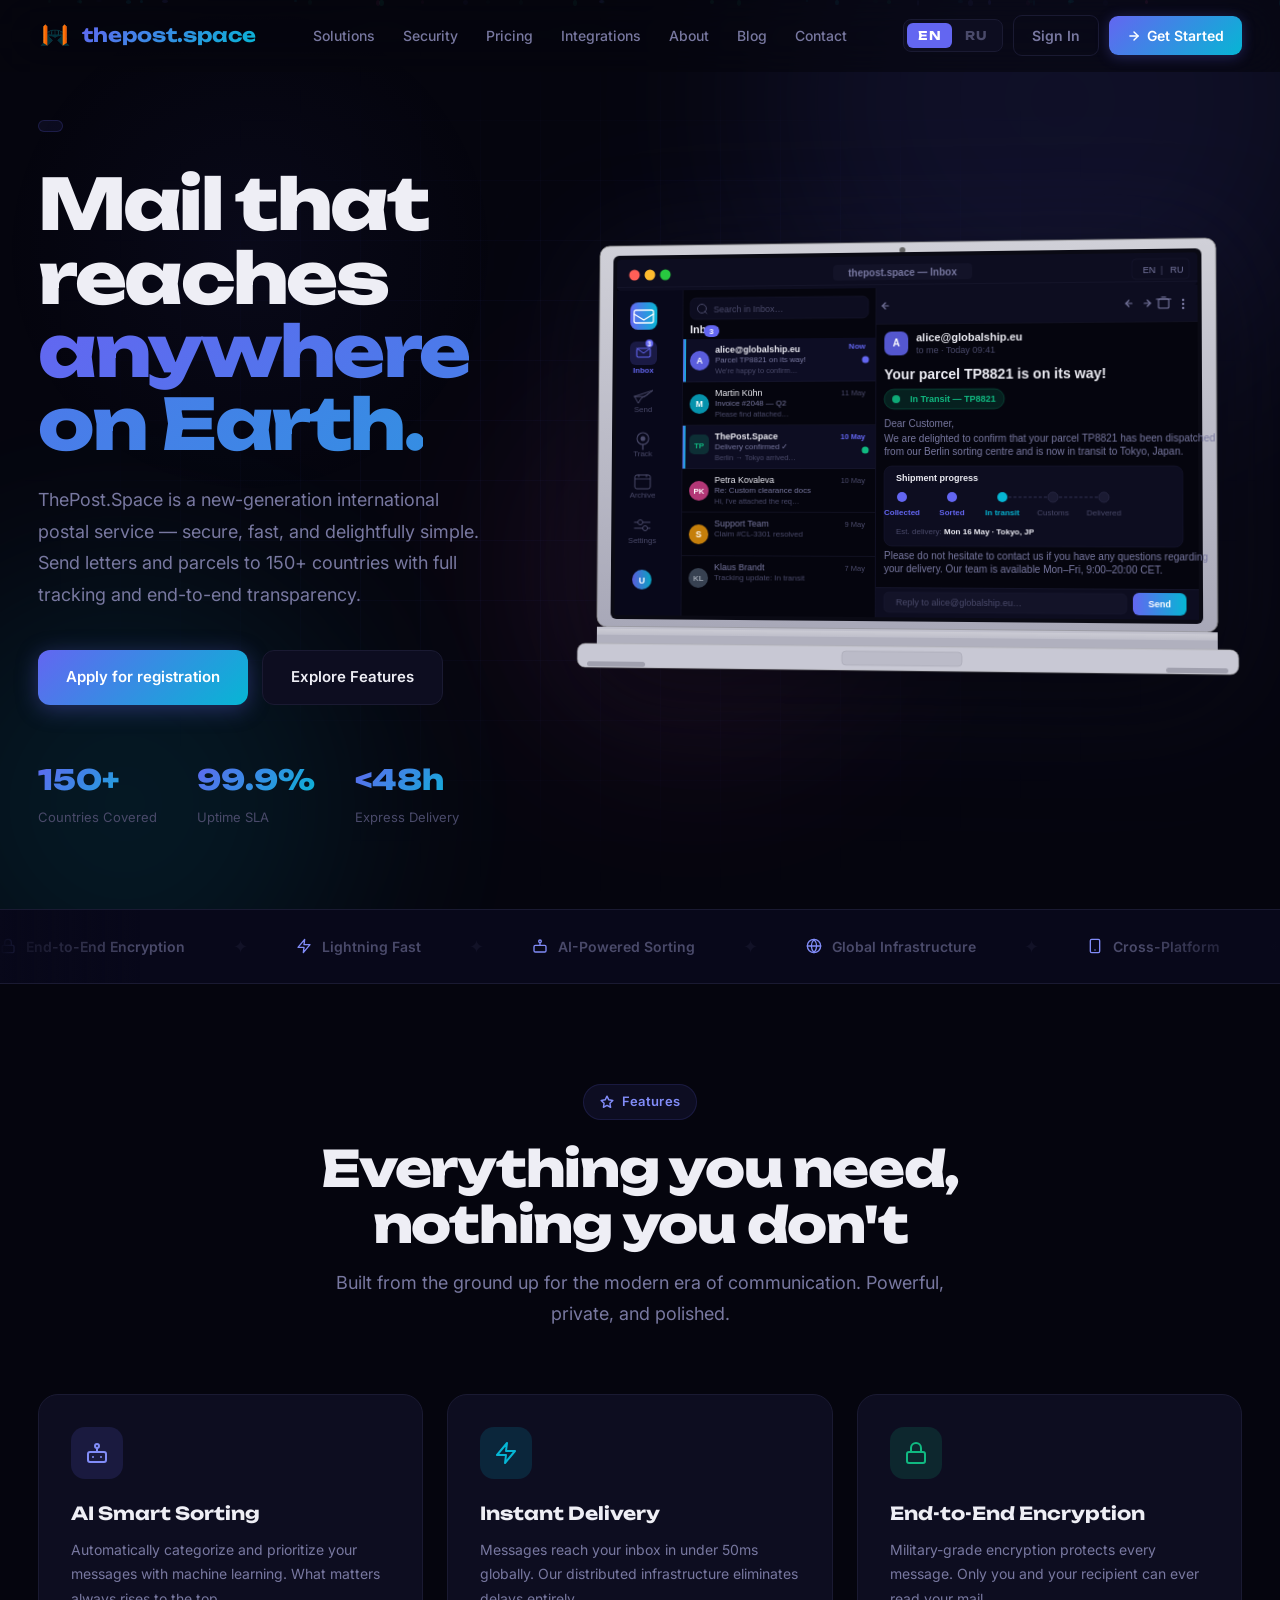
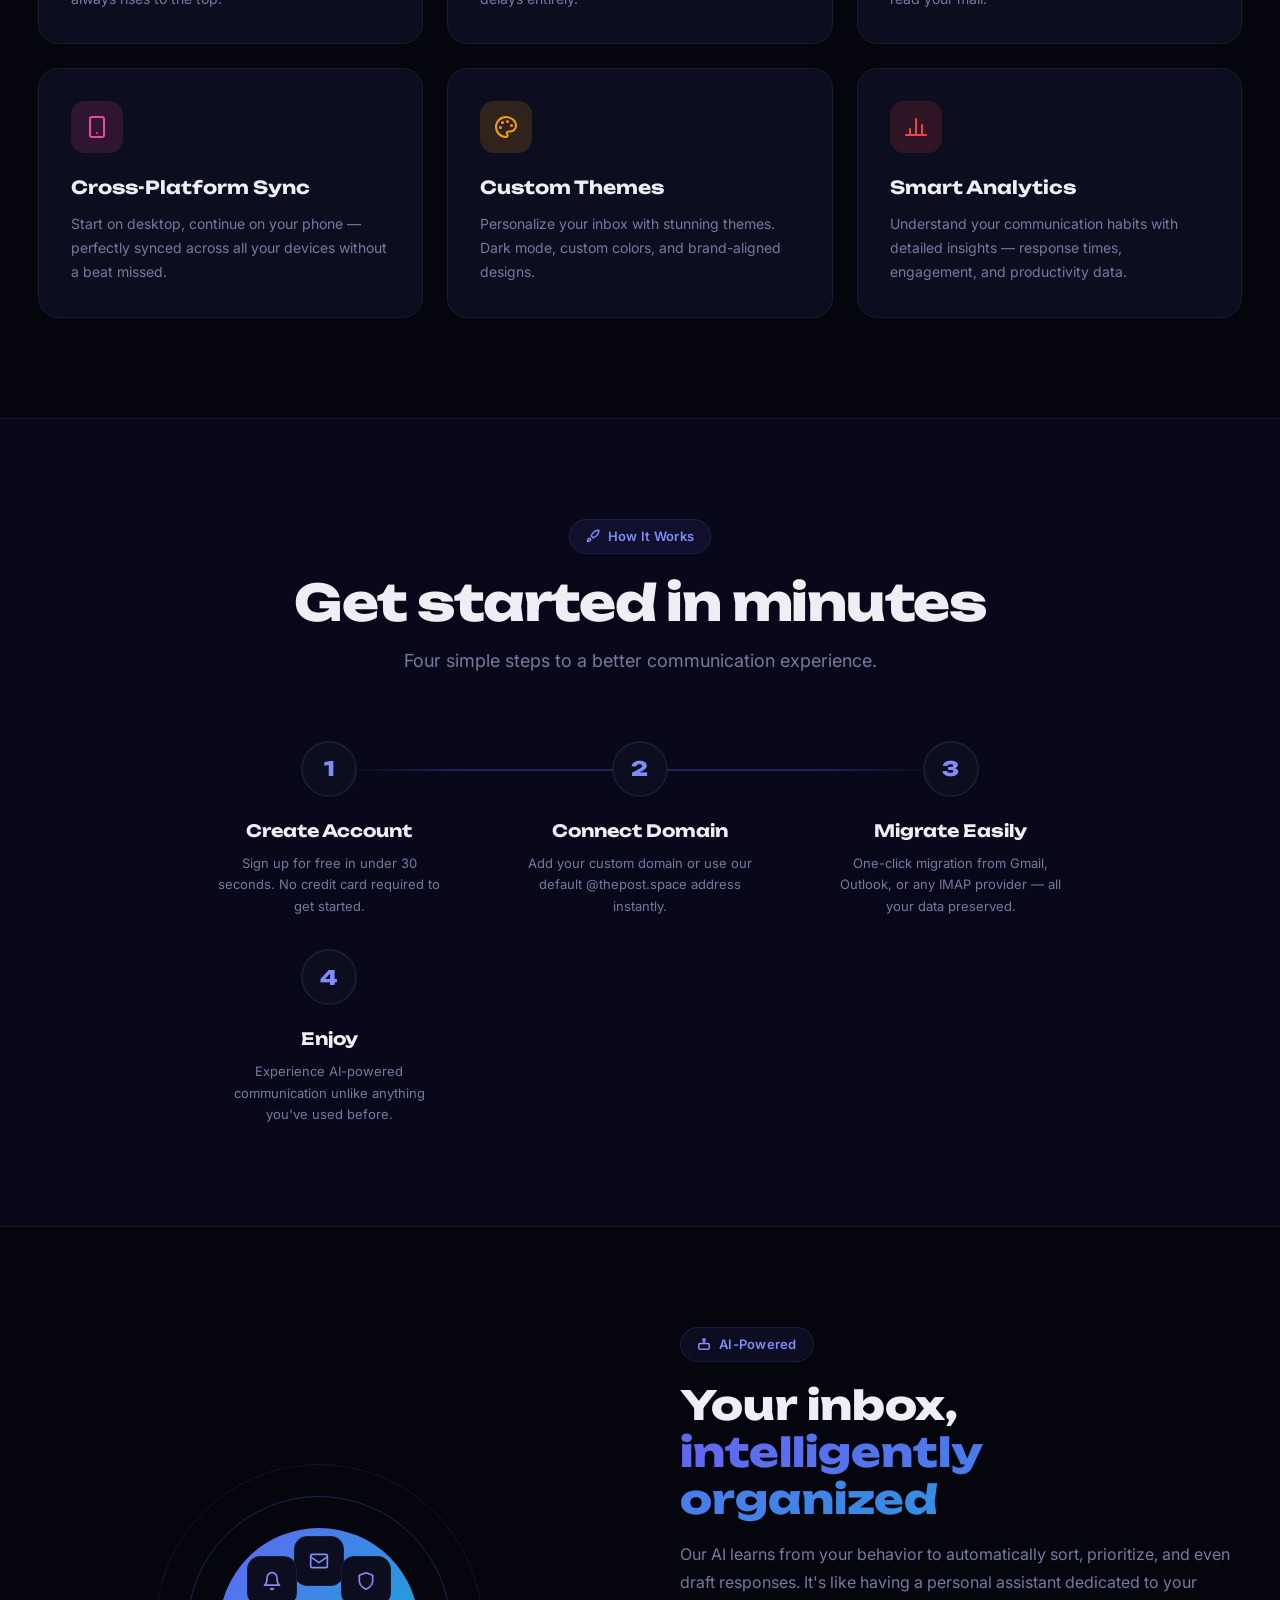
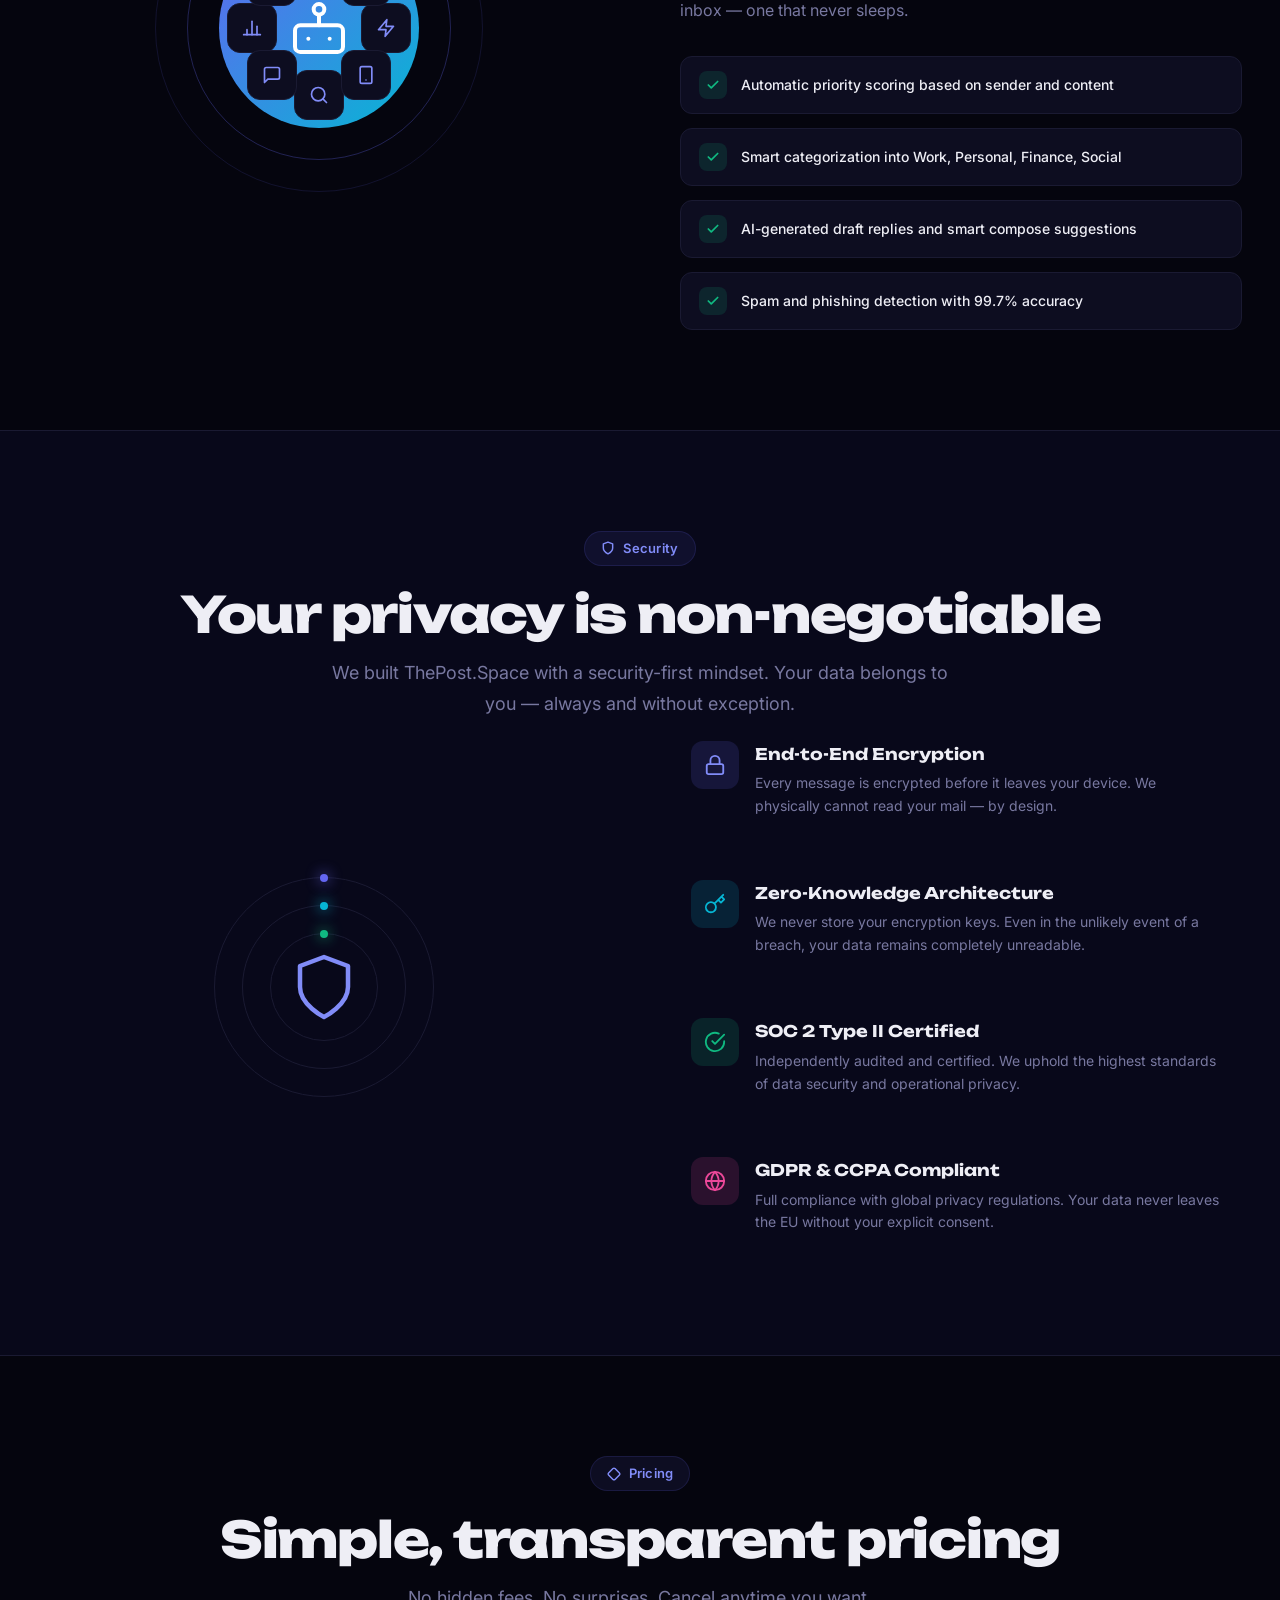
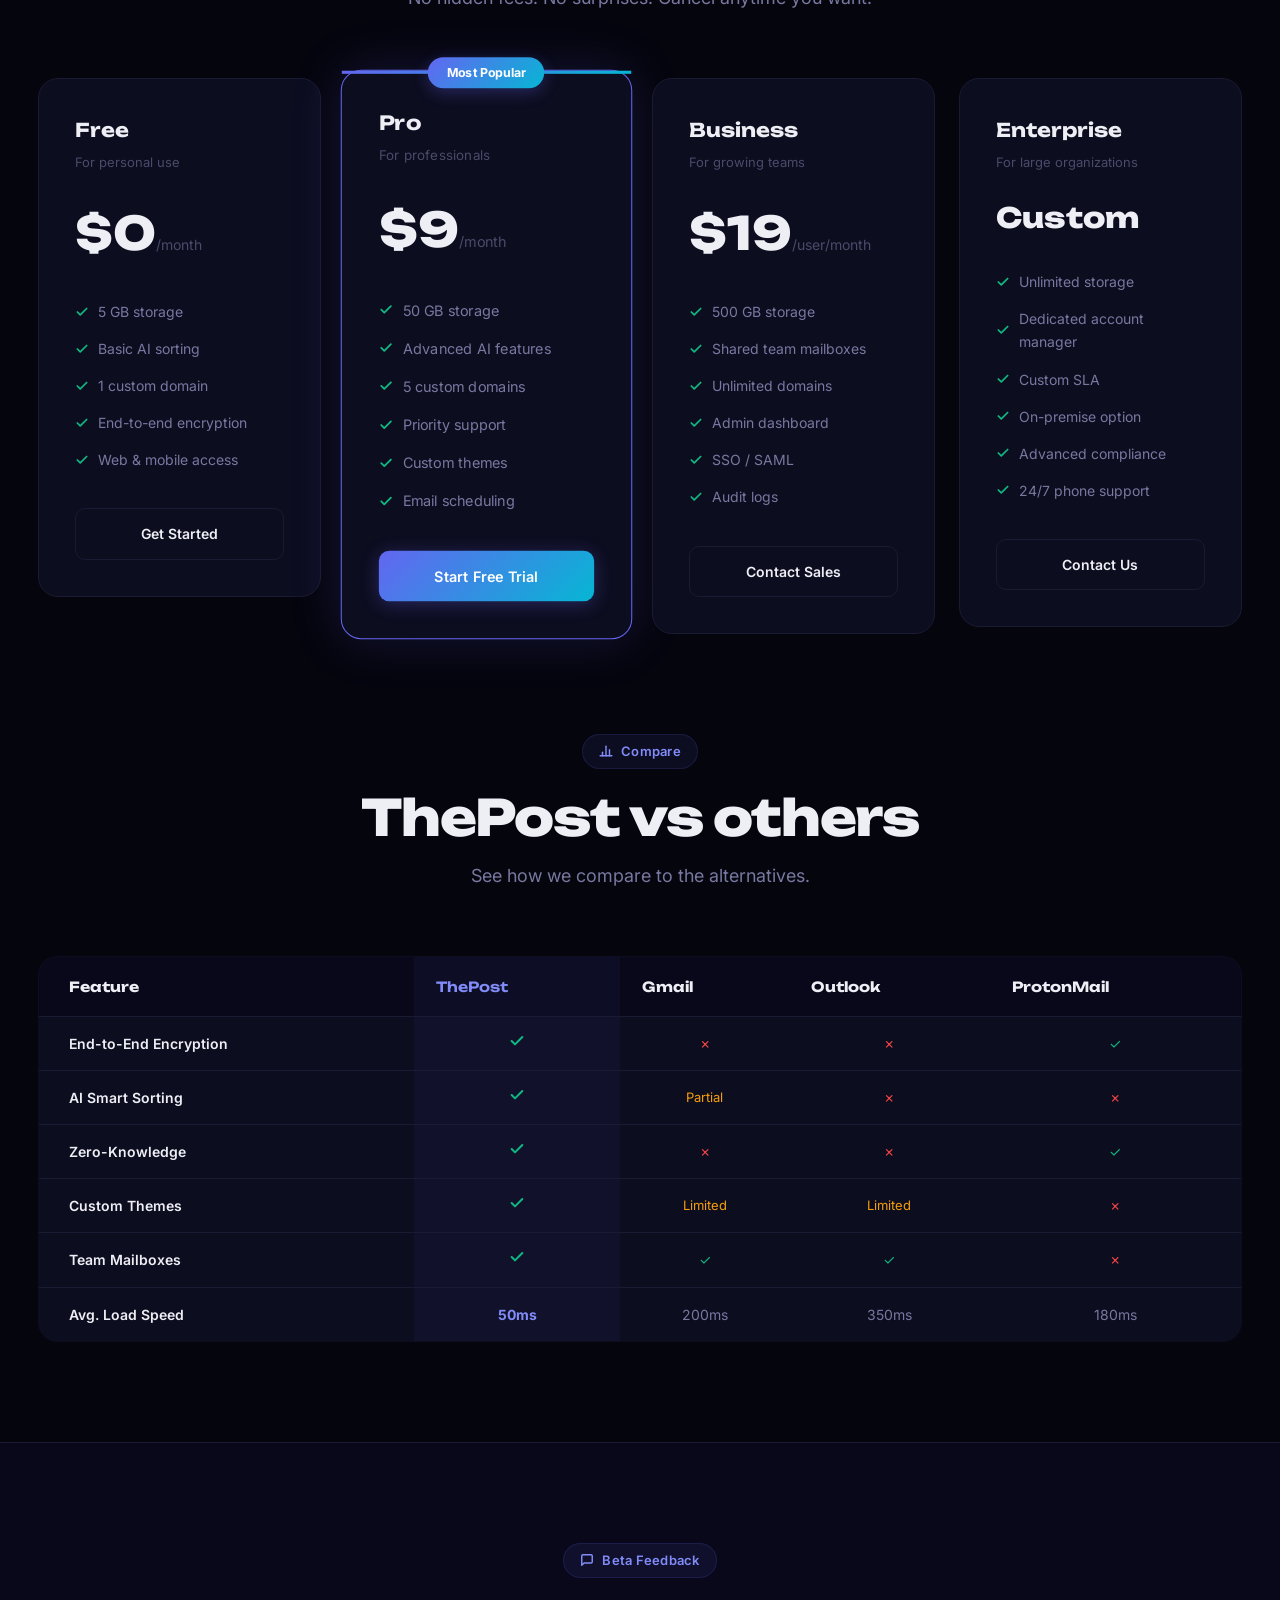
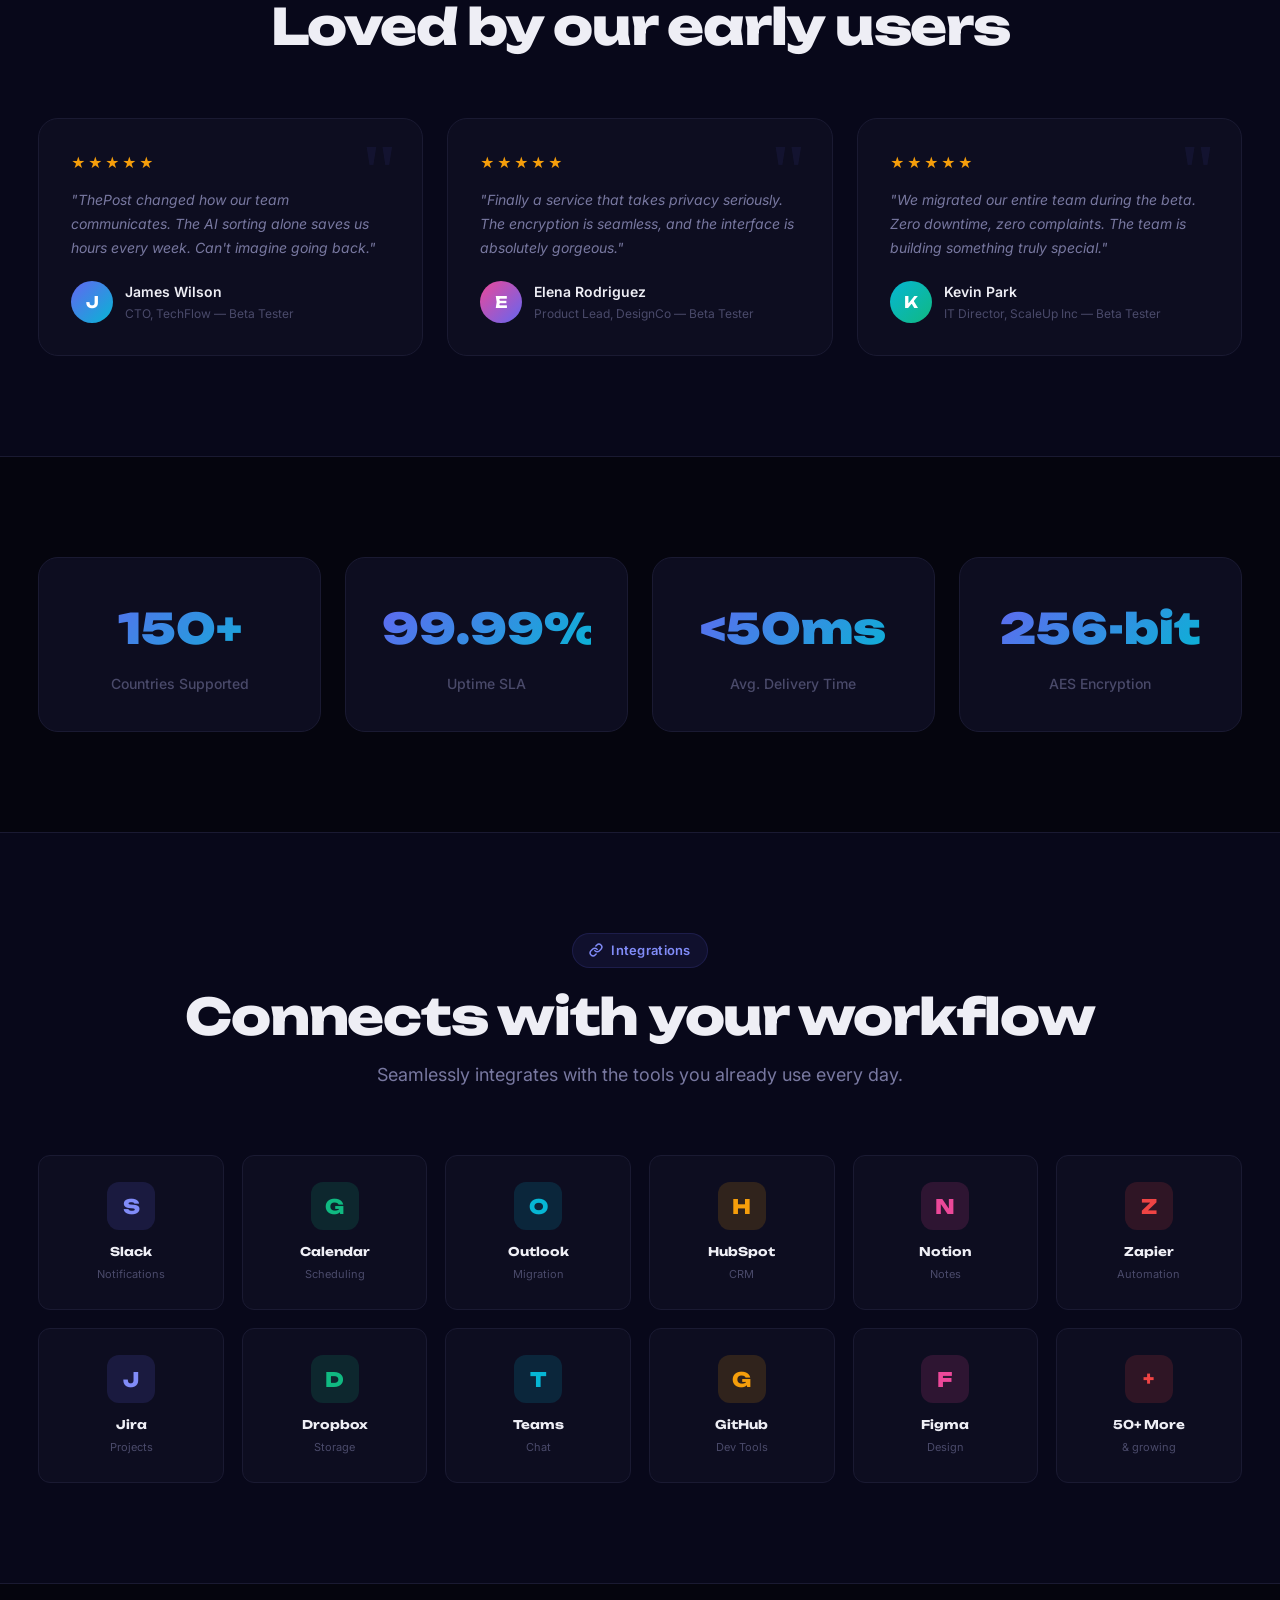
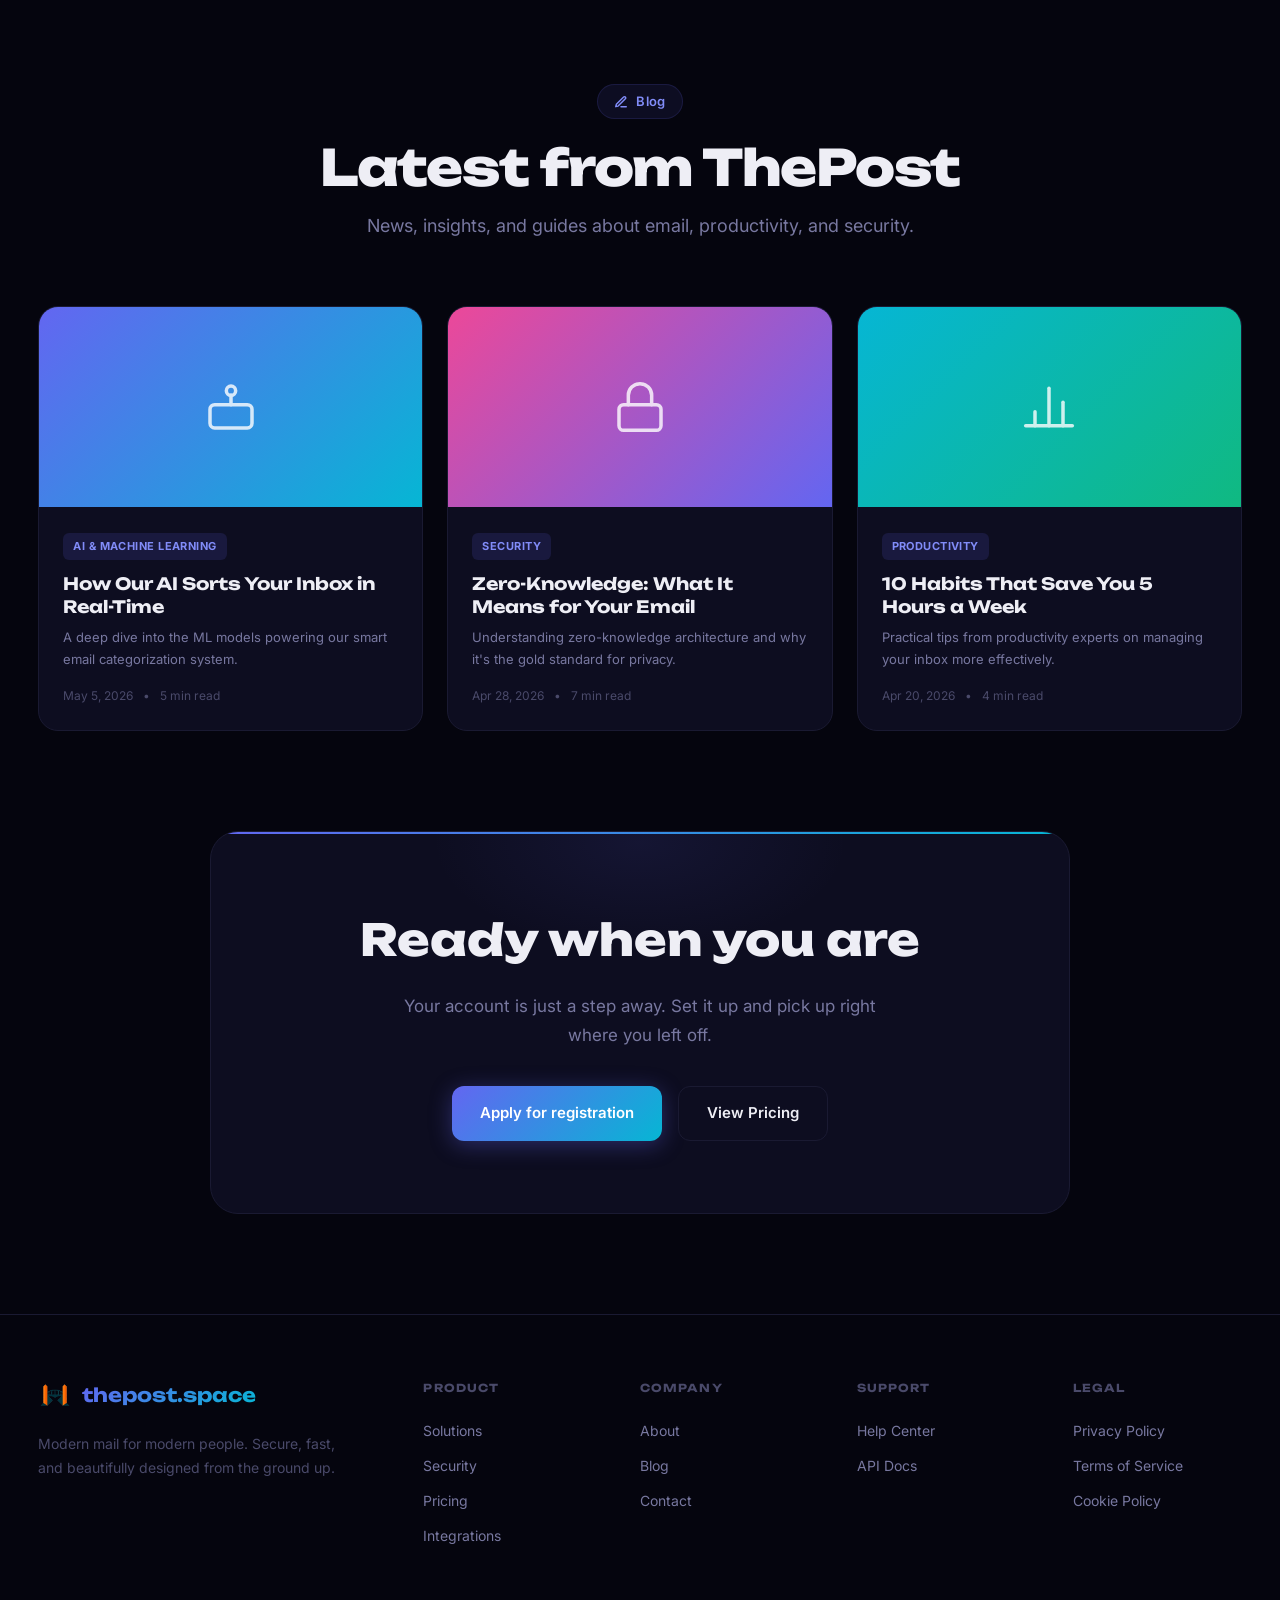
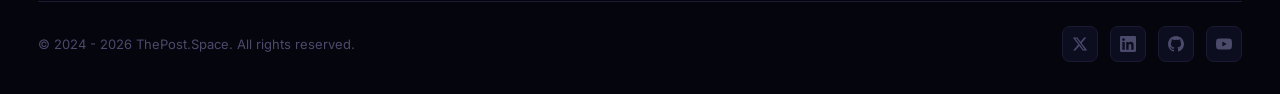
==== index.html @ 71585c9f "Add files via upload" ====
<!DOCTYPE html>
<html lang="en">
<head>
<meta charset="UTF-8">
<meta name="viewport" content="width=device-width, initial-scale=1.0">
<title>ThePost.Space — Modern International Mail Service</title>
<meta name="description" content="ThePost.Space — a new-generation international postal service. Fast, secure, and beautifully simple delivery to 150+ countries worldwide.">
<meta property="og:title" content="ThePost.Space — Modern International Mail Service">
<meta property="og:description" content="Fast, secure, and beautifully simple delivery worldwide.">
<meta property="og:type" content="website">
<meta property="og:url" content="https://thepost.space">
<link rel="icon" href="assets/logo.png" type="image/png">
<link rel="preconnect" href="https://fonts.googleapis.com">
<link rel="preconnect" href="https://fonts.gstatic.com" crossorigin>
<link href="https://fonts.googleapis.com/css2?family=Unbounded:wght@400;500;600;700;800&family=Inter:wght@300;400;500;600;700;800&display=swap" rel="stylesheet">
<link rel="stylesheet" href="assets/styles.css">
</head>
<body>

<!-- LOADING SCREEN -->
<div class="loading-screen" id="loadingScreen" role="status" aria-label="Loading">
  <div class="loader">
    <div class="loader-icon" aria-hidden="true">
      <svg width="38" height="38" viewBox="0 0 24 24" fill="none" stroke="currentColor" stroke-width="2" stroke-linecap="round" stroke-linejoin="round"><rect x="2" y="4" width="20" height="16" rx="2"/><path d="m22 7-10 7L2 7"/></svg>
    </div>
    <div class="loader-text">Loading ThePost</div>
    <div class="loader-bar"><div class="loader-bar-fill"></div></div>
    <div class="mobile-lang-switch" style="display:flex;justify-content:center;gap:8px;padding-top:4px;">
      <button class="lang-btn" data-lang="en" style="padding:8px 20px;border:1px solid var(--border);border-radius:8px;background:transparent;color:var(--text-muted);font-size:13px;font-weight:700;cursor:pointer;font-family:var(--font-display);">EN</button>
      <button class="lang-btn" data-lang="ru" style="padding:8px 20px;border:1px solid var(--border);border-radius:8px;background:transparent;color:var(--text-muted);font-size:13px;font-weight:700;cursor:pointer;font-family:var(--font-display);">RU</button>
    </div>
  </div>
</div>

<!-- CURSOR GLOW (desktop only) -->
<div class="cursor-glow" id="cursorGlow" aria-hidden="true"></div>

<!-- ==================== NAVBAR ==================== -->
<nav class="navbar" id="navbar" role="navigation" aria-label="Main navigation">
  <a class="navbar-logo" href="index.html" aria-label="ThePost.Space homepage">
    <div class="navbar-logo-icon" aria-hidden="true"><img src="assets/logo.png" alt="Logo" style="width:100%;height:100%;object-fit:contain;"></div>
    <span>thepost.space</span>
  </a>
  <div class="navbar-links">
    <a href="solutions.html" data-i18n="nav_solutions">Solutions</a>
    <a href="security.html" data-i18n="nav_security">Security</a>
    <a href="pricing.html" data-i18n="nav_pricing">Pricing</a>
    <a href="integrations.html" data-i18n="nav_integrations">Integrations</a>
    <a href="about.html" data-i18n="nav_about">About</a>
    <a href="blog.html" data-i18n="nav_blog">Blog</a>
    <a href="contact.html" data-i18n="nav_contact">Contact</a>
  </div>
  <div class="navbar-actions">
    <div class="lang-switch" role="group" aria-label="Language selector">
      <button class="lang-btn active" id="langEn" data-lang="en" aria-pressed="true">EN</button>
      <button class="lang-btn" id="langRu" data-lang="ru" aria-pressed="false">RU</button>
    </div>
    <a href="sign_in.html" class="nav-btn nav-btn-ghost" data-i18n="nav_signin">Sign In</a>
    <a href="contact.html" class="nav-btn nav-btn-primary">
      <svg width="14" height="14" viewBox="0 0 24 24" fill="none" stroke="currentColor" stroke-width="2.5" stroke-linecap="round" stroke-linejoin="round" aria-hidden="true"><path d="M5 12h14"/><path d="m12 5 7 7-7 7"/></svg>
      <span data-i18n="nav_getstarted">Get Started</span>
    </a>
  </div>
  <button class="mobile-menu-btn" id="mobileMenuBtn" aria-expanded="false" aria-controls="mobileMenu" aria-label="Toggle navigation menu">
    <span></span><span></span><span></span>
  </button>
</nav>

<!-- MOBILE MENU -->
<div class="mobile-menu" id="mobileMenu" role="dialog" aria-label="Mobile navigation" aria-hidden="true">
  <a href="solutions.html">Solutions</a>
  <a href="security.html">Security</a>
  <a href="pricing.html">Pricing</a>
  <a href="integrations.html">Integrations</a>
  <a href="about.html">About</a>
  <a href="blog.html">Blog</a>
  <a href="contact.html">Contact</a>
  <a href="help.html">Help Center</a>
  <div class="mobile-menu-actions">
    <a class="btn" href="sign_in.html" style="justify-content:center;border:1px solid var(--border);color:var(--text-primary);background:transparent;" data-i18n="nav_signin">Sign In</a>
    <a class="btn btn-primary" href="contact.html" style="justify-content:center;" data-i18n="nav_cta">Request Early Access</a>
  </div>
</div>

<!-- ==================== HERO ==================== -->
<section class="hero" aria-labelledby="heroTitle">
  <div class="hero-bg" aria-hidden="true">
    <div class="blob blob-1"></div>
    <div class="blob blob-2"></div>
    <div class="blob blob-3"></div>
    <div class="hero-grid"></div>
    <div class="hero-particles" id="heroParticles"></div>
  </div>

  <div class="hero-content">
    <div class="hero-text">
      <div class="hero-badge" aria-label="Status">
      </div>
      <h1 id="heroTitle">
        <span class="line" data-i18n="hero_h1_1">Mail that reaches</span>
        <span class="line"><span class="gradient-text" data-i18n="hero_h1_2">anywhere on Earth.</span></span>
      </h1>
      <p class="hero-desc" data-i18n="hero_desc">
        ThePost.Space is a new-generation international postal service — secure, fast, and delightfully simple. Send letters and parcels to 150+ countries with full tracking and end-to-end transparency.
      </p>
      <div class="hero-actions">
        <a class="btn btn-primary" href="contact.html" data-i18n="hero_cta_primary">
          Apply for registration
        </a>
        <a class="btn btn-secondary" href="solutions.html" data-i18n="hero_cta_secondary">Explore Features</a>
      </div>
      <div class="hero-stats" role="list">
        <div class="hero-stat" role="listitem">
          <div class="hero-stat-value">150+</div>
          <div class="hero-stat-label" data-i18n="stat_countries">Countries Covered</div>
        </div>
        <div class="hero-stat" role="listitem">
          <div class="hero-stat-value">99.9%</div>
          <div class="hero-stat-label" data-i18n="stat_uptime">Uptime SLA</div>
        </div>
        <div class="hero-stat" role="listitem">
          <div class="hero-stat-value">&lt;48h</div>
          <div class="hero-stat-label" data-i18n="stat_speed">Express Delivery</div>
        </div>
      </div>
    </div>

    <div class="hero-preview" aria-hidden="true">
      <!-- Desktop mockup (shown on screens ≥ 768px) -->
      <div class="mockup-desktop"><img src="assets/mockup-desktop.svg" alt="ThePost.Space desktop app" width="680" height="480" loading="lazy"></div>

      <!-- Mobile mockup (shown on screens < 768px) -->
      <div class="mockup-mobile"><img src="assets/mockup-mobile.svg" alt="ThePost.Space mobile app" width="460" height="680" loading="lazy"></div>
    </div>
  </div>
</section>

<!-- ==================== MARQUEE ==================== -->
<div class="marquee-wrapper" aria-hidden="true">
  <div class="marquee-track">
    <div class="mq-item"><svg width="16" height="16" viewBox="0 0 24 24" fill="none" stroke="currentColor" stroke-width="2" stroke-linecap="round" stroke-linejoin="round"><rect x="3" y="11" width="18" height="11" rx="2" ry="2"/><path d="M7 11V7a5 5 0 0110 0v4"/></svg> End-to-End Encryption</div>
    <div class="mq-div">✦</div>
    <div class="mq-item"><svg width="16" height="16" viewBox="0 0 24 24" fill="none" stroke="currentColor" stroke-width="2" stroke-linecap="round" stroke-linejoin="round"><polygon points="13,2 3,14 12,14 11,22 21,10 12,10"/></svg> Lightning Fast</div>
    <div class="mq-div">✦</div>
    <div class="mq-item"><svg width="16" height="16" viewBox="0 0 24 24" fill="none" stroke="currentColor" stroke-width="2" stroke-linecap="round" stroke-linejoin="round"><rect x="3" y="11" width="18" height="10" rx="2"/><circle cx="12" cy="5" r="2"/><path d="M12 7v4"/></svg> AI-Powered Sorting</div>
    <div class="mq-div">✦</div>
    <div class="mq-item"><svg width="16" height="16" viewBox="0 0 24 24" fill="none" stroke="currentColor" stroke-width="2" stroke-linecap="round" stroke-linejoin="round"><circle cx="12" cy="12" r="10"/><line x1="2" y1="12" x2="22" y2="12"/><path d="M12 2a15.3 15.3 0 014 10 15.3 15.3 0 01-4 10 15.3 15.3 0 01-4-10 15.3 15.3 0 014-10z"/></svg> Global Infrastructure</div>
    <div class="mq-div">✦</div>
    <div class="mq-item"><svg width="16" height="16" viewBox="0 0 24 24" fill="none" stroke="currentColor" stroke-width="2" stroke-linecap="round" stroke-linejoin="round"><rect x="5" y="2" width="14" height="20" rx="2" ry="2"/><line x1="12" y1="18" x2="12.01" y2="18"/></svg> Cross-Platform</div>
    <div class="mq-div">✦</div>
    <div class="mq-item"><svg width="16" height="16" viewBox="0 0 24 24" fill="none" stroke="currentColor" stroke-width="2" stroke-linecap="round" stroke-linejoin="round"><path d="M18 8A6 6 0 006 8c0 7-3 9-3 9h18s-3-2-3-9"/><path d="M13.73 21a2 2 0 01-3.46 0"/></svg> Smart Notifications</div>
    <div class="mq-div">✦</div>
    <div class="mq-item"><svg width="16" height="16" viewBox="0 0 24 24" fill="none" stroke="currentColor" stroke-width="2" stroke-linecap="round" stroke-linejoin="round"><line x1="18" y1="20" x2="18" y2="10"/><line x1="12" y1="20" x2="12" y2="4"/><line x1="6" y1="20" x2="6" y2="14"/><line x1="2" y1="20" x2="22" y2="20"/></svg> Advanced Analytics</div>
    <div class="mq-div">✦</div>
    <div class="mq-item"><svg width="16" height="16" viewBox="0 0 24 24" fill="none" stroke="currentColor" stroke-width="2" stroke-linecap="round" stroke-linejoin="round"><path d="M12 22s8-4 8-10V5l-8-3-8 3v7c0 6 8 10 8 10z"/></svg> Zero-Trust Security</div>
    <div class="mq-div">✦</div>
    <!-- duplicate for infinite loop -->
    <div class="mq-item"><svg width="16" height="16" viewBox="0 0 24 24" fill="none" stroke="currentColor" stroke-width="2" stroke-linecap="round" stroke-linejoin="round"><rect x="3" y="11" width="18" height="11" rx="2" ry="2"/><path d="M7 11V7a5 5 0 0110 0v4"/></svg> End-to-End Encryption</div>
    <div class="mq-div">✦</div>
    <div class="mq-item"><svg width="16" height="16" viewBox="0 0 24 24" fill="none" stroke="currentColor" stroke-width="2" stroke-linecap="round" stroke-linejoin="round"><polygon points="13,2 3,14 12,14 11,22 21,10 12,10"/></svg> Lightning Fast</div>
    <div class="mq-div">✦</div>
    <div class="mq-item"><svg width="16" height="16" viewBox="0 0 24 24" fill="none" stroke="currentColor" stroke-width="2" stroke-linecap="round" stroke-linejoin="round"><rect x="3" y="11" width="18" height="10" rx="2"/><circle cx="12" cy="5" r="2"/><path d="M12 7v4"/></svg> AI-Powered Sorting</div>
    <div class="mq-div">✦</div>
    <div class="mq-item"><svg width="16" height="16" viewBox="0 0 24 24" fill="none" stroke="currentColor" stroke-width="2" stroke-linecap="round" stroke-linejoin="round"><circle cx="12" cy="12" r="10"/><line x1="2" y1="12" x2="22" y2="12"/><path d="M12 2a15.3 15.3 0 014 10 15.3 15.3 0 01-4 10 15.3 15.3 0 01-4-10 15.3 15.3 0 014-10z"/></svg> Global Infrastructure</div>
    <div class="mq-div">✦</div>
    <div class="mq-item"><svg width="16" height="16" viewBox="0 0 24 24" fill="none" stroke="currentColor" stroke-width="2" stroke-linecap="round" stroke-linejoin="round"><rect x="5" y="2" width="14" height="20" rx="2" ry="2"/><line x1="12" y1="18" x2="12.01" y2="18"/></svg> Cross-Platform</div>
    <div class="mq-div">✦</div>
    <div class="mq-item"><svg width="16" height="16" viewBox="0 0 24 24" fill="none" stroke="currentColor" stroke-width="2" stroke-linecap="round" stroke-linejoin="round"><path d="M18 8A6 6 0 006 8c0 7-3 9-3 9h18s-3-2-3-9"/><path d="M13.73 21a2 2 0 01-3.46 0"/></svg> Smart Notifications</div>
    <div class="mq-div">✦</div>
    <div class="mq-item"><svg width="16" height="16" viewBox="0 0 24 24" fill="none" stroke="currentColor" stroke-width="2" stroke-linecap="round" stroke-linejoin="round"><line x1="18" y1="20" x2="18" y2="10"/><line x1="12" y1="20" x2="12" y2="4"/><line x1="6" y1="20" x2="6" y2="14"/><line x1="2" y1="20" x2="22" y2="20"/></svg> Advanced Analytics</div>
    <div class="mq-div">✦</div>
    <div class="mq-item"><svg width="16" height="16" viewBox="0 0 24 24" fill="none" stroke="currentColor" stroke-width="2" stroke-linecap="round" stroke-linejoin="round"><path d="M12 22s8-4 8-10V5l-8-3-8 3v7c0 6 8 10 8 10z"/></svg> Zero-Trust Security</div>
    <div class="mq-div">✦</div>
  </div>
</div>

<!-- ==================== FEATURES ==================== -->
<section class="section" aria-labelledby="featuresTitle">
  <div class="section-header">
    <div class="section-label aos">
      <svg width="14" height="14" viewBox="0 0 24 24" fill="none" stroke="currentColor" stroke-width="2.5" stroke-linecap="round" stroke-linejoin="round" aria-hidden="true"><polygon points="12,2 15.09,8.26 22,9.27 17,14.14 18.18,21.02 12,17.77 5.82,21.02 7,14.14 2,9.27 8.91,8.26"/></svg>
      <span data-i18n="feat_label">Features</span>
    </div>
    <h2 id="featuresTitle" class="section-title aos d1" data-i18n="feat_title">Everything you need,<br>nothing you don't</h2>
    <p class="section-subtitle aos d2" data-i18n="feat_sub">Built from the ground up for the modern era of communication. Powerful, private, and polished.</p>
  </div>
  <div class="features-grid">
    <div class="feature-card aos d1">
      <div class="feature-icon fi-purple" aria-hidden="true"><svg width="24" height="24" viewBox="0 0 24 24" fill="none" stroke="currentColor" stroke-width="2" stroke-linecap="round" stroke-linejoin="round"><rect x="3" y="11" width="18" height="10" rx="2"/><circle cx="12" cy="5" r="2"/><path d="M12 7v4"/><line x1="8" y1="16" x2="8" y2="16"/><line x1="16" y1="16" x2="16" y2="16"/></svg></div>
      <h3 data-i18n="f1_t">AI Smart Sorting</h3>
      <p data-i18n="f1_d">Automatically categorize and prioritize your messages with machine learning. What matters always rises to the top.</p>
    </div>
    <div class="feature-card aos d2">
      <div class="feature-icon fi-cyan" aria-hidden="true"><svg width="24" height="24" viewBox="0 0 24 24" fill="none" stroke="currentColor" stroke-width="2" stroke-linecap="round" stroke-linejoin="round"><polygon points="13,2 3,14 12,14 11,22 21,10 12,10"/></svg></div>
      <h3 data-i18n="f2_t">Instant Delivery</h3>
      <p data-i18n="f2_d">Messages reach your inbox in under 50ms globally. Our distributed infrastructure eliminates delays entirely.</p>
    </div>
    <div class="feature-card aos d3">
      <div class="feature-icon fi-green" aria-hidden="true"><svg width="24" height="24" viewBox="0 0 24 24" fill="none" stroke="currentColor" stroke-width="2" stroke-linecap="round" stroke-linejoin="round"><rect x="3" y="11" width="18" height="11" rx="2" ry="2"/><path d="M7 11V7a5 5 0 0110 0v4"/></svg></div>
      <h3 data-i18n="f3_t">End-to-End Encryption</h3>
      <p data-i18n="f3_d">Military-grade encryption protects every message. Only you and your recipient can ever read your mail.</p>
    </div>
    <div class="feature-card aos d1">
      <div class="feature-icon fi-pink" aria-hidden="true"><svg width="24" height="24" viewBox="0 0 24 24" fill="none" stroke="currentColor" stroke-width="2" stroke-linecap="round" stroke-linejoin="round"><rect x="5" y="2" width="14" height="20" rx="2" ry="2"/><line x1="12" y1="18" x2="12.01" y2="18"/></svg></div>
      <h3 data-i18n="f4_t">Cross-Platform Sync</h3>
      <p data-i18n="f4_d">Start on desktop, continue on your phone — perfectly synced across all your devices without a beat missed.</p>
    </div>
    <div class="feature-card aos d2">
      <div class="feature-icon fi-orange" aria-hidden="true"><svg width="24" height="24" viewBox="0 0 24 24" fill="none" stroke="currentColor" stroke-width="2" stroke-linecap="round" stroke-linejoin="round"><circle cx="13.5" cy="6.5" r=".5" fill="currentColor"/><circle cx="17.5" cy="10.5" r=".5" fill="currentColor"/><circle cx="8.5" cy="7.5" r=".5" fill="currentColor"/><circle cx="6.5" cy="12.5" r=".5" fill="currentColor"/><path d="M12 2C6.5 2 2 6.5 2 12s4.5 10 10 10c.926 0 1.648-.746 1.648-1.688 0-.437-.18-.835-.437-1.125-.29-.289-.438-.652-.438-1.125a1.64 1.64 0 011.668-1.668h1.996c3.051 0 5.555-2.503 5.555-5.554C21.965 6.012 17.461 2 12 2z"/></svg></div>
      <h3 data-i18n="f5_t">Custom Themes</h3>
      <p data-i18n="f5_d">Personalize your inbox with stunning themes. Dark mode, custom colors, and brand-aligned designs.</p>
    </div>
    <div class="feature-card aos d3">
      <div class="feature-icon fi-red" aria-hidden="true"><svg width="24" height="24" viewBox="0 0 24 24" fill="none" stroke="currentColor" stroke-width="2" stroke-linecap="round" stroke-linejoin="round"><line x1="18" y1="20" x2="18" y2="10"/><line x1="12" y1="20" x2="12" y2="4"/><line x1="6" y1="20" x2="6" y2="14"/><line x1="2" y1="20" x2="22" y2="20"/></svg></div>
      <h3 data-i18n="f6_t">Smart Analytics</h3>
      <p data-i18n="f6_d">Understand your communication habits with detailed insights — response times, engagement, and productivity data.</p>
    </div>
  </div>
</section>

<!-- ==================== HOW IT WORKS ==================== -->
<div class="hiw-section" aria-labelledby="hiwTitle">
  <div class="section" style="padding: 0; max-width: 1380px; margin: 0 auto;">
    <div class="section-header">
      <div class="section-label aos">
        <svg width="14" height="14" viewBox="0 0 24 24" fill="none" stroke="currentColor" stroke-width="2.5" stroke-linecap="round" stroke-linejoin="round" aria-hidden="true"><path d="M4.5 16.5c-1.5 1.26-2 5-2 5s3.74-.5 5-2c.71-.84.7-2.13-.09-2.91a2.18 2.18 0 00-2.91-.09z"/><path d="M12 15l-3-3a22 22 0 012-3.95A12.88 12.88 0 0122 2c0 2.72-.78 7.5-6 11a22.35 22.35 0 01-4 2z"/></svg>
        <span data-i18n="hiw_label">How It Works</span>
      </div>
      <h2 id="hiwTitle" class="section-title aos d1" data-i18n="hiw_title">Get started in minutes</h2>
      <p class="section-subtitle aos d2" data-i18n="hiw_sub">Four simple steps to a better communication experience.</p>
    </div>
    <div class="steps-grid" role="list">
      <div class="step-card aos d1" role="listitem">
        <div class="step-num">1</div>
        <h3 data-i18n="s1_t">Create Account</h3>
        <p data-i18n="s1_d">Sign up for free in under 30 seconds. No credit card required to get started.</p>
      </div>
      <div class="step-card aos d2" role="listitem">
        <div class="step-num">2</div>
        <h3 data-i18n="s2_t">Connect Domain</h3>
        <p data-i18n="s2_d">Add your custom domain or use our default @thepost.space address instantly.</p>
      </div>
      <div class="step-card aos d3" role="listitem">
        <div class="step-num">3</div>
        <h3 data-i18n="s3_t">Migrate Easily</h3>
        <p data-i18n="s3_d">One-click migration from Gmail, Outlook, or any IMAP provider — all your data preserved.</p>
      </div>
      <div class="step-card aos d4" role="listitem">
        <div class="step-num">4</div>
        <h3 data-i18n="s4_t">Enjoy</h3>
        <p data-i18n="s4_d">Experience AI-powered communication unlike anything you've used before.</p>
      </div>
    </div>
  </div>
</div>

<!-- ==================== AI SHOWCASE ==================== -->
<section class="ai-section" aria-labelledby="aiTitle">
  <div class="ai-grid">
    <div class="ai-visual aos-left" aria-hidden="true">
      <div class="ai-orb">
        <div class="ai-orb-inner"><svg width="64" height="64" viewBox="0 0 24 24" fill="none" stroke="currentColor" stroke-width="1.5" stroke-linecap="round" stroke-linejoin="round"><rect x="3" y="11" width="18" height="10" rx="2"/><circle cx="12" cy="5" r="2"/><path d="M12 7v4"/><line x1="8" y1="16" x2="8" y2="16"/><line x1="16" y1="16" x2="16" y2="16"/></svg></div>
        <div class="orbit-item" style="top:8px;left:50%;transform:translateX(-50%);"><svg width="20" height="20" viewBox="0 0 24 24" fill="none" stroke="currentColor" stroke-width="2" stroke-linecap="round" stroke-linejoin="round"><rect x="2" y="4" width="20" height="16" rx="2"/><path d="m22 7-10 7L2 7"/></svg></div>
        <div class="orbit-item" style="top:50%;right:8px;transform:translateY(-50%);"><svg width="20" height="20" viewBox="0 0 24 24" fill="none" stroke="currentColor" stroke-width="2" stroke-linecap="round" stroke-linejoin="round"><polygon points="13,2 3,14 12,14 11,22 21,10 12,10"/></svg></div>
        <div class="orbit-item" style="bottom:8px;left:50%;transform:translateX(-50%);"><svg width="20" height="20" viewBox="0 0 24 24" fill="none" stroke="currentColor" stroke-width="2" stroke-linecap="round" stroke-linejoin="round"><circle cx="11" cy="11" r="8"/><line x1="21" y1="21" x2="16.65" y2="16.65"/></svg></div>
        <div class="orbit-item" style="top:50%;left:8px;transform:translateY(-50%);"><svg width="20" height="20" viewBox="0 0 24 24" fill="none" stroke="currentColor" stroke-width="2" stroke-linecap="round" stroke-linejoin="round"><line x1="18" y1="20" x2="18" y2="10"/><line x1="12" y1="20" x2="12" y2="4"/><line x1="6" y1="20" x2="6" y2="14"/><line x1="2" y1="20" x2="22" y2="20"/></svg></div>
        <div class="orbit-item" style="top:14%;right:14%;"><svg width="20" height="20" viewBox="0 0 24 24" fill="none" stroke="currentColor" stroke-width="2" stroke-linecap="round" stroke-linejoin="round"><path d="M12 22s8-4 8-10V5l-8-3-8 3v7c0 6 8 10 8 10z"/></svg></div>
        <div class="orbit-item" style="bottom:14%;left:14%;"><svg width="20" height="20" viewBox="0 0 24 24" fill="none" stroke="currentColor" stroke-width="2" stroke-linecap="round" stroke-linejoin="round"><path d="M21 15a2 2 0 01-2 2H7l-4 4V5a2 2 0 012-2h14a2 2 0 012 2z"/></svg></div>
        <div class="orbit-item" style="top:14%;left:14%;"><svg width="20" height="20" viewBox="0 0 24 24" fill="none" stroke="currentColor" stroke-width="2" stroke-linecap="round" stroke-linejoin="round"><path d="M18 8A6 6 0 006 8c0 7-3 9-3 9h18s-3-2-3-9"/><path d="M13.73 21a2 2 0 01-3.46 0"/></svg></div>
        <div class="orbit-item" style="bottom:14%;right:14%;"><svg width="20" height="20" viewBox="0 0 24 24" fill="none" stroke="currentColor" stroke-width="2" stroke-linecap="round" stroke-linejoin="round"><rect x="5" y="2" width="14" height="20" rx="2"/><line x1="12" y1="18" x2="12.01" y2="18"/></svg></div>
      </div>
    </div>
    <div class="ai-content">
      <div class="section-label aos-right">
        <svg width="14" height="14" viewBox="0 0 24 24" fill="none" stroke="currentColor" stroke-width="2.5" stroke-linecap="round" stroke-linejoin="round" aria-hidden="true"><rect x="3" y="11" width="18" height="10" rx="2"/><circle cx="12" cy="5" r="2"/><path d="M12 7v4"/></svg>
        <span data-i18n="ai_label">AI-Powered</span>
      </div>
      <h2 id="aiTitle" class="aos-right d1">Your inbox, <span class="gradient-text" data-i18n="ai_title_hl">intelligently organized</span></h2>
      <p class="aos-right d2" data-i18n="ai_desc">Our AI learns from your behavior to automatically sort, prioritize, and even draft responses. It's like having a personal assistant dedicated to your inbox — one that never sleeps.</p>
      <div class="ai-features">
        <div class="af-item aos-right d2">
          <div class="af-check" aria-hidden="true"><svg width="14" height="14" viewBox="0 0 24 24" fill="none" stroke="currentColor" stroke-width="3" stroke-linecap="round" stroke-linejoin="round"><polyline points="20,6 9,17 4,12"/></svg></div>
          <span data-i18n="ai_f1">Automatic priority scoring based on sender and content</span>
        </div>
        <div class="af-item aos-right d3">
          <div class="af-check" aria-hidden="true"><svg width="14" height="14" viewBox="0 0 24 24" fill="none" stroke="currentColor" stroke-width="3" stroke-linecap="round" stroke-linejoin="round"><polyline points="20,6 9,17 4,12"/></svg></div>
          <span data-i18n="ai_f2">Smart categorization into Work, Personal, Finance, Social</span>
        </div>
        <div class="af-item aos-right d4">
          <div class="af-check" aria-hidden="true"><svg width="14" height="14" viewBox="0 0 24 24" fill="none" stroke="currentColor" stroke-width="3" stroke-linecap="round" stroke-linejoin="round"><polyline points="20,6 9,17 4,12"/></svg></div>
          <span data-i18n="ai_f3">AI-generated draft replies and smart compose suggestions</span>
        </div>
        <div class="af-item aos-right d5">
          <div class="af-check" aria-hidden="true"><svg width="14" height="14" viewBox="0 0 24 24" fill="none" stroke="currentColor" stroke-width="3" stroke-linecap="round" stroke-linejoin="round"><polyline points="20,6 9,17 4,12"/></svg></div>
          <span data-i18n="ai_f4">Spam and phishing detection with 99.7% accuracy</span>
        </div>
      </div>
    </div>
  </div>
</section>

<!-- ==================== SECURITY ==================== -->
<div class="security-wrap" aria-labelledby="secTitle">
  <div class="section-header" style="padding-top:0;max-width:1380px;margin:0 auto;padding-left:clamp(16px,3vw,48px);padding-right:clamp(16px,3vw,48px);">
    <div class="section-label aos">
      <svg width="14" height="14" viewBox="0 0 24 24" fill="none" stroke="currentColor" stroke-width="2.5" stroke-linecap="round" stroke-linejoin="round" aria-hidden="true"><path d="M12 22s8-4 8-10V5l-8-3-8 3v7c0 6 8 10 8 10z"/></svg>
      <span data-i18n="sec_label">Security</span>
    </div>
    <h2 id="secTitle" class="section-title aos d1" data-i18n="sec_title">Your privacy is non-negotiable</h2>
    <p class="section-subtitle aos d2" data-i18n="sec_sub">We built ThePost.Space with a security-first mindset. Your data belongs to you — always and without exception.</p>
  </div>
  <div class="security-grid">
    <div class="shield-visual aos-left" aria-hidden="true">
      <div class="shield-container">
        <div class="shield-ring"></div>
        <div class="shield-ring shield-ring-2"></div>
        <div class="shield-ring shield-ring-3"></div>
        <div class="shield-icon">
          <svg width="72" height="72" viewBox="0 0 24 24" fill="none" stroke="currentColor" stroke-width="1.5" stroke-linecap="round" stroke-linejoin="round"><path d="M12 22s8-4 8-10V5l-8-3-8 3v7c0 6 8 10 8 10z"/></svg>
        </div>
      </div>
    </div>
    <div class="security-items">
      <div class="sec-item aos-right d1">
        <div class="sec-icon fi-purple" aria-hidden="true"><svg width="22" height="22" viewBox="0 0 24 24" fill="none" stroke="currentColor" stroke-width="2" stroke-linecap="round" stroke-linejoin="round"><rect x="3" y="11" width="18" height="11" rx="2" ry="2"/><path d="M7 11V7a5 5 0 0110 0v4"/></svg></div>
        <div>
          <h4 data-i18n="sec1_t">End-to-End Encryption</h4>
          <p data-i18n="sec1_d">Every message is encrypted before it leaves your device. We physically cannot read your mail — by design.</p>
        </div>
      </div>
      <div class="sec-item aos-right d2">
        <div class="sec-icon fi-cyan" aria-hidden="true"><svg width="22" height="22" viewBox="0 0 24 24" fill="none" stroke="currentColor" stroke-width="2" stroke-linecap="round" stroke-linejoin="round"><path d="M21 2l-2 2m-7.61 7.61a5.5 5.5 0 11-7.778 7.778 5.5 5.5 0 017.777-7.777zm0 0L15.5 7.5m0 0l3 3L22 7l-3-3m-3.5 3.5L19 4"/></svg></div>
        <div>
          <h4 data-i18n="sec2_t">Zero-Knowledge Architecture</h4>
          <p data-i18n="sec2_d">We never store your encryption keys. Even in the unlikely event of a breach, your data remains completely unreadable.</p>
        </div>
      </div>
      <div class="sec-item aos-right d3">
        <div class="sec-icon fi-green" aria-hidden="true"><svg width="22" height="22" viewBox="0 0 24 24" fill="none" stroke="currentColor" stroke-width="2" stroke-linecap="round" stroke-linejoin="round"><path d="M22 11.08V12a10 10 0 11-5.93-9.14"/><polyline points="22,4 12,14.01 9,11.01"/></svg></div>
        <div>
          <h4 data-i18n="sec3_t">SOC 2 Type II Certified</h4>
          <p data-i18n="sec3_d">Independently audited and certified. We uphold the highest standards of data security and operational privacy.</p>
        </div>
      </div>
      <div class="sec-item aos-right d4">
        <div class="sec-icon fi-pink" aria-hidden="true"><svg width="22" height="22" viewBox="0 0 24 24" fill="none" stroke="currentColor" stroke-width="2" stroke-linecap="round" stroke-linejoin="round"><circle cx="12" cy="12" r="10"/><line x1="2" y1="12" x2="22" y2="12"/><path d="M12 2a15.3 15.3 0 014 10 15.3 15.3 0 01-4 10 15.3 15.3 0 01-4-10 15.3 15.3 0 014-10z"/></svg></div>
        <div>
          <h4 data-i18n="sec4_t">GDPR &amp; CCPA Compliant</h4>
          <p data-i18n="sec4_d">Full compliance with global privacy regulations. Your data never leaves the EU without your explicit consent.</p>
        </div>
      </div>
    </div>
  </div>
</div>

<!-- ==================== PRICING PREVIEW ==================== -->
<section class="section" aria-labelledby="pricingTitle">
  <div class="section-header">
    <div class="section-label aos">
      <svg width="14" height="14" viewBox="0 0 24 24" fill="none" stroke="currentColor" stroke-width="2.5" stroke-linecap="round" stroke-linejoin="round" aria-hidden="true"><path d="M2.7 10.3a2.41 2.41 0 000 3.41l7.59 7.59a2.41 2.41 0 003.41 0l7.59-7.59a2.41 2.41 0 000-3.41l-7.59-7.59a2.41 2.41 0 00-3.41 0z"/></svg>
      <span data-i18n="price_label">Pricing</span>
    </div>
    <h2 id="pricingTitle" class="section-title aos d1" data-i18n="price_title">Simple, transparent pricing</h2>
    <p class="section-subtitle aos d2" data-i18n="price_sub">No hidden fees. No surprises. Cancel anytime you want.</p>
  </div>
  <div class="pricing-grid">
    <div class="pricing-card aos d1">
      <div class="pricing-name" data-i18n="p_free">Free</div>
      <div class="pricing-desc" data-i18n="p_free_d">For personal use</div>
      <div><span class="pricing-amount">$0</span><span class="pricing-period" data-i18n="p_mo">/month</span></div>
      <ul class="pricing-features">
        <li><span class="chk" aria-hidden="true"><svg width="14" height="14" viewBox="0 0 24 24" fill="none" stroke="currentColor" stroke-width="3" stroke-linecap="round" stroke-linejoin="round"><polyline points="20,6 9,17 4,12"/></svg></span><span data-i18n="pf1">5 GB storage</span></li>
        <li><span class="chk" aria-hidden="true"><svg width="14" height="14" viewBox="0 0 24 24" fill="none" stroke="currentColor" stroke-width="3" stroke-linecap="round" stroke-linejoin="round"><polyline points="20,6 9,17 4,12"/></svg></span><span data-i18n="pf2">Basic AI sorting</span></li>
        <li><span class="chk" aria-hidden="true"><svg width="14" height="14" viewBox="0 0 24 24" fill="none" stroke="currentColor" stroke-width="3" stroke-linecap="round" stroke-linejoin="round"><polyline points="20,6 9,17 4,12"/></svg></span><span data-i18n="pf3">1 custom domain</span></li>
        <li><span class="chk" aria-hidden="true"><svg width="14" height="14" viewBox="0 0 24 24" fill="none" stroke="currentColor" stroke-width="3" stroke-linecap="round" stroke-linejoin="round"><polyline points="20,6 9,17 4,12"/></svg></span><span data-i18n="pf4">End-to-end encryption</span></li>
        <li><span class="chk" aria-hidden="true"><svg width="14" height="14" viewBox="0 0 24 24" fill="none" stroke="currentColor" stroke-width="3" stroke-linecap="round" stroke-linejoin="round"><polyline points="20,6 9,17 4,12"/></svg></span><span data-i18n="pf5">Web &amp; mobile access</span></li>
      </ul>
      <a class="pricing-btn pb-outline" href="contact.html" data-i18n="p_btn_free">Get Started</a>
    </div>
    <div class="pricing-card popular aos d2">
      <div class="pricing-badge" data-i18n="p_popular">Most Popular</div>
      <div class="pricing-name" data-i18n="p_pro">Pro</div>
      <div class="pricing-desc" data-i18n="p_pro_d">For professionals</div>
      <div><span class="pricing-amount">$9</span><span class="pricing-period" data-i18n="p_mo">/month</span></div>
      <ul class="pricing-features">
        <li><span class="chk" aria-hidden="true"><svg width="14" height="14" viewBox="0 0 24 24" fill="none" stroke="currentColor" stroke-width="3" stroke-linecap="round" stroke-linejoin="round"><polyline points="20,6 9,17 4,12"/></svg></span><span data-i18n="pp1">50 GB storage</span></li>
        <li><span class="chk" aria-hidden="true"><svg width="14" height="14" viewBox="0 0 24 24" fill="none" stroke="currentColor" stroke-width="3" stroke-linecap="round" stroke-linejoin="round"><polyline points="20,6 9,17 4,12"/></svg></span><span data-i18n="pp2">Advanced AI features</span></li>
        <li><span class="chk" aria-hidden="true"><svg width="14" height="14" viewBox="0 0 24 24" fill="none" stroke="currentColor" stroke-width="3" stroke-linecap="round" stroke-linejoin="round"><polyline points="20,6 9,17 4,12"/></svg></span><span data-i18n="pp3">5 custom domains</span></li>
        <li><span class="chk" aria-hidden="true"><svg width="14" height="14" viewBox="0 0 24 24" fill="none" stroke="currentColor" stroke-width="3" stroke-linecap="round" stroke-linejoin="round"><polyline points="20,6 9,17 4,12"/></svg></span><span data-i18n="pp4">Priority support</span></li>
        <li><span class="chk" aria-hidden="true"><svg width="14" height="14" viewBox="0 0 24 24" fill="none" stroke="currentColor" stroke-width="3" stroke-linecap="round" stroke-linejoin="round"><polyline points="20,6 9,17 4,12"/></svg></span><span data-i18n="pp5">Custom themes</span></li>
        <li><span class="chk" aria-hidden="true"><svg width="14" height="14" viewBox="0 0 24 24" fill="none" stroke="currentColor" stroke-width="3" stroke-linecap="round" stroke-linejoin="round"><polyline points="20,6 9,17 4,12"/></svg></span><span data-i18n="pp6">Email scheduling</span></li>
      </ul>
      <a class="pricing-btn pb-filled" href="contact.html" data-i18n="p_btn_pro">Start Free Trial</a>
    </div>
    <div class="pricing-card aos d3">
      <div class="pricing-name" data-i18n="p_biz">Business</div>
      <div class="pricing-desc" data-i18n="p_biz_d">For growing teams</div>
      <div><span class="pricing-amount">$19</span><span class="pricing-period" data-i18n="p_user_mo">/user/month</span></div>
      <ul class="pricing-features">
        <li><span class="chk" aria-hidden="true"><svg width="14" height="14" viewBox="0 0 24 24" fill="none" stroke="currentColor" stroke-width="3" stroke-linecap="round" stroke-linejoin="round"><polyline points="20,6 9,17 4,12"/></svg></span><span data-i18n="pb1">500 GB storage</span></li>
        <li><span class="chk" aria-hidden="true"><svg width="14" height="14" viewBox="0 0 24 24" fill="none" stroke="currentColor" stroke-width="3" stroke-linecap="round" stroke-linejoin="round"><polyline points="20,6 9,17 4,12"/></svg></span><span data-i18n="pb2">Shared team mailboxes</span></li>
        <li><span class="chk" aria-hidden="true"><svg width="14" height="14" viewBox="0 0 24 24" fill="none" stroke="currentColor" stroke-width="3" stroke-linecap="round" stroke-linejoin="round"><polyline points="20,6 9,17 4,12"/></svg></span><span data-i18n="pb3">Unlimited domains</span></li>
        <li><span class="chk" aria-hidden="true"><svg width="14" height="14" viewBox="0 0 24 24" fill="none" stroke="currentColor" stroke-width="3" stroke-linecap="round" stroke-linejoin="round"><polyline points="20,6 9,17 4,12"/></svg></span><span data-i18n="pb4">Admin dashboard</span></li>
        <li><span class="chk" aria-hidden="true"><svg width="14" height="14" viewBox="0 0 24 24" fill="none" stroke="currentColor" stroke-width="3" stroke-linecap="round" stroke-linejoin="round"><polyline points="20,6 9,17 4,12"/></svg></span><span data-i18n="pb5">SSO / SAML</span></li>
        <li><span class="chk" aria-hidden="true"><svg width="14" height="14" viewBox="0 0 24 24" fill="none" stroke="currentColor" stroke-width="3" stroke-linecap="round" stroke-linejoin="round"><polyline points="20,6 9,17 4,12"/></svg></span><span data-i18n="pb6">Audit logs</span></li>
      </ul>
      <a class="pricing-btn pb-outline" href="contact.html" data-i18n="p_btn_biz">Contact Sales</a>
    </div>
    <div class="pricing-card aos d4">
      <div class="pricing-name" data-i18n="p_ent">Enterprise</div>
      <div class="pricing-desc" data-i18n="p_ent_d">For large organizations</div>
      <div><span class="pricing-amount" style="font-size:28px;" data-i18n="p_custom">Custom</span></div>
      <ul class="pricing-features">
        <li><span class="chk" aria-hidden="true"><svg width="14" height="14" viewBox="0 0 24 24" fill="none" stroke="currentColor" stroke-width="3" stroke-linecap="round" stroke-linejoin="round"><polyline points="20,6 9,17 4,12"/></svg></span><span data-i18n="pe1">Unlimited storage</span></li>
        <li><span class="chk" aria-hidden="true"><svg width="14" height="14" viewBox="0 0 24 24" fill="none" stroke="currentColor" stroke-width="3" stroke-linecap="round" stroke-linejoin="round"><polyline points="20,6 9,17 4,12"/></svg></span><span data-i18n="pe2">Dedicated account manager</span></li>
        <li><span class="chk" aria-hidden="true"><svg width="14" height="14" viewBox="0 0 24 24" fill="none" stroke="currentColor" stroke-width="3" stroke-linecap="round" stroke-linejoin="round"><polyline points="20,6 9,17 4,12"/></svg></span><span data-i18n="pe3">Custom SLA</span></li>
        <li><span class="chk" aria-hidden="true"><svg width="14" height="14" viewBox="0 0 24 24" fill="none" stroke="currentColor" stroke-width="3" stroke-linecap="round" stroke-linejoin="round"><polyline points="20,6 9,17 4,12"/></svg></span><span data-i18n="pe4">On-premise option</span></li>
        <li><span class="chk" aria-hidden="true"><svg width="14" height="14" viewBox="0 0 24 24" fill="none" stroke="currentColor" stroke-width="3" stroke-linecap="round" stroke-linejoin="round"><polyline points="20,6 9,17 4,12"/></svg></span><span data-i18n="pe5">Advanced compliance</span></li>
        <li><span class="chk" aria-hidden="true"><svg width="14" height="14" viewBox="0 0 24 24" fill="none" stroke="currentColor" stroke-width="3" stroke-linecap="round" stroke-linejoin="round"><polyline points="20,6 9,17 4,12"/></svg></span><span data-i18n="pe6">24/7 phone support</span></li>
      </ul>
      <a class="pricing-btn pb-outline" href="contact.html" data-i18n="p_btn_ent">Contact Us</a>
    </div>
  </div>
</section>

<!-- ==================== COMPARISON TABLE ==================== -->
<div style="padding: 0 clamp(16px,3vw,48px) 100px;">
  <div style="max-width:1380px;margin:0 auto;">
    <div class="section-header">
      <div class="section-label aos">
        <svg width="14" height="14" viewBox="0 0 24 24" fill="none" stroke="currentColor" stroke-width="2.5" stroke-linecap="round" stroke-linejoin="round" aria-hidden="true"><line x1="18" y1="20" x2="18" y2="10"/><line x1="12" y1="20" x2="12" y2="4"/><line x1="6" y1="20" x2="6" y2="14"/><line x1="2" y1="20" x2="22" y2="20"/></svg>
        <span data-i18n="comp_label">Compare</span>
      </div>
      <h2 class="section-title aos d1" data-i18n="comp_title">ThePost vs others</h2>
      <p class="section-subtitle aos d2" data-i18n="comp_sub">See how we compare to the alternatives.</p>
    </div>
    <div style="overflow-x:auto;">
      <table class="comp-table aos d3" role="table">
        <thead>
          <tr>
            <th scope="col" data-i18n="ct_feat">Feature</th>
            <th scope="col" class="comp-hl">ThePost</th>
            <th scope="col">Gmail</th>
            <th scope="col">Outlook</th>
            <th scope="col">ProtonMail</th>
          </tr>
        </thead>
        <tbody>
          <tr><td data-i18n="ct_e2e">End-to-End Encryption</td><td class="comp-hl" style="text-align:center;color:var(--green)!important;font-weight:700!important;"><svg width="16" height="16" viewBox="0 0 24 24" fill="none" stroke="currentColor" stroke-width="3" stroke-linecap="round" stroke-linejoin="round" style="display:inline-block;"><polyline points="20,6 9,17 4,12"/></svg></td><td style="text-align:center;color:var(--red);">✗</td><td style="text-align:center;color:var(--red);">✗</td><td style="text-align:center;color:var(--green);">✓</td></tr>
          <tr><td data-i18n="ct_ai">AI Smart Sorting</td><td class="comp-hl" style="text-align:center;color:var(--green)!important;font-weight:700!important;"><svg width="16" height="16" viewBox="0 0 24 24" fill="none" stroke="currentColor" stroke-width="3" stroke-linecap="round" stroke-linejoin="round" style="display:inline-block;"><polyline points="20,6 9,17 4,12"/></svg></td><td style="text-align:center;color:var(--orange);font-size:13px;" data-i18n="ct_partial">Partial</td><td style="text-align:center;color:var(--red);">✗</td><td style="text-align:center;color:var(--red);">✗</td></tr>
          <tr><td data-i18n="ct_zk">Zero-Knowledge</td><td class="comp-hl" style="text-align:center;color:var(--green)!important;font-weight:700!important;"><svg width="16" height="16" viewBox="0 0 24 24" fill="none" stroke="currentColor" stroke-width="3" stroke-linecap="round" stroke-linejoin="round" style="display:inline-block;"><polyline points="20,6 9,17 4,12"/></svg></td><td style="text-align:center;color:var(--red);">✗</td><td style="text-align:center;color:var(--red);">✗</td><td style="text-align:center;color:var(--green);">✓</td></tr>
          <tr><td data-i18n="ct_theme">Custom Themes</td><td class="comp-hl" style="text-align:center;color:var(--green)!important;font-weight:700!important;"><svg width="16" height="16" viewBox="0 0 24 24" fill="none" stroke="currentColor" stroke-width="3" stroke-linecap="round" stroke-linejoin="round" style="display:inline-block;"><polyline points="20,6 9,17 4,12"/></svg></td><td style="text-align:center;color:var(--orange);font-size:13px;" data-i18n="ct_limited">Limited</td><td style="text-align:center;color:var(--orange);font-size:13px;" data-i18n="ct_limited">Limited</td><td style="text-align:center;color:var(--red);">✗</td></tr>
          <tr><td data-i18n="ct_team">Team Mailboxes</td><td class="comp-hl" style="text-align:center;color:var(--green)!important;font-weight:700!important;"><svg width="16" height="16" viewBox="0 0 24 24" fill="none" stroke="currentColor" stroke-width="3" stroke-linecap="round" stroke-linejoin="round" style="display:inline-block;"><polyline points="20,6 9,17 4,12"/></svg></td><td style="text-align:center;color:var(--green);">✓</td><td style="text-align:center;color:var(--green);">✓</td><td style="text-align:center;color:var(--red);">✗</td></tr>
          <tr><td data-i18n="ct_speed">Avg. Load Speed</td><td class="comp-hl" style="text-align:center;font-weight:700!important;">50ms</td><td style="text-align:center;">200ms</td><td style="text-align:center;">350ms</td><td style="text-align:center;">180ms</td></tr>
        </tbody>
      </table>
    </div>
  </div>
</div>

<!-- ==================== TESTIMONIALS ==================== -->
<div style="padding: 100px clamp(16px,3vw,48px); background: var(--bg-secondary); border-top: 1px solid var(--border); border-bottom: 1px solid var(--border);">
  <div style="max-width:1380px;margin:0 auto;">
    <div class="section-header">
      <div class="section-label aos">
        <svg width="14" height="14" viewBox="0 0 24 24" fill="none" stroke="currentColor" stroke-width="2.5" stroke-linecap="round" stroke-linejoin="round" aria-hidden="true"><path d="M21 15a2 2 0 01-2 2H7l-4 4V5a2 2 0 012-2h14a2 2 0 012 2z"/></svg>
        <span data-i18n="test_label">Beta Feedback</span>
      </div>
      <h2 class="section-title aos d1" data-i18n="test_title">Loved by our early users</h2>
    </div>
    <div class="testimonials-grid">
      <div class="tc aos d1">
        <div class="tc-stars" aria-label="5 stars">★★★★★</div>
        <p class="tc-text" data-i18n="t1">"ThePost changed how our team communicates. The AI sorting alone saves us hours every week. Can't imagine going back."</p>
        <div class="tc-author">
          <div class="tc-avatar" style="background:var(--gradient-1);" aria-hidden="true">J</div>
          <div><div class="tc-name">James Wilson</div><div class="tc-role" data-i18n="t1_role">CTO, TechFlow — Beta Tester</div></div>
        </div>
      </div>
      <div class="tc aos d2">
        <div class="tc-stars" aria-label="5 stars">★★★★★</div>
        <p class="tc-text" data-i18n="t2">"Finally a service that takes privacy seriously. The encryption is seamless, and the interface is absolutely gorgeous."</p>
        <div class="tc-author">
          <div class="tc-avatar" style="background:var(--gradient-2);" aria-hidden="true">E</div>
          <div><div class="tc-name">Elena Rodriguez</div><div class="tc-role" data-i18n="t2_role">Product Lead, DesignCo — Beta Tester</div></div>
        </div>
      </div>
      <div class="tc aos d3">
        <div class="tc-stars" aria-label="5 stars">★★★★★</div>
        <p class="tc-text" data-i18n="t3">"We migrated our entire team during the beta. Zero downtime, zero complaints. The team is building something truly special."</p>
        <div class="tc-author">
          <div class="tc-avatar" style="background:var(--gradient-3);" aria-hidden="true">K</div>
          <div><div class="tc-name">Kevin Park</div><div class="tc-role" data-i18n="t3_role">IT Director, ScaleUp Inc — Beta Tester</div></div>
        </div>
      </div>
    </div>
  </div>
</div>

<!-- ==================== STATS ==================== -->
<section class="section" aria-label="Platform statistics">
  <div class="stats-grid" role="list">
    <div class="stat-card aos d1" role="listitem">
      <div class="stat-num">150+</div>
      <div class="stat-lbl" data-i18n="st1">Countries Supported</div>
    </div>
    <div class="stat-card aos d2" role="listitem">
      <div class="stat-num">99.99%</div>
      <div class="stat-lbl" data-i18n="st2">Uptime SLA</div>
    </div>
    <div class="stat-card aos d3" role="listitem">
      <div class="stat-num">&lt;50ms</div>
      <div class="stat-lbl" data-i18n="st3">Avg. Delivery Time</div>
    </div>
    <div class="stat-card aos d4" role="listitem">
      <div class="stat-num">256-bit</div>
      <div class="stat-lbl" data-i18n="st4">AES Encryption</div>
    </div>
  </div>
</section>

<!-- ==================== INTEGRATIONS ==================== -->
<div style="padding: 100px clamp(16px,3vw,48px); background: var(--bg-secondary); border-top: 1px solid var(--border); border-bottom: 1px solid var(--border);">
  <div style="max-width:1380px;margin:0 auto;">
    <div class="section-header">
      <div class="section-label aos">
        <svg width="14" height="14" viewBox="0 0 24 24" fill="none" stroke="currentColor" stroke-width="2.5" stroke-linecap="round" stroke-linejoin="round" aria-hidden="true"><path d="M10 13a5 5 0 007.54.54l3-3a5 5 0 00-7.07-7.07l-1.72 1.71"/><path d="M14 11a5 5 0 00-7.54-.54l-3 3a5 5 0 007.07 7.07l1.71-1.71"/></svg>
        <span data-i18n="int_label">Integrations</span>
      </div>
      <h2 class="section-title aos d1" data-i18n="int_title">Connects with your workflow</h2>
      <p class="section-subtitle aos d2" data-i18n="int_sub">Seamlessly integrates with the tools you already use every day.</p>
    </div>
    <div class="integrations-grid">
      <div class="int-card aos d1"><div class="int-icon" style="background:rgba(99,102,241,0.15);color:var(--accent-light);" aria-hidden="true">S</div><h4>Slack</h4><p>Notifications</p></div>
      <div class="int-card aos d1"><div class="int-icon" style="background:rgba(16,185,129,0.15);color:var(--green);" aria-hidden="true">G</div><h4>Calendar</h4><p>Scheduling</p></div>
      <div class="int-card aos d2"><div class="int-icon" style="background:rgba(6,182,212,0.15);color:var(--cyan);" aria-hidden="true">O</div><h4>Outlook</h4><p>Migration</p></div>
      <div class="int-card aos d2"><div class="int-icon" style="background:rgba(245,158,11,0.15);color:var(--orange);" aria-hidden="true">H</div><h4>HubSpot</h4><p>CRM</p></div>
      <div class="int-card aos d3"><div class="int-icon" style="background:rgba(236,72,153,0.15);color:var(--pink);" aria-hidden="true">N</div><h4>Notion</h4><p>Notes</p></div>
      <div class="int-card aos d3"><div class="int-icon" style="background:rgba(239,68,68,0.15);color:var(--red);" aria-hidden="true">Z</div><h4>Zapier</h4><p>Automation</p></div>
      <div class="int-card aos d1"><div class="int-icon" style="background:rgba(99,102,241,0.15);color:var(--accent-light);" aria-hidden="true">J</div><h4>Jira</h4><p>Projects</p></div>
      <div class="int-card aos d2"><div class="int-icon" style="background:rgba(16,185,129,0.15);color:var(--green);" aria-hidden="true">D</div><h4>Dropbox</h4><p>Storage</p></div>
      <div class="int-card aos d3"><div class="int-icon" style="background:rgba(6,182,212,0.15);color:var(--cyan);" aria-hidden="true">T</div><h4>Teams</h4><p>Chat</p></div>
      <div class="int-card aos d4"><div class="int-icon" style="background:rgba(245,158,11,0.15);color:var(--orange);" aria-hidden="true">G</div><h4>GitHub</h4><p>Dev Tools</p></div>
      <div class="int-card aos d5"><div class="int-icon" style="background:rgba(236,72,153,0.15);color:var(--pink);" aria-hidden="true">F</div><h4>Figma</h4><p>Design</p></div>
      <div class="int-card aos d6"><div class="int-icon" style="background:rgba(239,68,68,0.15);color:var(--red);font-size:18px;" aria-hidden="true">+</div><h4 data-i18n="int_more">50+ More</h4><p data-i18n="int_grow">&amp; growing</p></div>
    </div>
  </div>
</div>

<!-- ==================== BLOG PREVIEW ==================== -->
<section class="section" aria-labelledby="blogTitle">
  <div class="section-header">
    <div class="section-label aos">
      <svg width="14" height="14" viewBox="0 0 24 24" fill="none" stroke="currentColor" stroke-width="2.5" stroke-linecap="round" stroke-linejoin="round" aria-hidden="true"><path d="M12 20h9"/><path d="M16.5 3.5a2.121 2.121 0 013 3L7 19l-4 1 1-4L16.5 3.5z"/></svg>
      <span data-i18n="blog_label">Blog</span>
    </div>
    <h2 id="blogTitle" class="section-title aos d1" data-i18n="blog_title">Latest from ThePost</h2>
    <p class="section-subtitle aos d2" data-i18n="blog_sub">News, insights, and guides about email, productivity, and security.</p>
  </div>
  <div class="blog-grid">
    <a class="blog-card aos d1" href="blog.html" style="text-decoration:none;color:inherit;">
      <div class="blog-img" style="background:var(--gradient-1);" aria-hidden="true">
        <svg width="56" height="56" viewBox="0 0 24 24" fill="none" stroke="currentColor" stroke-width="1.5" stroke-linecap="round" stroke-linejoin="round"><rect x="3" y="11" width="18" height="10" rx="2"/><circle cx="12" cy="5" r="2"/><path d="M12 7v4"/></svg>
      </div>
      <div class="blog-content">
        <div class="blog-tag" data-i18n="b1_tag">AI &amp; Machine Learning</div>
        <h3 data-i18n="b1_t">How Our AI Sorts Your Inbox in Real-Time</h3>
        <p data-i18n="b1_d">A deep dive into the ML models powering our smart email categorization system.</p>
        <div class="blog-meta"><span>May 5, 2026</span><span>•</span><span data-i18n="b_read">5 min read</span></div>
      </div>
    </a>
    <a class="blog-card aos d2" href="blog.html" style="text-decoration:none;color:inherit;">
      <div class="blog-img" style="background:var(--gradient-2);" aria-hidden="true">
        <svg width="56" height="56" viewBox="0 0 24 24" fill="none" stroke="currentColor" stroke-width="1.5" stroke-linecap="round" stroke-linejoin="round"><rect x="3" y="11" width="18" height="11" rx="2" ry="2"/><path d="M7 11V7a5 5 0 0110 0v4"/></svg>
      </div>
      <div class="blog-content">
        <div class="blog-tag" data-i18n="b2_tag">Security</div>
        <h3 data-i18n="b2_t">Zero-Knowledge: What It Means for Your Email</h3>
        <p data-i18n="b2_d">Understanding zero-knowledge architecture and why it's the gold standard for privacy.</p>
        <div class="blog-meta"><span>Apr 28, 2026</span><span>•</span><span data-i18n="b_read">7 min read</span></div>
      </div>
    </a>
    <a class="blog-card aos d3" href="blog.html" style="text-decoration:none;color:inherit;">
      <div class="blog-img" style="background:var(--gradient-3);" aria-hidden="true">
        <svg width="56" height="56" viewBox="0 0 24 24" fill="none" stroke="currentColor" stroke-width="1.5" stroke-linecap="round" stroke-linejoin="round"><line x1="18" y1="20" x2="18" y2="10"/><line x1="12" y1="20" x2="12" y2="4"/><line x1="6" y1="20" x2="6" y2="14"/><line x1="2" y1="20" x2="22" y2="20"/></svg>
      </div>
      <div class="blog-content">
        <div class="blog-tag" data-i18n="b3_tag">Productivity</div>
        <h3 data-i18n="b3_t">10 Habits That Save You 5 Hours a Week</h3>
        <p data-i18n="b3_d">Practical tips from productivity experts on managing your inbox more effectively.</p>
        <div class="blog-meta"><span>Apr 20, 2026</span><span>•</span><span data-i18n="b_read">4 min read</span></div>
      </div>
    </a>
  </div>
</section>

<!-- ==================== CTA ==================== -->
<section style="padding: 0 clamp(16px,3vw,48px) 100px;" aria-labelledby="ctaTitle">
  <div class="cta-box aos-scale">
    <h2 id="ctaTitle" data-i18n="cta_t">Ready when you are</h2>
    <p data-i18n="cta_d">Your account is just a step away. Set it up and pick up right where you left off.</p>
    <div class="cta-actions">
      <a class="btn btn-primary" href="contact.html" data-i18n="cta_btn1">
        Apply for registration
      </a>
      <a class="btn btn-secondary" href="pricing.html" data-i18n="cta_btn2">View Pricing</a>
    </div>
  </div>
</section>

<!-- ==================== FOOTER ==================== -->
<footer class="footer" role="contentinfo">
  <div class="footer-grid">
    <div class="footer-brand">
      <a class="navbar-logo" href="index.html" style="display:inline-flex;" aria-label="ThePost.Space homepage">
        <div class="navbar-logo-icon" aria-hidden="true"><img src="assets/logo.png" alt="Logo" style="width:100%;height:100%;object-fit:contain;"></div>
        <span>thepost.space</span>
      </a>
      <p data-i18n="foot_desc">Modern mail for modern people. Secure, fast, and beautifully designed from the ground up.</p>
    </div>
    <div class="footer-col">
      <h4 data-i18n="foot_prod">Product</h4>
      <a href="solutions.html" data-i18n="foot_solutions">Solutions</a>
      <a href="security.html" data-i18n="foot_security">Security</a>
      <a href="pricing.html" data-i18n="foot_pricing">Pricing</a>
      <a href="integrations.html" data-i18n="foot_integrations">Integrations</a>
    </div>
    <div class="footer-col">
      <h4 data-i18n="foot_comp">Company</h4>
      <a href="about.html" data-i18n="foot_about">About</a>
      <a href="blog.html" data-i18n="foot_blog">Blog</a>
      <a href="contact.html" data-i18n="foot_contact">Contact</a>
    </div>
    <div class="footer-col">
      <h4 data-i18n="foot_sup">Support</h4>
      <a href="help.html" data-i18n="foot_help">Help Center</a>
      <a href="help.html" data-i18n="foot_api">API Docs</a>
    </div>
    <div class="footer-col">
      <h4 data-i18n="foot_legal">Legal</h4>
      <a href="privacy.html" data-i18n="foot_priv">Privacy Policy</a>
      <a href="terms.html" data-i18n="foot_terms">Terms of Service</a>
      <a href="cookies.html" data-i18n="foot_cookies">Cookie Policy</a>
    </div>
  </div>
  <div class="footer-bottom">
    <span>© 2024 - 2026 ThePost.Space. All rights reserved.</span>
    <div class="footer-social">
      <a href="#" aria-label="X (Twitter)">
        <svg viewBox="0 0 24 24" fill="currentColor"><path d="M18.244 2.25h3.308l-7.227 8.26 8.502 11.24H16.17l-5.214-6.817L4.99 21.75H1.68l7.73-8.835L1.254 2.25H8.08l4.713 6.231zm-1.161 17.52h1.833L7.084 4.126H5.117z"/></svg>
      </a>
      <a href="#" aria-label="LinkedIn">
        <svg viewBox="0 0 24 24" fill="currentColor"><path d="M20.447 20.452h-3.554v-5.569c0-1.328-.027-3.037-1.852-3.037-1.853 0-2.136 1.445-2.136 2.939v5.667H9.351V9h3.414v1.561h.046c.477-.9 1.637-1.85 3.37-1.85 3.601 0 4.267 2.37 4.267 5.455v6.286zM5.337 7.433a2.062 2.062 0 01-2.063-2.065 2.064 2.064 0 112.063 2.065zm1.782 13.019H3.555V9h3.564v11.452zM22.225 0H1.771C.792 0 0 .774 0 1.729v20.542C0 23.227.792 24 1.771 24h20.451C23.2 24 24 23.227 24 22.271V1.729C24 .774 23.2 0 22.222 0h.003z"/></svg>
      </a>
      <a href="#" aria-label="GitHub">
        <svg viewBox="0 0 24 24" fill="currentColor"><path d="M12 0c-6.626 0-12 5.373-12 12 0 5.302 3.438 9.8 8.207 11.387.599.111.793-.261.793-.577v-2.234c-3.338.726-4.033-1.416-4.033-1.416-.546-1.387-1.333-1.756-1.333-1.756-1.089-.745.083-.729.083-.729 1.205.084 1.839 1.237 1.839 1.237 1.07 1.834 2.807 1.304 3.492.997.107-.775.418-1.305.762-1.604-2.665-.305-5.467-1.334-5.467-5.931 0-1.311.469-2.381 1.236-3.221-.124-.303-.535-1.524.117-3.176 0 0 1.008-.322 3.301 1.23A11.509 11.509 0 0112 5.803c1.02.005 2.047.138 3.006.404 2.291-1.552 3.297-1.23 3.297-1.23.653 1.653.242 2.874.118 3.176.77.84 1.235 1.911 1.235 3.221 0 4.609-2.807 5.624-5.479 5.921.43.372.823 1.102.823 2.222v3.293c0 .319.192.694.801.576C20.566 21.797 24 17.3 24 12c0-6.627-5.373-12-12-12z"/></svg>
      </a>
      <a href="#" aria-label="YouTube">
        <svg viewBox="0 0 24 24" fill="currentColor"><path d="M23.495 6.205a3.007 3.007 0 00-2.088-2.088c-1.87-.501-9.396-.501-9.396-.501s-7.507-.01-9.396.501A3.007 3.007 0 00.527 6.205a31.247 31.247 0 00-.522 5.805 31.247 31.247 0 00.522 5.783 3.007 3.007 0 002.088 2.088c1.868.502 9.396.502 9.396.502s7.506 0 9.396-.502a3.007 3.007 0 002.088-2.088 31.247 31.247 0 00.5-5.783 31.247 31.247 0 00-.5-5.805zM9.609 15.601V8.408l6.264 3.602z"/></svg>
      </a>
    </div>
  </div>
</footer>

<!-- ==================== JAVASCRIPT ==================== -->
<script>
'use strict';

/* ===== TRANSLATIONS ===== */
// T loaded from assets/i18n.js

let lang = 'en';
  try { const saved = localStorage.getItem('lang'); if (saved === 'ru') lang = 'ru'; } catch(e) {}

/* ===== LANGUAGE SWITCH ===== */
/* ===== BUTTON EVENT DELEGATION (replaces inline onclick) ===== */
document.addEventListener('click', e => {
  const langBtn = e.target.closest('[data-lang]');
  if (langBtn) { switchLang(langBtn.dataset.lang); return; }
  const menuBtn = e.target.closest('#mobileMenuBtn');
  if (menuBtn) { toggleMobileMenu(); return; }
}, { passive: true });

function switchLang(l) {
  try { localStorage.setItem('lang', l); } catch(e) {}
  document.documentElement.lang = l;
  document.getElementById('langEn').classList.toggle('active', l === 'en');
  document.getElementById('langEn').setAttribute('aria-pressed', l === 'en');
  document.getElementById('langRu').classList.toggle('active', l === 'ru');
  document.getElementById('langRu').setAttribute('aria-pressed', l === 'ru');
  document.querySelectorAll('[data-i18n]').forEach(el => {
    const key = el.getAttribute('data-i18n');
    if (T[l][key] !== undefined) el.innerHTML = T[l][key];
  });
}

/* ===== CURSOR GLOW ===== */
const cg = document.getElementById('cursorGlow');
if (window.matchMedia('(hover: hover)').matches) {
  document.addEventListener('mousemove', e => {
    cg.style.transform = `translate(calc(${e.clientX}px - 50%), calc(${e.clientY}px - 50%))`;
  }, { passive: true });
}

/* ===== NAVBAR SCROLL ===== */
const navbar = document.getElementById('navbar');
window.addEventListener('scroll', () => {
  navbar.classList.toggle('scrolled', window.scrollY > 20);
}, { passive: true });

/* ===== MOBILE MENU ===== */
function toggleMobileMenu() {
  const btn = document.getElementById('mobileMenuBtn');
  const menu = document.getElementById('mobileMenu');
  const isOpen = menu.classList.toggle('active');
  btn.classList.toggle('open', isOpen);
  btn.setAttribute('aria-expanded', isOpen);
  menu.setAttribute('aria-hidden', !isOpen);
  document.body.style.overflow = isOpen ? 'hidden' : '';
}

// Close mobile menu on link click
document.querySelectorAll('.mobile-menu a').forEach(a => {
  a.addEventListener('click', () => {
    const menu = document.getElementById('mobileMenu');
    const btn = document.getElementById('mobileMenuBtn');
    menu.classList.remove('active');
    btn.classList.remove('open');
    btn.setAttribute('aria-expanded', 'false');
    menu.setAttribute('aria-hidden', 'true');
    document.body.style.overflow = '';
  });
});

/* ===== SCROLL ANIMATIONS ===== */
function initAOS() {
  const obs = new IntersectionObserver(entries => {
    entries.forEach(e => { if (e.isIntersecting) e.target.classList.add('visible'); });
  }, { threshold: 0.1, rootMargin: '0px 0px -40px 0px' });
  document.querySelectorAll('.aos, .aos-left, .aos-right, .aos-scale').forEach(el => obs.observe(el));
}

/* ===== PARTICLES ===== */
function createParticles() {
  const container = document.getElementById('heroParticles');
  if (!container) return;
  const colors = ['var(--accent)', 'var(--cyan)', 'var(--pink)', 'var(--green)'];
  for (let i = 0; i < 36; i++) {
    const p = document.createElement('div');
    p.className = 'particle';
    p.style.cssText = `
      left: ${Math.random() * 100}%;
      animation-delay: ${Math.random() * 12}s;
      animation-duration: ${9 + Math.random() * 14}s;
      background: ${colors[Math.floor(Math.random() * colors.length)]};
      width: ${2 + Math.random() * 4}px;
      height: ${2 + Math.random() * 4}px;
      opacity: ${0.08 + Math.random() * 0.35};
    `;
    container.appendChild(p);
  }
}

/* ===== FEATURE CARD MOUSE FOLLOW ===== */
document.querySelectorAll('.feature-card').forEach(card => {
  card.addEventListener('mousemove', e => {
    const r = card.getBoundingClientRect();
    card.style.setProperty('--mx', ((e.clientX - r.left) / r.width * 100) + '%');
    card.style.setProperty('--my', ((e.clientY - r.top) / r.height * 100) + '%');
  }, { passive: true });
});

/* ===== RIPPLE EFFECT ===== */
document.addEventListener('click', e => {
  const btn = e.target.closest('.btn, .pricing-btn, .nav-btn-primary');
  if (!btn) return;
  const r = btn.getBoundingClientRect();
  const rip = document.createElement('span');
  rip.className = 'ripple';
  const size = Math.max(r.width, r.height);
  rip.style.cssText = `width:${size}px;height:${size}px;left:${e.clientX-r.left-size/2}px;top:${e.clientY-r.top-size/2}px;`;
  btn.appendChild(rip);
  setTimeout(() => rip.remove(), 700);
}, { passive: true });

/* ===== TOAST ===== */
function showToast(msg, type = 'success') {
  const t = document.querySelector('.toast');
  if (t) t.remove();
  const el = document.createElement('div');
  el.className = `toast ${type}`;
  const icon = type === 'success'
    ? '<svg width="16" height="16" viewBox="0 0 24 24" fill="none" stroke="currentColor" stroke-width="3" stroke-linecap="round" stroke-linejoin="round" style="color:var(--green)"><polyline points="20,6 9,17 4,12"/></svg>'
    : '<svg width="16" height="16" viewBox="0 0 24 24" fill="none" stroke="currentColor" stroke-width="3" stroke-linecap="round" stroke-linejoin="round" style="color:var(--red)"><line x1="18" y1="6" x2="6" y2="18"/><line x1="6" y1="6" x2="18" y2="18"/></svg>';
  el.innerHTML = icon + msg;
  document.body.appendChild(el);
  setTimeout(() => {
    el.style.cssText += 'opacity:0;transform:translateY(20px);transition:all 0.3s ease;';
    setTimeout(() => el.remove(), 350);
  }, 3200);
}

/* ===== INIT ===== */
(function(){ var ls=document.getElementById('loadingScreen'); if(ls) ls.classList.add('hidden'); })();
window.addEventListener('load', () => {
  if (typeof lang !== 'undefined' && lang !== 'en') switchLang(lang);
  createParticles();
  initAOS();
}, { once: true });
</script>
</body>
</html>
---- assets/styles.css ----
:root {
  --bg-primary: #05050e;
  --bg-secondary: #08081a;
  --bg-card: #0d0d20;
  --bg-card-hover: #131328;
  --border: #1a1a32;
  --border-light: #252540;
  --text-primary: #eeeef5;
  --text-secondary: #7878a0;
  --text-muted: #4a4a6a;
  --accent: #6366f1;
  --accent-light: #818cf8;
  --accent-dark: #4f46e5;
  --cyan: #06b6d4;
  --green: #10b981;
  --orange: #f59e0b;
  --pink: #ec4899;
  --red: #ef4444;
  --gradient-1: linear-gradient(135deg, #6366f1 0%, #06b6d4 100%);
  --gradient-2: linear-gradient(135deg, #ec4899 0%, #6366f1 100%);
  --gradient-3: linear-gradient(135deg, #06b6d4 0%, #10b981 100%);
  --gradient-4: linear-gradient(135deg, #f59e0b 0%, #ef4444 100%);
  --radius: 12px;
  --radius-lg: 20px;
  --radius-xl: 28px;
  --shadow: 0 4px 30px rgba(0,0,0,0.5);
  --shadow-glow: 0 0 50px rgba(99,102,241,0.18);
--font-display: 'Unbounded', -apple-system, sans-serif;
--font-body: 'Inter', -apple-system, sans-serif;
}

* { margin: 0; padding: 0; box-sizing: border-box; }
html { scroll-behavior: smooth; }
body { font-family: var(--font-body); background: var(--bg-primary); color: var(--text-primary); overflow-x: hidden; line-height: 1.65; }
h1, h2, h3, h4, h5, h6 { font-family: var(--font-display); }
::-webkit-scrollbar { width: 5px; }
::-webkit-scrollbar-track { background: var(--bg-primary); }
::-webkit-scrollbar-thumb { background: var(--border-light); border-radius: 3px; }
::-webkit-scrollbar-thumb:hover { background: var(--accent); }

/* ===================== LOADING ===================== */
.loading-screen {
  position: fixed; inset: 0; background: var(--bg-primary);
  display: flex; align-items: center; justify-content: center;
  z-index: 10000; transition: opacity 0.7s ease, visibility 0.7s ease;
}
.loading-screen.hidden { opacity: 0; visibility: hidden; pointer-events: none; }
.loader { display: flex; flex-direction: column; align-items: center; gap: 24px; }
.loader-icon {
  width: 72px; height: 72px; border-radius: 20px;
  background: var(--gradient-1); display: flex; align-items: center;
  justify-content: center; color: white;
  animation: loaderFloat 2s ease-in-out infinite, loaderGlow 2s ease-in-out infinite;
}
@keyframes loaderFloat {
  0%,100% { transform: translateY(0) rotate(0deg); }
  25% { transform: translateY(-10px) rotate(2deg); }
  75% { transform: translateY(-12px) rotate(-2deg); }
}
@keyframes loaderGlow {
  0%,100% { box-shadow: 0 0 20px rgba(99,102,241,0.3); }
  50% { box-shadow: 0 0 55px rgba(99,102,241,0.65); }
}
.loader-text { font-family: var(--font-display); font-size: 13px; font-weight: 600; color: var(--text-muted); letter-spacing: 0.15em; text-transform: uppercase; }
.loader-bar { width: 240px; height: 3px; background: var(--border); border-radius: 3px; overflow: hidden; }
.loader-bar-fill { height: 100%; background: var(--gradient-1); border-radius: 3px; animation: loaderFill 1.8s cubic-bezier(0.4,0,0.2,1) forwards; }
@keyframes loaderFill { 0% { width:0; } 30% { width:40%; } 60% { width:70%; } 100% { width:100%; } }

/* ===================== CURSOR GLOW ===================== */
.cursor-glow {
  position: fixed; width: 500px; height: 500px; border-radius: 50%;
  background: radial-gradient(circle, rgba(99,102,241,0.05) 0%, transparent 70%);
  pointer-events: none; z-index: 1;
  top: 0; left: 0;
  will-change: transform;
  /* No CSS transition — position updated via transform in JS for zero-lag GPU tracking */
}

/* ===================== NAVBAR ===================== */
.navbar {
  position: fixed; top: 0; left: 0; right: 0; z-index: 1000;
  padding: 0 clamp(16px, 3vw, 48px); height: 72px;
  display: flex; align-items: center; justify-content: space-between;
  background: rgba(5,5,14,0.6); backdrop-filter: blur(24px);
  -webkit-backdrop-filter: blur(24px);
  border-bottom: 1px solid transparent; transition: all 0.4s ease;
}
.navbar.scrolled { border-bottom-color: var(--border); background: rgba(5,5,14,0.92); box-shadow: 0 4px 32px rgba(0,0,0,0.35); }
.navbar-logo { display: flex; align-items: center; gap: 10px; text-decoration: none; }
.navbar-logo-icon { width: 34px; height: 34px; border-radius: 6px; background: transparent; display: flex; align-items: center; justify-content: center; flex-shrink: 0; overflow: hidden; }
.fb-logo-icon { width: 34px; height: 34px; border-radius: 6px; background: transparent; display: flex; align-items: center; justify-content: center; flex-shrink: 0; overflow: hidden; }
.navbar-logo span { font-family: var(--font-display); font-size: 19px; font-weight: 700; background: var(--gradient-1); -webkit-background-clip: text; -webkit-text-fill-color: transparent; background-clip: text; }
.navbar-links { display: flex; align-items: center; gap: 2px; }
.navbar-links a { color: var(--text-secondary); text-decoration: none; padding: 8px 13px; border-radius: 8px; font-size: 14px; font-weight: 500; transition: all 0.25s ease; position: relative; }
.navbar-links a:hover, .navbar-links a.active { color: var(--text-primary); background: rgba(99,102,241,0.1); }
.navbar-links a.active::after { content:''; position: absolute; bottom: 4px; left: 50%; transform: translateX(-50%); width: 18px; height: 2px; background: var(--accent); border-radius: 1px; }
.navbar-actions { display: flex; align-items: center; gap: 10px; }
.lang-switch { display: flex; align-items: center; background: var(--bg-card); border: 1px solid var(--border); border-radius: 8px; padding: 3px; gap: 2px; }
.lang-btn { padding: 5px 11px; border: none; background: transparent; color: var(--text-muted); font-size: 12px; font-weight: 700; border-radius: 6px; cursor: pointer; transition: all 0.2s ease; font-family: var(--font-display); letter-spacing: 0.05em; }
.lang-btn.active { background: var(--accent); color: white; }
.nav-btn { padding: 8px 18px; border-radius: 9px; font-size: 14px; font-weight: 600; cursor: pointer; transition: all 0.25s ease; font-family: var(--font-body); text-decoration: none; display: inline-flex; align-items: center; gap: 6px; }
.nav-btn-ghost { background: transparent; color: var(--text-secondary); border: 1px solid var(--border); }
.nav-btn-ghost:hover { color: var(--text-primary); border-color: var(--border-light); background: var(--bg-card); }
.nav-btn-primary { background: var(--gradient-1); color: white; border: none; box-shadow: 0 2px 14px rgba(99,102,241,0.3); }
.nav-btn-primary:hover { transform: translateY(-2px); box-shadow: 0 6px 24px rgba(99,102,241,0.5); }
.mobile-menu-btn { display: none; flex-direction: column; gap: 5px; background: none; border: none; cursor: pointer; padding: 8px; }
.mobile-menu-btn span { display: block; width: 22px; height: 2px; background: var(--text-primary); border-radius: 1px; transition: all 0.3s ease; }
.mobile-menu-btn.open span:nth-child(1) { transform: translateY(7px) rotate(45deg); }
.mobile-menu-btn.open span:nth-child(2) { opacity: 0; }
.mobile-menu-btn.open span:nth-child(3) { transform: translateY(-7px) rotate(-45deg); }
.mobile-menu {
  display: none; position: fixed; top: 72px; left: 0; right: 0; bottom: 0;
  background: var(--bg-primary); z-index: 999; padding: 20px;
  overflow-y: auto;
}
.mobile-menu.active { display: block; animation: menuSlideIn 0.3s ease; }
@keyframes menuSlideIn { from { opacity:0; transform: translateY(-10px); } to { opacity:1; transform: translateY(0); } }
.mobile-menu a { display: flex; align-items: center; padding: 15px 16px; color: var(--text-secondary); text-decoration: none; font-size: 16px; font-weight: 500; border-bottom: 1px solid var(--border); transition: all 0.2s ease; }
.mobile-menu a:hover { color: var(--text-primary); background: var(--bg-card); border-radius: 8px; }
.mobile-menu-actions { padding: 20px 0; display: flex; flex-direction: column; gap: 12px; }

/* ===================== HERO ===================== */
.hero { position: relative; min-height: 100vh; display: flex; align-items: center; padding: 120px clamp(16px,3vw,48px) 80px; overflow: hidden; }
.hero-bg { position: absolute; inset: 0; overflow: hidden; }
.blob { position: absolute; border-radius: 50%; filter: blur(100px); opacity: 0.11; }
.blob-1 { width: 600px; height: 600px; background: var(--accent); top: -200px; right: -80px; animation: blobMorph1 22s ease-in-out infinite; }
.blob-2 { width: 450px; height: 450px; background: var(--cyan); bottom: -120px; left: -100px; animation: blobMorph2 18s ease-in-out infinite; }
.blob-3 { width: 320px; height: 320px; background: var(--pink); top: 45%; left: 42%; animation: blobMorph3 14s ease-in-out infinite; }
@keyframes blobMorph1 { 0%,100% { border-radius: 60% 40% 30% 70%/60% 30% 70% 40%; transform: translate(0,0); } 33% { border-radius: 30% 60% 70% 40%/50% 60% 30% 60%; transform: translate(25px,-18px); } 66% { border-radius: 50% 60% 30% 60%/30% 60% 70% 40%; transform: translate(-15px,25px); } }
@keyframes blobMorph2 { 0%,100% { border-radius: 40% 60% 70% 30%/40% 50% 50% 60%; } 50% { border-radius: 70% 30% 40% 60%/60% 40% 60% 30%; transform: translate(-25px,-20px); } }
@keyframes blobMorph3 { 0%,100% { border-radius: 50% 50% 40% 60%/50% 40% 60% 50%; transform: scale(1); } 50% { border-radius: 40% 60% 60% 40%/60% 50% 40% 60%; transform: scale(1.18); } }
.hero-grid {
  position: absolute; inset: 0;
  background-image: linear-gradient(rgba(99,102,241,0.04) 1px, transparent 1px), linear-gradient(90deg, rgba(99,102,241,0.04) 1px, transparent 1px);
  background-size: 60px 60px;
  mask-image: radial-gradient(ellipse at center, black 30%, transparent 70%);
  -webkit-mask-image: radial-gradient(ellipse at center, black 30%, transparent 70%);
}
.hero-particles { position: absolute; inset: 0; overflow: hidden; pointer-events: none; }
.particle { position: absolute; border-radius: 50%; animation: particleRise linear infinite; }
@keyframes particleRise {
  0% { transform: translateY(100vh) rotate(0deg); opacity: 0; }
  8% { opacity: 0.6; }
  92% { opacity: 0.6; }
  100% { transform: translateY(-10vh) rotate(720deg); opacity: 0; }
}
.hero-content {
  position: relative; z-index: 2; max-width: 1380px; margin: 0 auto; width: 100%;
  display: grid; grid-template-columns: 1fr 1fr; gap: 80px; align-items: center;
}
.hero-text { animation: heroSlide 1s cubic-bezier(0.16,1,0.3,1) both; }
@keyframes heroSlide { from { opacity:0; transform: translateX(-60px); } to { opacity:1; transform: translateX(0); } }
.hero-badge {
  display: inline-flex; align-items: center; gap: 8px;
  padding: 5px 16px 5px 7px;
  background: rgba(99,102,241,0.08); border: 1px solid rgba(99,102,241,0.2);
  border-radius: 100px; font-size: 13px; font-weight: 500; color: var(--accent-light);
  margin-bottom: 28px; animation: badgePulse 3.5s ease-in-out infinite;
}
@keyframes badgePulse { 0%,100% { box-shadow: 0 0 0 0 rgba(99,102,241,0); } 50% { box-shadow: 0 0 0 10px rgba(99,102,241,0.08); } }
.badge-dot { width: 8px; height: 8px; background: var(--green); border-radius: 50%; animation: dotPulse 2s infinite; }
@keyframes dotPulse { 0%,100% { box-shadow: 0 0 0 0 rgba(16,185,129,0.5); } 50% { box-shadow: 0 0 0 7px rgba(16,185,129,0); } }
.hero h1 { font-size: clamp(42px, 5.5vw, 74px); font-weight: 800; line-height: 1.04; margin-bottom: 24px; letter-spacing: -0.035em; }
.hero h1 .line { display: block; opacity: 0; animation: lineReveal 0.8s cubic-bezier(0.16,1,0.3,1) forwards; }
.hero h1 .line:nth-child(1) { animation-delay: 0.3s; }
.hero h1 .line:nth-child(2) { animation-delay: 0.5s; }
@keyframes lineReveal { from { opacity:0; transform: translateY(32px); } to { opacity:1; transform: translateY(0); } }
.gradient-text { background: var(--gradient-1); -webkit-background-clip: text; -webkit-text-fill-color: transparent; background-clip: text; background-size: 200% 200%; animation: gradShift 5s ease infinite; }
@keyframes gradShift { 0%,100% { background-position: 0% 50%; } 50% { background-position: 100% 50%; } }
.hero-desc { font-size: 18px; color: var(--text-secondary); line-height: 1.75; margin-bottom: 40px; max-width: 520px; opacity: 0; animation: fadeUp 0.8s 0.7s cubic-bezier(0.16,1,0.3,1) forwards; }
@keyframes fadeUp { from { opacity:0; transform: translateY(22px); } to { opacity:1; transform: translateY(0); } }
.hero-actions { display: flex; gap: 14px; margin-bottom: 52px; flex-wrap: wrap; opacity: 0; animation: fadeUp 0.8s 0.9s cubic-bezier(0.16,1,0.3,1) forwards; }
.btn { display: inline-flex; align-items: center; gap: 8px; padding: 14px 28px; border-radius: 12px; font-size: 15px; font-weight: 600; text-decoration: none; cursor: pointer; transition: all 0.3s cubic-bezier(0.16,1,0.3,1); border: none; font-family: var(--font-body); position: relative; overflow: hidden; }
.btn-primary { background: var(--gradient-1); color: white; box-shadow: 0 4px 22px rgba(99,102,241,0.35); }
.btn-primary:hover { transform: translateY(-3px); box-shadow: 0 10px 40px rgba(99,102,241,0.55); }
.btn-primary::before { content:''; position: absolute; inset: 0; background: linear-gradient(135deg, transparent, rgba(255,255,255,0.18), transparent); transform: translateX(-110%); transition: transform 0.6s ease; }
.btn-primary:hover::before { transform: translateX(110%); }
.btn-secondary { background: var(--bg-card); color: var(--text-primary); border: 1px solid var(--border); }
.btn-secondary:hover { border-color: var(--accent); background: var(--bg-card-hover); transform: translateY(-3px); box-shadow: 0 6px 22px rgba(0,0,0,0.3); }
.hero-stats { display: flex; gap: 40px; opacity: 0; animation: fadeUp 0.8s 1.1s cubic-bezier(0.16,1,0.3,1) forwards; flex-wrap: wrap; }
.hero-stat-value { font-family: var(--font-display); font-size: 28px; font-weight: 800; background: var(--gradient-1); -webkit-background-clip: text; -webkit-text-fill-color: transparent; background-clip: text; }
.hero-stat-label { font-size: 13px; color: var(--text-muted); margin-top: 4px; }

/* ===================== DEVICE MOCKUPS ===================== */
.hero-preview { perspective: 1200px; opacity: 0; animation: previewReveal 1.2s 0.4s cubic-bezier(0.16,1,0.3,1) forwards; }
@keyframes previewReveal { from { opacity:0; transform: translateX(60px) rotateY(10deg) scale(0.94); } to { opacity:1; transform: translateX(0) rotateY(0) scale(1); } }

.mockup-desktop {
  display: block;
  transform: rotateY(-4deg) rotateX(1.5deg);
  transition: transform 0.6s cubic-bezier(0.16,1,0.3,1), filter 0.6s ease;
  filter: drop-shadow(0 24px 50px rgba(0,0,0,0.6)) drop-shadow(0 0 60px rgba(99,102,241,0.1));
}
.mockup-desktop:hover { transform: rotateY(0) rotateX(0) scale(1.012); filter: drop-shadow(0 30px 70px rgba(0,0,0,0.7)) drop-shadow(0 0 90px rgba(99,102,241,0.15)); }
.mockup-mobile { display: none; }
.email-client-header { display: flex; align-items: center; gap: 7px; padding: 13px 18px; background: var(--bg-card); border-bottom: 1px solid var(--border); }
.ecl-dot { width: 10px; height: 10px; border-radius: 50%; }
.ecl-dot:nth-child(1) { background: #ef4444; }
.ecl-dot:nth-child(2) { background: #f59e0b; }
.ecl-dot:nth-child(3) { background: #10b981; }
.ecl-search { flex: 1; margin-left: 14px; padding: 6px 12px; background: var(--bg-primary); border: 1px solid var(--border); border-radius: 7px; color: var(--text-muted); font-size: 11px; display: flex; align-items: center; gap: 6px; font-family: var(--font-body); }
.email-client-body { display: grid; grid-template-columns: 190px 1fr; min-height: 400px; }
.email-sidebar { background: var(--bg-card); border-right: 1px solid var(--border); padding: 10px; }
.esb-item { display: flex; align-items: center; gap: 9px; padding: 9px 11px; border-radius: 8px; font-size: 13px; color: var(--text-secondary); cursor: default; transition: all 0.2s ease; margin-bottom: 2px; }
.esb-item:hover { background: var(--bg-primary); color: var(--text-primary); }
.esb-item.active { background: rgba(99,102,241,0.12); color: var(--accent-light); }
.esb-icon { width: 18px; height: 18px; flex-shrink: 0; display: flex; align-items: center; justify-content: center; }
.esb-badge { margin-left: auto; background: var(--accent); color: white; font-size: 10px; font-weight: 700; padding: 2px 6px; border-radius: 8px; }
.email-list { padding: 0; }
.email-item { display: flex; align-items: center; gap: 11px; padding: 13px 16px; border-bottom: 1px solid var(--border); cursor: default; transition: all 0.2s ease; opacity: 0; animation: emailIn 0.5s cubic-bezier(0.16,1,0.3,1) forwards; }
.email-item:nth-child(1) { animation-delay: 0.6s; }
.email-item:nth-child(2) { animation-delay: 0.75s; }
.email-item:nth-child(3) { animation-delay: 0.9s; }
.email-item:nth-child(4) { animation-delay: 1.05s; }
.email-item:nth-child(5) { animation-delay: 1.2s; }
@keyframes emailIn { from { opacity:0; transform: translateX(18px); } to { opacity:1; transform: translateX(0); } }
.email-item:hover { background: var(--bg-card); }
.email-item.unread { border-left: 2px solid var(--accent); background: rgba(99,102,241,0.03); }
.email-avatar { width: 36px; height: 36px; border-radius: 50%; display: flex; align-items: center; justify-content: center; font-family: var(--font-display); font-size: 13px; font-weight: 700; color: white; flex-shrink: 0; }
.email-info { flex: 1; min-width: 0; }
.email-top { display: flex; justify-content: space-between; align-items: center; margin-bottom: 3px; }
.email-sender { font-size: 12px; font-weight: 600; color: var(--text-primary); }
.email-time { font-size: 10px; color: var(--text-muted); }
.email-subj { font-size: 11px; color: var(--text-secondary); white-space: nowrap; overflow: hidden; text-overflow: ellipsis; }

/* ===================== MARQUEE ===================== */
.marquee-wrapper { position: relative; padding: 22px 0; overflow: hidden; border-top: 1px solid var(--border); border-bottom: 1px solid var(--border); background: var(--bg-secondary); }
.marquee-wrapper::before, .marquee-wrapper::after { content:''; position: absolute; top: 0; bottom: 0; width: 140px; z-index: 2; }
.marquee-wrapper::before { left: 0; background: linear-gradient(to right, var(--bg-secondary), transparent); }
.marquee-wrapper::after { right: 0; background: linear-gradient(to left, var(--bg-secondary), transparent); }
.marquee-track { display: flex; gap: 48px; animation: marqueeSpin 38s linear infinite; width: max-content; }
@keyframes marqueeSpin { 0% { transform: translateX(0); } 100% { transform: translateX(-50%); } }
.mq-item { display: flex; align-items: center; gap: 10px; font-size: 14px; font-weight: 600; color: var(--text-muted); white-space: nowrap; }
.mq-item svg { color: var(--accent-light); flex-shrink: 0; }
.mq-div { color: var(--border-light); font-size: 18px; opacity: 0.35; }

/* ===================== SECTIONS ===================== */
.section { padding: 100px clamp(16px,3vw,48px); max-width: 1380px; margin: 0 auto; }
.section-header { text-align: center; margin-bottom: 64px; }
.section-label { display: inline-flex; align-items: center; gap: 8px; padding: 6px 16px; background: rgba(99,102,241,0.09); border: 1px solid rgba(99,102,241,0.15); border-radius: 100px; font-size: 13px; font-weight: 600; color: var(--accent-light); margin-bottom: 20px; letter-spacing: 0.02em; }
.section-label svg { color: var(--accent-light); }
.section-title { font-size: clamp(30px, 4vw, 50px); font-weight: 800; line-height: 1.12; margin-bottom: 16px; letter-spacing: -0.025em; }
.section-subtitle { font-size: 18px; color: var(--text-secondary); max-width: 640px; margin: 0 auto; line-height: 1.72; }

/* ===================== AOS ANIMATIONS ===================== */
.aos { opacity:0; transform: translateY(42px); transition: all 0.85s cubic-bezier(0.16,1,0.3,1); }
.aos.visible { opacity:1; transform: translateY(0); }
.aos-left { opacity:0; transform: translateX(-52px); transition: all 0.85s cubic-bezier(0.16,1,0.3,1); }
.aos-left.visible { opacity:1; transform: translateX(0); }
.aos-right { opacity:0; transform: translateX(52px); transition: all 0.85s cubic-bezier(0.16,1,0.3,1); }
.aos-right.visible { opacity:1; transform: translateX(0); }
.aos-scale { opacity:0; transform: scale(0.84); transition: all 0.85s cubic-bezier(0.16,1,0.3,1); }
.aos-scale.visible { opacity:1; transform: scale(1); }
.d1 { transition-delay: 0.1s !important; } .d2 { transition-delay: 0.2s !important; }
.d3 { transition-delay: 0.3s !important; } .d4 { transition-delay: 0.4s !important; }
.d5 { transition-delay: 0.5s !important; } .d6 { transition-delay: 0.6s !important; }

/* ===================== FEATURES GRID ===================== */
.features-grid { display: grid; grid-template-columns: repeat(3, 1fr); gap: 24px; }
.feature-card {
  background: var(--bg-card); border: 1px solid var(--border);
  border-radius: var(--radius-lg); padding: 32px;
  transition: all 0.4s cubic-bezier(0.16,1,0.3,1); position: relative; overflow: hidden; cursor: default;
}
.feature-card::before { content:''; position: absolute; top: 0; left: 0; right: 0; height: 2px; background: var(--gradient-1); opacity: 0; transition: opacity 0.3s ease; }
.feature-card::after { content:''; position: absolute; inset: 0; background: radial-gradient(circle at var(--mx,50%) var(--my,50%), rgba(99,102,241,0.06) 0%, transparent 60%); opacity: 0; transition: opacity 0.3s ease; pointer-events: none; }
.feature-card:hover { border-color: var(--border-light); transform: translateY(-7px); box-shadow: var(--shadow-glow); }
.feature-card:hover::before { opacity: 1; }
.feature-card:hover::after { opacity: 1; }
.feature-icon { width: 52px; height: 52px; border-radius: 14px; display: flex; align-items: center; justify-content: center; margin-bottom: 20px; transition: transform 0.35s ease; }
.feature-card:hover .feature-icon { transform: scale(1.12) rotate(-6deg); }
.fi-purple { background: rgba(99,102,241,0.15); color: var(--accent-light); }
.fi-cyan { background: rgba(6,182,212,0.15); color: var(--cyan); }
.fi-green { background: rgba(16,185,129,0.15); color: var(--green); }
.fi-pink { background: rgba(236,72,153,0.15); color: var(--pink); }
.fi-orange { background: rgba(245,158,11,0.15); color: var(--orange); }
.fi-red { background: rgba(239,68,68,0.15); color: var(--red); }
.feature-card h3 { font-size: 18px; font-weight: 700; margin-bottom: 10px; transition: color 0.3s ease; }
.feature-card:hover h3 { color: var(--accent-light); }
.feature-card p { font-size: 14px; color: var(--text-secondary); line-height: 1.72; }

/* ===================== HOW IT WORKS ===================== */
.hiw-section { padding: 100px clamp(16px,3vw,48px); background: var(--bg-secondary); border-top: 1px solid var(--border); border-bottom: 1px solid var(--border); }
.steps-grid { display: grid; grid-template-columns: repeat(3,1fr); gap: 32px; position: relative; max-width: 900px; margin: 0 auto; }
.steps-grid::before { content:''; position: absolute; top: 28px; left: calc(16.67% + 4px); right: calc(16.67% + 4px); height: 2px; background: linear-gradient(to right, transparent 0%, var(--accent) 20%, var(--accent) 80%, transparent 100%); opacity: 0.3; z-index: 0; }
.step-card { text-align: center; position: relative; z-index: 1; display: flex; flex-direction: column; align-items: center; }
.step-num {
  width: 56px; height: 56px; border-radius: 50%;
  background: var(--bg-card); border: 2px solid var(--border);
  display: flex; align-items: center; justify-content: center;
  font-family: var(--font-display); font-size: 20px; font-weight: 800; color: var(--accent-light);
  margin: 0 auto 20px; transition: all 0.4s ease; position: relative; z-index: 1;
}
.step-card:hover .step-num { border-color: var(--accent); background: rgba(99,102,241,0.14); transform: scale(1.18); box-shadow: 0 0 35px rgba(99,102,241,0.22); }
.step-card h3 { font-size: 17px; font-weight: 700; margin-bottom: 8px; }
.step-card p { font-size: 13px; color: var(--text-secondary); line-height: 1.65; max-width: 230px; margin: 0 auto; }

/* ===================== AI SHOWCASE ===================== */
.ai-section { padding: 100px clamp(16px,3vw,48px); max-width: 1380px; margin: 0 auto; }
.ai-grid { display: grid; grid-template-columns: 1fr 1fr; gap: 80px; align-items: center; }
.ai-visual { position: relative; height: 440px; display: flex; align-items: center; justify-content: center; }
.ai-orb { width: 200px; height: 200px; border-radius: 50%; background: var(--gradient-1); position: relative; animation: orbFloat 6s ease-in-out infinite; }
@keyframes orbFloat { 0%,100% { transform: translateY(0) scale(1); } 50% { transform: translateY(-20px) scale(1.06); } }
.ai-orb::before { content:''; position: absolute; inset: -32px; border-radius: 50%; border: 1px solid rgba(99,102,241,0.3); animation: orbRing1 4s ease-in-out infinite; }
.ai-orb::after { content:''; position: absolute; inset: -64px; border-radius: 50%; border: 1px solid rgba(99,102,241,0.14); animation: orbRing2 6s ease-in-out infinite; }
@keyframes orbRing1 { 0%,100% { transform: scale(1); opacity:1; } 50% { transform: scale(1.1); opacity:0.5; } }
@keyframes orbRing2 { 0%,100% { transform: scale(1); opacity:0.5; } 50% { transform: scale(1.15); opacity:0.2; } }
.ai-orb-inner { position: absolute; inset: 0; display: flex; align-items: center; justify-content: center; color: white; }
.orbit-item { position: absolute; width: 50px; height: 50px; border-radius: 13px; background: var(--bg-card); border: 1px solid var(--border); display: flex; align-items: center; justify-content: center; color: var(--accent-light); animation: orbitFloat 8s ease-in-out infinite; }
.orbit-item:nth-child(2) { top: 10px; left: 50%; transform: translateX(-50%); animation-delay: 0s; }
.orbit-item:nth-child(3) { top: 50%; right: 10px; transform: translateY(-50%); animation-delay: -2s; }
.orbit-item:nth-child(4) { bottom: 10px; left: 50%; transform: translateX(-50%); animation-delay: -4s; }
.orbit-item:nth-child(5) { top: 50%; left: 10px; transform: translateY(-50%); animation-delay: -6s; }
.orbit-item:nth-child(6) { top: 14%; right: 14%; animation-delay: -1s; }
.orbit-item:nth-child(7) { bottom: 14%; left: 14%; animation-delay: -3s; }
.orbit-item:nth-child(8) { top: 14%; left: 14%; animation-delay: -5s; }
.orbit-item:nth-child(9) { bottom: 14%; right: 14%; animation-delay: -7s; }
@keyframes orbitFloat { 0%,100% { transform: translateY(0); } 50% { transform: translateY(-13px); } }
.ai-content h2 { font-size: 40px; font-weight: 800; margin-bottom: 16px; line-height: 1.18; }
.ai-content > p { font-size: 16px; color: var(--text-secondary); line-height: 1.75; margin-bottom: 32px; }
.ai-features { display: flex; flex-direction: column; gap: 14px; }
.af-item { display: flex; align-items: center; gap: 14px; padding: 14px 18px; background: var(--bg-card); border: 1px solid var(--border); border-radius: var(--radius); transition: all 0.3s ease; cursor: default; }
.af-item:hover { border-color: var(--accent); transform: translateX(9px); box-shadow: var(--shadow-glow); }
.af-check { width: 28px; height: 28px; border-radius: 8px; background: rgba(16,185,129,0.14); color: var(--green); display: flex; align-items: center; justify-content: center; flex-shrink: 0; }
.af-item span { font-size: 14px; font-weight: 500; }

/* ===================== SECURITY SECTION ===================== */
.security-wrap { padding: 100px clamp(16px,3vw,48px); background: var(--bg-secondary); border-top: 1px solid var(--border); border-bottom: 1px solid var(--border); }
.security-grid { display: grid; grid-template-columns: 1fr 1fr; gap: 60px; align-items: center; max-width: 1380px; margin: 0 auto; }
.shield-visual { position: relative; height: 420px; display: flex; align-items: center; justify-content: center; }
.shield-container { width: 220px; height: 220px; position: relative; }
.shield-ring { position: absolute; inset: 0; border: 1px solid var(--border); border-radius: 50%; animation: ringRot 22s linear infinite; }
.shield-ring::before { content:''; position: absolute; top: -4px; left: 50%; transform: translateX(-50%); width: 8px; height: 8px; background: var(--accent); border-radius: 50%; box-shadow: 0 0 14px var(--accent); }
.shield-ring-2 { inset: 28px; animation-duration: 16s; animation-direction: reverse; }
.shield-ring-2::before { background: var(--cyan); box-shadow: 0 0 14px var(--cyan); }
.shield-ring-3 { inset: 56px; animation-duration: 11s; }
.shield-ring-3::before { background: var(--green); box-shadow: 0 0 14px var(--green); }
@keyframes ringRot { from { transform: rotate(0deg); } to { transform: rotate(360deg); } }
.shield-icon { position: absolute; inset: 72px; display: flex; align-items: center; justify-content: center; color: var(--accent-light); animation: shieldPulse 3.5s ease-in-out infinite; }
@keyframes shieldPulse { 0%,100% { transform: scale(1); filter: brightness(1); } 50% { transform: scale(1.12); filter: brightness(1.25); } }
.security-items { display: flex; flex-direction: column; gap: 20px; }
.sec-item { display: flex; gap: 16px; padding: 20px; border-radius: var(--radius); transition: all 0.3s ease; border: 1px solid transparent; cursor: default; }
.sec-item:hover { background: var(--bg-card); border-color: var(--border); transform: translateX(8px); }
.sec-icon { width: 48px; height: 48px; border-radius: 12px; display: flex; align-items: center; justify-content: center; flex-shrink: 0; }
.sec-item h4 { font-size: 16px; font-weight: 700; margin-bottom: 5px; }
.sec-item p { font-size: 14px; color: var(--text-secondary); line-height: 1.62; }

/* ===================== PRICING PREVIEW ===================== */
.pricing-grid { display: grid; grid-template-columns: repeat(4,1fr); gap: 24px; align-items: start; }
.pricing-card { background: var(--bg-card); border: 1px solid var(--border); border-radius: var(--radius-lg); padding: 36px; transition: all 0.4s cubic-bezier(0.16,1,0.3,1); position: relative; }
.pricing-card:hover { transform: translateY(-7px); box-shadow: var(--shadow-glow); }
.pricing-card.popular { border-color: var(--accent); box-shadow: var(--shadow-glow); transform: scale(1.03); }
.pricing-card.popular:hover { transform: scale(1.03) translateY(-7px); }
.pricing-badge { position: absolute; top: -13px; left: 50%; transform: translateX(-50%); padding: 5px 18px; background: var(--gradient-1); color: white; font-size: 12px; font-weight: 700; border-radius: 100px; white-space: nowrap; box-shadow: 0 4px 16px rgba(99,102,241,0.3); }
.pricing-name { font-family: var(--font-display); font-size: 19px; font-weight: 700; margin-bottom: 5px; }
.pricing-desc { font-size: 13px; color: var(--text-muted); margin-bottom: 22px; }
.pricing-amount { font-family: var(--font-display); font-size: 46px; font-weight: 800; }
.pricing-period { font-size: 14px; color: var(--text-muted); }
.pricing-features { list-style: none; margin: 22px 0 30px; }
.pricing-features li { display: flex; align-items: center; gap: 9px; padding: 7px 0; font-size: 14px; color: var(--text-secondary); }
.pricing-features li .chk { color: var(--green); display: flex; flex-shrink: 0; }
.pricing-btn { width: 100%; padding: 13px; border-radius: 10px; font-size: 14px; font-weight: 600; cursor: pointer; transition: all 0.3s ease; font-family: var(--font-body); text-align: center; display: block; text-decoration: none; border: none; }
.pb-outline { background: transparent; color: var(--text-primary); border: 1px solid var(--border) !important; border: none; }
.pb-outline:hover { border-color: var(--accent) !important; background: rgba(99,102,241,0.1); }
.pb-filled { background: var(--gradient-1); color: white; box-shadow: 0 3px 18px rgba(99,102,241,0.3); }
.pb-filled:hover { transform: translateY(-2px); box-shadow: 0 7px 28px rgba(99,102,241,0.48); }

/* ===================== COMPARISON TABLE ===================== */
.comp-table { width: 100%; border-collapse: collapse; background: var(--bg-card); border: 1px solid var(--border); border-radius: var(--radius-lg); overflow: hidden; }
.comp-table thead { background: var(--bg-secondary); }
.comp-table th { padding: 18px 22px; text-align: left; font-size: 14px; font-weight: 700; border-bottom: 1px solid var(--border); font-family: var(--font-display); }
.comp-table th:first-child { padding-left: 30px; }
.comp-table td { padding: 15px 22px; font-size: 14px; border-bottom: 1px solid var(--border); color: var(--text-secondary); }
.comp-table td:first-child { padding-left: 30px; font-weight: 600; color: var(--text-primary); }
.comp-table tr:last-child td { border-bottom: none; }
.comp-table tr:hover td { background: rgba(255,255,255,0.015); }
.comp-hl { background: rgba(99,102,241,0.05) !important; color: var(--accent-light) !important; font-weight: 600 !important; }

/* ===================== TESTIMONIALS ===================== */
.testimonials-grid { display: grid; grid-template-columns: repeat(3,1fr); gap: 24px; }
.tc { background: var(--bg-card); border: 1px solid var(--border); border-radius: var(--radius-lg); padding: 32px; transition: all 0.4s ease; position: relative; overflow: hidden; }
.tc::before { content:'"'; position: absolute; top: 14px; right: 22px; font-size: 76px; font-weight: 900; color: var(--accent); opacity: 0.08; line-height: 1; font-family: Georgia, serif; }
.tc:hover { transform: translateY(-7px); box-shadow: var(--shadow-glow); }
.tc-stars { color: var(--orange); font-size: 14px; margin-bottom: 14px; letter-spacing: 2px; }
.tc-text { font-size: 14px; color: var(--text-secondary); line-height: 1.72; margin-bottom: 20px; font-style: italic; }
.tc-author { display: flex; align-items: center; gap: 12px; }
.tc-avatar { width: 42px; height: 42px; border-radius: 50%; display: flex; align-items: center; justify-content: center; font-family: var(--font-display); font-size: 16px; font-weight: 700; color: white; flex-shrink: 0; }
.tc-name { font-size: 14px; font-weight: 600; }
.tc-role { font-size: 12px; color: var(--text-muted); }

/* ===================== STATS ===================== */
.stats-grid { display: grid; grid-template-columns: repeat(4,1fr); gap: 24px; }
.stat-card { background: var(--bg-card); border: 1px solid var(--border); border-radius: var(--radius-lg); padding: 36px; text-align: center; transition: all 0.4s ease; position: relative; overflow: hidden; }
.stat-card::before { content:''; position: absolute; bottom: 0; left: 0; right: 0; height: 2px; background: var(--gradient-1); transform: scaleX(0); transition: transform 0.4s ease; }
.stat-card:hover::before { transform: scaleX(1); }
.stat-card:hover { transform: translateY(-7px); box-shadow: var(--shadow-glow); }
.stat-num { font-family: var(--font-display); font-size: 42px; font-weight: 900; background: var(--gradient-1); -webkit-background-clip: text; -webkit-text-fill-color: transparent; background-clip: text; margin-bottom: 8px; }
.stat-lbl { font-size: 14px; color: var(--text-muted); font-weight: 500; }

/* ===================== INTEGRATIONS ===================== */
.integrations-grid { display: grid; grid-template-columns: repeat(6,1fr); gap: 18px; }
.int-card { background: var(--bg-card); border: 1px solid var(--border); border-radius: var(--radius); padding: 26px 18px; text-align: center; transition: all 0.4s ease; cursor: default; }
.int-card:hover { border-color: var(--accent); transform: translateY(-7px) scale(1.03); box-shadow: var(--shadow-glow); }
.int-icon { width: 48px; height: 48px; margin: 0 auto 12px; border-radius: 12px; display: flex; align-items: center; justify-content: center; font-family: var(--font-display); font-size: 20px; font-weight: 800; transition: transform 0.3s ease; }
.int-card:hover .int-icon { transform: scale(1.18) rotate(-5deg); }
.int-card h4 { font-size: 12px; font-weight: 700; margin-bottom: 3px; }
.int-card p { font-size: 11px; color: var(--text-muted); }

/* ===================== BLOG ===================== */
.blog-grid { display: grid; grid-template-columns: repeat(3,1fr); gap: 24px; }
.blog-card { background: var(--bg-card); border: 1px solid var(--border); border-radius: var(--radius-lg); overflow: hidden; transition: all 0.4s ease; cursor: pointer; }
.blog-card:hover { transform: translateY(-7px); box-shadow: var(--shadow-glow); }
.blog-img { height: 200px; position: relative; overflow: hidden; display: flex; align-items: center; justify-content: center; }
.blog-img svg { transition: transform 0.5s ease; width: 56px; height: 56px; color: white; opacity: 0.8; }
.blog-card:hover .blog-img svg { transform: scale(1.1); }
.blog-content { padding: 24px; }
.blog-tag { display: inline-block; padding: 4px 10px; background: rgba(99,102,241,0.14); color: var(--accent-light); font-size: 11px; font-weight: 700; border-radius: 6px; margin-bottom: 12px; letter-spacing: 0.04em; text-transform: uppercase; }
.blog-card h3 { font-size: 17px; font-weight: 700; margin-bottom: 8px; line-height: 1.4; transition: color 0.3s ease; }
.blog-card:hover h3 { color: var(--accent-light); }
.blog-card p { font-size: 13px; color: var(--text-secondary); line-height: 1.65; margin-bottom: 16px; }
.blog-meta { display: flex; align-items: center; gap: 10px; font-size: 12px; color: var(--text-muted); }

/* ===================== CTA ===================== */
.cta-box { max-width: 860px; margin: 0 auto; background: var(--bg-card); border: 1px solid var(--border); border-radius: var(--radius-xl); padding: 72px 48px; position: relative; overflow: hidden; text-align: center; }
.cta-box::before { content:''; position: absolute; top: 0; left: 0; right: 0; height: 2px; background: var(--gradient-1); }
.cta-box::after { content:''; position: absolute; top: -100px; left: 50%; transform: translateX(-50%); width: 420px; height: 220px; background: radial-gradient(ellipse, rgba(99,102,241,0.09) 0%, transparent 70%); pointer-events: none; }
.cta-box h2 { font-size: clamp(30px, 3.5vw, 44px); font-weight: 800; margin-bottom: 16px; position: relative; z-index: 1; }
.cta-box p { font-size: 17px; color: var(--text-secondary); margin-bottom: 36px; max-width: 520px; margin-left: auto; margin-right: auto; position: relative; z-index: 1; line-height: 1.7; }
.cta-actions { display: flex; gap: 16px; justify-content: center; position: relative; z-index: 1; flex-wrap: wrap; }

/* ===================== FOOTER ===================== */
.footer { border-top: 1px solid var(--border); padding: 64px clamp(16px,3vw,48px) 32px; max-width: 1380px; margin: 0 auto; }
.footer-grid { display: grid; grid-template-columns: 2fr 1fr 1fr 1fr 1fr; gap: 48px; margin-bottom: 48px; }
.footer-brand p { font-size: 14px; color: var(--text-muted); line-height: 1.72; margin-top: 12px; max-width: 300px; }
.footer-col h4 { font-family: var(--font-display); font-size: 11px; font-weight: 700; text-transform: uppercase; letter-spacing: 0.1em; color: var(--text-muted); margin-bottom: 16px; }
.footer-col a { display: block; color: var(--text-secondary); text-decoration: none; font-size: 14px; padding: 6px 0; transition: all 0.2s ease; }
.footer-col a:hover { color: var(--accent-light); transform: translateX(4px); }
.footer-bottom { display: flex; align-items: center; justify-content: space-between; padding-top: 24px; border-top: 1px solid var(--border); font-size: 13px; color: var(--text-muted); flex-wrap: wrap; gap: 16px; }
.footer-social { display: flex; gap: 12px; }
.footer-social a { width: 36px; height: 36px; border-radius: 8px; background: var(--bg-card); border: 1px solid var(--border); display: flex; align-items: center; justify-content: center; color: var(--text-muted); text-decoration: none; transition: all 0.3s ease; }
.footer-social a:hover { border-color: var(--accent); color: var(--accent-light); transform: translateY(-3px); box-shadow: var(--shadow-glow); }
.footer-social a svg { width: 16px; height: 16px; }

/* ===================== TOAST ===================== */
.toast { position: fixed; bottom: 28px; right: 28px; background: var(--bg-card); border: 1px solid var(--border); border-radius: var(--radius); padding: 15px 22px; display: flex; align-items: center; gap: 12px; box-shadow: 0 12px 44px rgba(0,0,0,0.55); z-index: 9999; animation: toastIn 0.5s cubic-bezier(0.16,1,0.3,1); font-size: 14px; font-weight: 500; }
@keyframes toastIn { from { opacity:0; transform: translateY(32px) scale(0.94); } to { opacity:1; transform: translateY(0) scale(1); } }
.toast.success { border-left: 3px solid var(--green); }
.toast.error { border-left: 3px solid var(--red); }

/* ===================== RIPPLE ===================== */
.ripple { position: absolute; border-radius: 50%; background: rgba(255,255,255,0.18); animation: rippleA 0.65s ease-out; pointer-events: none; }
@keyframes rippleA { 0% { transform: scale(0); opacity:1; } 100% { transform: scale(4.5); opacity:0; } }

/* ===================== RESPONSIVE ===================== */
@media (min-width: 480px) {
  .features-grid { grid-template-columns: repeat(2, 1fr); }
}
@media (min-width: 1024px) {
  .features-grid { grid-template-columns: repeat(3, 1fr); }
}
@media (max-width: 1200px) {
  .pricing-grid { grid-template-columns: repeat(2,1fr); }
  .integrations-grid { grid-template-columns: repeat(4,1fr); }
}
@media (max-width: 1024px) {
  .hero-content { grid-template-columns: 1fr; gap: 48px; }
  .hero-preview { max-width: 600px; width: 100%; display: flex; justify-content: center; align-items: center; }
  .features-grid { grid-template-columns: repeat(2,1fr); }
  .steps-grid { grid-template-columns: repeat(2,1fr); }
  .steps-grid::before { display: none; }
  .ai-grid { grid-template-columns: 1fr; gap: 48px; }
  .security-grid { grid-template-columns: 1fr; }
  .shield-visual { height: 300px; }
  .blog-grid { grid-template-columns: repeat(2,1fr); }
  .footer-grid { grid-template-columns: repeat(3,1fr); }
}
@media (max-width: 768px) {
  .navbar { padding: 0 16px; }
  .navbar-links, .nav-btn-ghost:not(:last-child) { display: none; }
  .mobile-menu-btn { display: flex; }
  .hero { padding: 100px 16px 60px; }
  .section { padding: 60px 16px; }
  .features-grid { grid-template-columns: 1fr; }
  .pricing-grid { grid-template-columns: 1fr; max-width: 400px; margin: 0 auto; }
  .pricing-card.popular { transform: scale(1); }
  .steps-grid { grid-template-columns: 1fr; max-width: 320px; margin: 0 auto; }
  .testimonials-grid { grid-template-columns: 1fr; }
  .stats-grid { grid-template-columns: repeat(2,1fr); }
  .integrations-grid { grid-template-columns: repeat(3,1fr); }
  .blog-grid { grid-template-columns: 1fr; }
  .hero-stats { flex-wrap: wrap; gap: 24px; }
  .hero-actions { flex-direction: column; }
  .cta-actions { flex-direction: column; align-items: center; }
  .footer-grid { grid-template-columns: 1fr; }
  .navbar-actions .nav-btn-ghost { display: none; }
  .mockup-desktop { display: none; }
  .mockup-mobile { display: flex; justify-content: center; align-items: center; width: 100%; }
  .mockup-mobile img { max-width: 260px; width: 100%; margin: 0 auto; display: block; filter: drop-shadow(0 20px 40px rgba(0,0,0,0.6)) drop-shadow(0 0 50px rgba(99,102,241,0.12)); }
}
@media (max-width: 480px) {
  .stats-grid { grid-template-columns: 1fr 1fr; }
  .integrations-grid { grid-template-columns: repeat(2,1fr); }
  .cta-box { padding: 40px 24px; }
}

/* ===================== PAGE HERO (sub-pages) ===================== */
.page-hero {
  position: relative; min-height: 56vh;
  display: flex; align-items: center; justify-content: center;
  padding: 130px clamp(16px,3vw,48px) 80px; overflow: hidden; text-align: center;
}
.page-hero-bg { position: absolute; inset: 0; overflow: hidden; }
.ph-blob-1 { width: 500px; height: 500px; background: var(--accent); top: -150px; left: 20%; animation: blobMorph1 20s ease-in-out infinite; }
.ph-blob-2 { width: 350px; height: 350px; background: var(--cyan); bottom: -100px; right: 10%; animation: blobMorph2 18s ease-in-out infinite; }
.ph-blob-3 { width: 280px; height: 280px; background: var(--pink); top: 40%; left: 60%; animation: blobMorph3 14s ease-in-out infinite; }
.ph-grid {
  position: absolute; inset: 0;
  background-image: linear-gradient(rgba(99,102,241,0.04) 1px, transparent 1px), linear-gradient(90deg, rgba(99,102,241,0.04) 1px, transparent 1px);
  background-size: 60px 60px;
  mask-image: radial-gradient(ellipse at center, black 30%, transparent 70%);
  -webkit-mask-image: radial-gradient(ellipse at center, black 30%, transparent 70%);
}
.page-hero-content { position: relative; z-index: 2; max-width: 860px; margin: 0 auto; }
.page-hero-badge {
  display: inline-flex; align-items: center; gap: 8px;
  padding: 5px 16px 5px 7px; background: rgba(99,102,241,0.08);
  border: 1px solid rgba(99,102,241,0.2); border-radius: 100px;
  font-size: 13px; font-weight: 500; color: var(--accent-light); margin-bottom: 24px;
}
.page-hero-content h1 { font-size: clamp(36px,5vw,68px); font-weight: 800; line-height: 1.08; letter-spacing: -0.03em; margin-bottom: 20px; }
.page-hero-content p { font-size: 18px; color: var(--text-secondary); max-width: 620px; margin: 0 auto; line-height: 1.7; }
.dot { width: 8px; height: 8px; background: var(--green); border-radius: 50%; animation: dotPulse 2s infinite; display: inline-block; }

/* Abbreviated page-hero aliases (privacy, terms use these) */
.ph { position: relative; min-height: 50vh; display: flex; align-items: center; justify-content: center; padding: 130px clamp(16px,3vw,48px) 80px; overflow: hidden; text-align: center; }
.phb { position: absolute; inset: 0; overflow: hidden; }
.phc { position: relative; z-index: 2; max-width: 860px; margin: 0 auto; }
.pb1 { width: 500px; height: 500px; background: var(--accent); top: -150px; left: 20%; animation: blobMorph1 20s ease-in-out infinite; }
.pb2 { width: 350px; height: 350px; background: var(--cyan); bottom: -100px; right: 10%; animation: blobMorph2 18s ease-in-out infinite; }
.pgrid {
  position: absolute; inset: 0;
  background-image: linear-gradient(rgba(99,102,241,0.04) 1px, transparent 1px), linear-gradient(90deg, rgba(99,102,241,0.04) 1px, transparent 1px);
  background-size: 60px 60px;
  mask-image: radial-gradient(ellipse at center, black 30%, transparent 70%);
  -webkit-mask-image: radial-gradient(ellipse at center, black 30%, transparent 70%);
}
.phbadge { display: inline-flex; align-items: center; gap: 8px; padding: 5px 16px 5px 7px; background: rgba(99,102,241,0.08); border: 1px solid rgba(99,102,241,0.2); border-radius: 100px; font-size: 13px; font-weight: 500; color: var(--accent-light); margin-bottom: 24px; }
.ph h1 { font-size: clamp(36px,5vw,68px); font-weight: 800; line-height: 1.08; letter-spacing: -0.03em; margin-bottom: 20px; }
.ph p { font-size: 18px; color: var(--text-secondary); max-width: 620px; margin: 0 auto; line-height: 1.7; }
.gt { background: var(--gradient-1); -webkit-background-clip: text; -webkit-text-fill-color: transparent; background-clip: text; }

/* Abbreviated footer (privacy, terms, cookies use these) */
.ft { border-top: 1px solid var(--border); padding: 64px clamp(16px,3vw,48px) 32px; max-width: 1380px; margin: 0 auto; }
.fg { display: grid; grid-template-columns: 2fr 1fr 1fr 1fr 1fr; gap: 48px; margin-bottom: 48px; }
.fb p { font-size: 14px; color: var(--text-muted); line-height: 1.72; margin-top: 12px; max-width: 300px; }
.fb-logo { display: flex; align-items: center; gap: 10px; text-decoration: none; }
.fb-logo-link { display: inline-flex; align-items: center; gap: 10px; text-decoration: none; }
.fb-logo span { font-family: var(--font-display); font-size: 17px; font-weight: 700; background: var(--gradient-1); -webkit-background-clip: text; -webkit-text-fill-color: transparent; background-clip: text; }
.fc h4 { font-family: var(--font-display); font-size: 11px; font-weight: 700; text-transform: uppercase; letter-spacing: 0.1em; color: var(--text-muted); margin-bottom: 16px; }
.fc a { display: block; color: var(--text-secondary); text-decoration: none; font-size: 14px; padding: 6px 0; transition: all 0.2s ease; }
.fc a:hover { color: var(--accent-light); transform: translateX(4px); }
.fbt { display: flex; align-items: center; justify-content: space-between; padding-top: 24px; border-top: 1px solid var(--border); font-size: 13px; color: var(--text-muted); flex-wrap: wrap; gap: 16px; }
.fsoc { display: flex; gap: 12px; }
.fsoc a { width: 36px; height: 36px; border-radius: 8px; background: var(--bg-card); border: 1px solid var(--border); display: flex; align-items: center; justify-content: center; color: var(--text-muted); text-decoration: none; font-size: 13px; font-weight: 700; transition: all 0.3s ease; }
.fsoc a:hover { border-color: var(--accent); color: var(--accent-light); transform: translateY(-3px); }
@media (max-width: 768px) {
  .fg { grid-template-columns: repeat(2,1fr); }
  .ft { padding: 40px 16px 24px; }
}
@media (max-width: 480px) {
  .fg { grid-template-columns: 1fr; }
  .fbt { flex-direction: column; }
}

/* ===================== LEGAL CONTENT (privacy, terms) ===================== */
.content-legal {
  max-width: 860px; margin: 0 auto;
  padding: 60px clamp(16px,3vw,48px) 80px;
}
.content-legal h2 { font-size: 22px; font-weight: 700; margin: 40px 0 12px; color: var(--text-primary); }
.content-legal h3 { font-size: 16px; font-weight: 700; margin: 24px 0 8px; color: var(--accent-light); }
.content-legal p { font-size: 15px; color: var(--text-secondary); line-height: 1.78; margin-bottom: 14px; }
.content-legal ul { margin: 12px 0 18px 20px; }
.content-legal li { font-size: 15px; color: var(--text-secondary); line-height: 1.7; padding: 4px 0; }
.content-legal a { color: var(--accent-light); text-decoration: none; }
.content-legal a:hover { text-decoration: underline; }
.last-updated { font-size: 13px; color: var(--text-muted); margin-bottom: 32px; padding: 10px 16px; background: var(--bg-card); border: 1px solid var(--border); border-radius: 8px; display: inline-block; }
.highlight { margin: 28px 0; padding: 18px 22px; background: rgba(99,102,241,0.08); border: 1px solid rgba(99,102,241,0.2); border-left: 3px solid var(--accent); border-radius: var(--radius); font-size: 14px; color: var(--text-secondary); line-height: 1.7; }
.aos-l { opacity: 0; transform: translateY(30px); transition: all 0.8s cubic-bezier(0.16,1,0.3,1); }
.aos-l.vis, .aos-l.visible { opacity: 1; transform: translateY(0); }

/* ===================== STATS BAR (about) ===================== */
.stats-bar { background: var(--bg-secondary); border-top: 1px solid var(--border); border-bottom: 1px solid var(--border); padding: 40px clamp(16px,3vw,48px); }
.stats-section { padding: 60px clamp(16px,3vw,48px); background: var(--bg-secondary); border-top: 1px solid var(--border); border-bottom: 1px solid var(--border); }
.stats-inner { max-width: 1380px; margin: 0 auto; }
.stat-number { font-family: var(--font-display); font-size: 42px; font-weight: 900; background: var(--gradient-1); -webkit-background-clip: text; -webkit-text-fill-color: transparent; background-clip: text; margin-bottom: 8px; }
.stat-label { font-size: 14px; color: var(--text-muted); font-weight: 500; }

/* ===================== STORY SECTION (about) ===================== */
.story-section { padding: 100px clamp(16px,3vw,48px); max-width: 1380px; margin: 0 auto; }
.story-grid { display: grid; grid-template-columns: 1fr 1fr; gap: 80px; align-items: center; }
.story-text blockquote { margin: 24px 0; padding: 20px 24px; border-left: 3px solid var(--accent); background: rgba(99,102,241,0.06); border-radius: 0 var(--radius) var(--radius) 0; font-style: italic; color: var(--text-secondary); font-size: 15px; line-height: 1.7; }
.story-text p { font-size: 16px; color: var(--text-secondary); line-height: 1.78; margin-bottom: 16px; }
.story-visual { position: relative; }
.mission-visual { display: flex; flex-direction: column; gap: 20px; background: var(--bg-card); border: 1px solid var(--border); border-radius: var(--radius-lg); padding: 32px; }
.mission-pillar { display: flex; gap: 16px; align-items: flex-start; }
.mission-pillar-icon { width: 44px; height: 44px; border-radius: 12px; background: rgba(99,102,241,0.12); color: var(--accent-light); display: flex; align-items: center; justify-content: center; flex-shrink: 0; }
.mission-pillar h4 { font-size: 15px; font-weight: 700; margin-bottom: 5px; }
.mission-pillar p { font-size: 13px; color: var(--text-secondary); line-height: 1.65; }
@media (max-width: 1024px) {
  .story-grid { grid-template-columns: 1fr; gap: 48px; }
}

/* ===================== VALUES SECTION (about) ===================== */
.values-section { padding: 100px clamp(16px,3vw,48px); background: var(--bg-secondary); border-top: 1px solid var(--border); border-bottom: 1px solid var(--border); }
.values-grid { display: grid; grid-template-columns: repeat(3,1fr); gap: 24px; max-width: 1380px; margin: 0 auto; }
.value-card { background: var(--bg-card); border: 1px solid var(--border); border-radius: var(--radius-lg); padding: 32px; transition: all 0.4s ease; }
.value-card:hover { transform: translateY(-6px); box-shadow: var(--shadow-glow); border-color: var(--border-light); }
.value-icon { width: 48px; height: 48px; border-radius: 14px; background: rgba(99,102,241,0.12); color: var(--accent-light); display: flex; align-items: center; justify-content: center; margin-bottom: 18px; transition: transform 0.3s ease; }
.value-card:hover .value-icon { transform: scale(1.1) rotate(-5deg); }
.value-card h3 { font-size: 17px; font-weight: 700; margin-bottom: 8px; }
.value-card p { font-size: 14px; color: var(--text-secondary); line-height: 1.7; }
@media (max-width: 768px) {
  .values-grid { grid-template-columns: 1fr; }
}

/* ===================== APPROACH SECTION (about) ===================== */
.approach-section { padding: 100px clamp(16px,3vw,48px); max-width: 1380px; margin: 0 auto; }
.approach-grid { display: grid; grid-template-columns: repeat(2,1fr); gap: 24px; max-width: 1380px; margin: 0 auto; margin-top: 48px; }
.approach-card { display: flex; gap: 20px; padding: 28px 32px; background: var(--bg-card); border: 1px solid var(--border); border-radius: var(--radius-lg); transition: all 0.4s ease; }
.approach-card:hover { border-color: var(--accent); transform: translateY(-4px); box-shadow: var(--shadow-glow); }
.approach-icon { width: 46px; height: 46px; border-radius: 12px; background: rgba(99,102,241,0.12); color: var(--accent-light); display: flex; align-items: center; justify-content: center; flex-shrink: 0; }
.approach-card h3 { font-size: 16px; font-weight: 700; margin-bottom: 8px; }
.approach-card p { font-size: 14px; color: var(--text-secondary); line-height: 1.7; }
.cta-wrap { padding: 80px clamp(16px,3vw,48px); max-width: 1380px; margin: 0 auto; }
@media (max-width: 768px) {
  .approach-grid { grid-template-columns: 1fr; }
}

/* ===================== INTEGRATIONS PAGE ===================== */
.integration-search-wrap { padding: 32px clamp(16px,3vw,48px) 0; max-width: 1380px; margin: 0 auto; }
.integration-search { display: flex; align-items: center; gap: 12px; background: var(--bg-card); border: 1px solid var(--border); border-radius: var(--radius); padding: 14px 20px; max-width: 600px; transition: border-color 0.3s ease; }
.integration-search:focus-within { border-color: var(--accent); }
.integration-search input { flex: 1; background: transparent; border: none; outline: none; color: var(--text-primary); font-size: 15px; font-family: var(--font-body); }
.integration-search input::placeholder { color: var(--text-muted); }
.integration-search-icon { color: var(--text-muted); display: flex; }
.help-search-container { padding: 32px clamp(16px,3vw,48px) 0; max-width: 1380px; margin: 0 auto; }
.help-search { display: flex; align-items: center; gap: 12px; background: var(--bg-card); border: 1px solid var(--border); border-radius: var(--radius); padding: 16px 20px; max-width: 640px; margin: 0 auto; transition: border-color 0.3s ease; }
.help-search:focus-within { border-color: var(--accent); }
.help-search input { flex: 1; background: transparent; border: none; outline: none; color: var(--text-primary); font-size: 16px; font-family: var(--font-body); }
.help-search input::placeholder { color: var(--text-muted); }
.help-search-icon { color: var(--text-muted); display: flex; }
.help-search-hint { text-align: center; margin-top: 12px; font-size: 13px; color: var(--text-muted); }
.category-tabs { display: flex; gap: 8px; flex-wrap: wrap; margin-bottom: 48px; }
.category-tab { padding: 8px 18px; border-radius: 100px; font-size: 13px; font-weight: 600; background: var(--bg-card); border: 1px solid var(--border); color: var(--text-secondary); cursor: pointer; transition: all 0.2s ease; font-family: var(--font-body); }
.category-tab:hover { border-color: var(--accent); color: var(--text-primary); }
.category-tab.active { background: var(--accent); color: white; border-color: var(--accent); }
.featured-grid { display: grid; grid-template-columns: repeat(3,1fr); gap: 24px; margin-bottom: 64px; }
.featured-card { background: var(--bg-card); border: 1px solid var(--border); border-radius: var(--radius-lg); padding: 28px; transition: all 0.4s ease; display: flex; flex-direction: column; }
.featured-card:hover { border-color: var(--border-light); transform: translateY(-6px); box-shadow: var(--shadow-glow); }
.featured-header { display: flex; align-items: center; gap: 16px; margin-bottom: 16px; }
.featured-icon { width: 44px; height: 44px; border-radius: 12px; display: flex; align-items: center; justify-content: center; font-family: var(--font-display); font-size: 18px; font-weight: 800; flex-shrink: 0; }
.featured-info h3 { font-size: 17px; font-weight: 700; margin-bottom: 2px; }
.featured-info span { font-size: 12px; color: var(--text-muted); }
.featured-desc { font-size: 14px; color: var(--text-secondary); line-height: 1.68; margin-bottom: 16px; flex: 1; }
.featured-tags { display: flex; gap: 6px; flex-wrap: wrap; margin-bottom: 16px; }
.featured-tag { padding: 3px 10px; background: rgba(99,102,241,0.1); color: var(--accent-light); font-size: 11px; font-weight: 600; border-radius: 6px; }
.featured-btn { display: inline-flex; align-items: center; gap: 7px; padding: 9px 18px; background: transparent; border: 1px solid var(--border); border-radius: 8px; color: var(--text-primary); font-size: 13px; font-weight: 600; cursor: pointer; transition: all 0.3s ease; font-family: var(--font-body); align-self: flex-start; margin-top: auto; }
.featured-btn:hover { border-color: var(--accent); color: var(--accent-light); background: rgba(99,102,241,0.08); }
.all-integrations-grid { display: grid; grid-template-columns: repeat(5,1fr); gap: 16px; }
.integration-item { background: var(--bg-card); border: 1px solid var(--border); border-radius: var(--radius); padding: 22px 16px; text-align: center; transition: all 0.35s ease; cursor: pointer; position: relative; }
.integration-item:hover { border-color: var(--accent); transform: translateY(-5px); box-shadow: var(--shadow-glow); }
.integration-item-icon { width: 44px; height: 44px; border-radius: 12px; display: flex; align-items: center; justify-content: center; font-family: var(--font-display); font-size: 17px; font-weight: 800; margin: 8px auto 10px; }
.integration-item h4 { font-size: 13px; font-weight: 700; margin-bottom: 2px; }
.integration-item p { font-size: 11px; color: var(--text-muted); }
.status-dot { position: absolute; top: 10px; right: 10px; width: 8px; height: 8px; border-radius: 50%; }
.status-active { background: var(--green); box-shadow: 0 0 6px var(--green); }
.status-beta { background: var(--orange); }
.status-soon { background: var(--text-muted); }
/* Partner section */
.partner-section { padding: 80px clamp(16px,3vw,48px); background: var(--bg-secondary); border-top: 1px solid var(--border); border-bottom: 1px solid var(--border); }
.partner-grid { display: grid; grid-template-columns: 1fr 1fr; gap: 80px; align-items: center; max-width: 1380px; margin: 0 auto; }
.partner-content h2 { font-size: clamp(26px,3.5vw,42px); font-weight: 800; line-height: 1.18; margin-bottom: 16px; }
.partner-content p { font-size: 16px; color: var(--text-secondary); line-height: 1.7; margin-bottom: 28px; }
.partner-benefits { display: flex; flex-direction: column; gap: 10px; margin-bottom: 28px; }
.partner-benefit { display: flex; align-items: center; gap: 12px; font-size: 14px; }
.partner-benefit-check { width: 24px; height: 24px; border-radius: 8px; background: rgba(16,185,129,0.14); color: var(--green); display: flex; align-items: center; justify-content: center; flex-shrink: 0; }
.partner-visual { display: flex; align-items: center; justify-content: center; }
.partner-logos { display: grid; grid-template-columns: repeat(3,1fr); gap: 14px; }
.partner-logo-item { background: var(--bg-card); border: 1px solid var(--border); border-radius: var(--radius); padding: 20px; display: flex; align-items: center; justify-content: center; transition: all 0.3s ease; }
.partner-logo-item:hover { border-color: var(--accent); transform: translateY(-4px); }
.partner-logo-letter { font-family: var(--font-display); font-size: 22px; font-weight: 800; background: var(--gradient-1); -webkit-background-clip: text; -webkit-text-fill-color: transparent; background-clip: text; }
/* API section */
.api-section { padding: 100px clamp(16px,3vw,48px); max-width: 1380px; margin: 0 auto; }
.api-grid { display: grid; grid-template-columns: 1fr 1fr; gap: 80px; align-items: center; }
.api-content h2 { font-size: clamp(26px,3.5vw,44px); font-weight: 800; line-height: 1.18; margin-bottom: 16px; }
.api-content > p { font-size: 16px; color: var(--text-secondary); line-height: 1.7; margin-bottom: 28px; }
.api-features { display: flex; flex-direction: column; gap: 10px; margin-bottom: 28px; }
.api-feature { display: flex; align-items: center; gap: 12px; font-size: 14px; }
.api-feature-check { width: 24px; height: 24px; border-radius: 8px; background: rgba(16,185,129,0.14); color: var(--green); display: flex; align-items: center; justify-content: center; flex-shrink: 0; }
.api-code-block { background: var(--bg-secondary); border: 1px solid var(--border); border-radius: var(--radius-lg); overflow: hidden; }
.code-header { display: flex; align-items: center; gap: 8px; padding: 12px 18px; border-bottom: 1px solid var(--border); }
.code-dot { width: 10px; height: 10px; border-radius: 50%; }
.code-dot:nth-child(1) { background: #ef4444; }
.code-dot:nth-child(2) { background: #f59e0b; }
.code-dot:nth-child(3) { background: #10b981; }
.code-lang { margin-left: auto; font-size: 11px; color: var(--text-muted); font-family: var(--font-display); font-weight: 600; }
.code-body { padding: 20px; font-size: 13px; line-height: 1.7; font-family: 'Courier New', monospace; }
.code-line { margin-bottom: 3px; }
.code-comment { color: var(--text-muted); }
.code-func { color: var(--accent-light); }
.code-string { color: var(--green); }
.code-property { color: var(--cyan); }
.code-value { color: var(--orange); }
/* Connect section */
.connect-section { padding: 100px clamp(16px,3vw,48px); background: var(--bg-secondary); border-top: 1px solid var(--border); border-bottom: 1px solid var(--border); }
.connect-inner { max-width: 860px; margin: 0 auto; text-align: center; }
.testimonials-section { padding: 100px clamp(16px,3vw,48px); max-width: 1380px; margin: 0 auto; }
.testimonials-inner { }
.testimonial-card { background: var(--bg-card); border: 1px solid var(--border); border-radius: var(--radius-lg); padding: 32px; transition: all 0.4s ease; }
.testimonial-card:hover { transform: translateY(-6px); box-shadow: var(--shadow-glow); }
.testimonial-stars { display: flex; gap: 3px; margin-bottom: 14px; }
.testimonial-star { width: 14px; height: 14px; color: var(--orange); flex-shrink: 0; }

.testimonial-text { font-size: 14px; color: var(--text-secondary); line-height: 1.72; margin-bottom: 20px; font-style: italic; }
.testimonial-author { display: flex; align-items: center; gap: 12px; }
.testimonial-avatar { width: 42px; height: 42px; border-radius: 50%; display: flex; align-items: center; justify-content: center; font-family: var(--font-display); font-size: 16px; font-weight: 700; color: white; flex-shrink: 0; }
.testimonial-name { font-size: 14px; font-weight: 600; }
.testimonial-role { font-size: 12px; color: var(--text-muted); }
@media (max-width: 1024px) {
  .featured-grid { grid-template-columns: repeat(2,1fr); }
  .all-integrations-grid { grid-template-columns: repeat(3,1fr); }
  .api-grid, .partner-grid { grid-template-columns: 1fr; gap: 48px; }
}
@media (max-width: 768px) {
  .featured-grid { grid-template-columns: 1fr; }
  .all-integrations-grid { grid-template-columns: repeat(2,1fr); }
  .category-tabs { justify-content: flex-start; overflow-x: auto; flex-wrap: nowrap; }
}

/* ===================== SECURITY PAGE ===================== */
.hero-trust { display: flex; gap: 12px; flex-wrap: wrap; margin-top: 28px; }
.trust-badge { display: flex; align-items: center; gap: 8px; padding: 7px 14px; background: rgba(255,255,255,0.04); border: 1px solid var(--border); border-radius: 8px; font-size: 12px; font-weight: 600; color: var(--text-muted); }
.shield-hero { position: relative; width: 100%; height: 100%; min-height: 420px; display: flex; align-items: center; justify-content: center; }
.shield-hero-bg { position: absolute; inset: 0; background: radial-gradient(circle at center, rgba(99,102,241,0.07) 0%, transparent 70%); border-radius: var(--radius-lg); overflow: hidden; }
.scan-line { position: absolute; left: 0; right: 0; height: 1px; background: linear-gradient(to right, transparent, rgba(99,102,241,0.5), transparent); animation: scanAnim 3s ease-in-out infinite; top: 0; }
@keyframes scanAnim { 0% { top: 0; opacity: 0; } 10% { opacity: 1; } 90% { opacity: 1; } 100% { top: 100%; opacity: 0; } }
.cert-card { position: absolute; background: var(--bg-card); border: 1px solid var(--border); border-radius: var(--radius); padding: 10px 14px; display: flex; align-items: center; gap: 8px; font-size: 12px; font-weight: 600; white-space: nowrap; box-shadow: 0 4px 20px rgba(0,0,0,0.4); }
.cert-card:nth-child(2) { top: 15%; left: 5%; animation: floatCard 6s ease-in-out infinite; }
.cert-card:nth-child(3) { top: 15%; right: 5%; animation: floatCard 6s 1.5s ease-in-out infinite; }
.cert-card:nth-child(4) { bottom: 20%; left: 5%; animation: floatCard 6s 3s ease-in-out infinite; }
.cert-card:nth-child(5) { bottom: 20%; right: 5%; animation: floatCard 6s 4.5s ease-in-out infinite; }
@keyframes floatCard { 0%,100% { transform: translateY(0); } 50% { transform: translateY(-10px); } }
.cert-card-dot { width: 8px; height: 8px; border-radius: 50%; }
.shield-center { width: 160px; height: 160px; position: relative; display: flex; align-items: center; justify-content: center; }
.shield-ring-outer { position: absolute; inset: 0; border: 1px solid rgba(99,102,241,0.25); border-radius: 50%; animation: ringRot 22s linear infinite; }
.shield-ring-mid { position: absolute; inset: 28px; border: 1px solid rgba(99,102,241,0.2); border-radius: 50%; animation: ringRot 16s reverse linear infinite; }
.shield-icon-wrap { width: 80px; height: 80px; border-radius: 50%; background: var(--gradient-1); display: flex; align-items: center; justify-content: center; color: white; animation: shieldPulse 3.5s ease-in-out infinite; }
/* Pillars grid */
.pillars-grid { display: grid; grid-template-columns: repeat(3,1fr); gap: 24px; }
.pillar-card { background: var(--bg-card); border: 1px solid var(--border); border-radius: var(--radius-lg); padding: 32px; transition: all 0.4s ease; position: relative; overflow: hidden; }
.pillar-card::before { content:''; position: absolute; top: 0; left: 0; right: 0; height: 2px; transition: opacity 0.3s ease; opacity: 0; }
.pillar-card:hover { transform: translateY(-6px); box-shadow: var(--shadow-glow); }
.pillar-card:hover::before { opacity: 1; }
.p-purple::before { background: var(--gradient-1); } .p-green::before { background: linear-gradient(135deg,var(--green),var(--cyan)); } .p-cyan::before { background: linear-gradient(135deg,var(--cyan),var(--accent)); } .p-orange::before { background: linear-gradient(135deg,var(--orange),var(--red)); } .p-pink::before { background: var(--gradient-2); } .p-red::before { background: linear-gradient(135deg,var(--red),var(--pink)); }
.pillar-icon { width: 52px; height: 52px; border-radius: 14px; display: flex; align-items: center; justify-content: center; margin-bottom: 20px; transition: transform 0.35s ease; }
.pillar-card:hover .pillar-icon { transform: scale(1.1) rotate(-5deg); }
.pi-purple { background: rgba(99,102,241,0.15); color: var(--accent-light); }
.pi-green { background: rgba(16,185,129,0.15); color: var(--green); }
.pi-cyan { background: rgba(6,182,212,0.15); color: var(--cyan); }
.pi-orange { background: rgba(245,158,11,0.15); color: var(--orange); }
.pi-pink { background: rgba(236,72,153,0.15); color: var(--pink); }
.pi-red { background: rgba(239,68,68,0.15); color: var(--red); }
.pillar-detail h3 { font-size: 18px; font-weight: 700; margin-bottom: 10px; }
.pillar-detail p { font-size: 14px; color: var(--text-secondary); line-height: 1.7; }
/* Deepdive section */
.deepdive-wrap { padding: 100px clamp(16px,3vw,48px); background: var(--bg-secondary); border-top: 1px solid var(--border); border-bottom: 1px solid var(--border); }
.deepdive-grid { display: grid; grid-template-columns: 1fr 1fr; gap: 80px; align-items: start; max-width: 1380px; margin: 0 auto; }
.deepdive-content h2 { font-size: clamp(26px,3.5vw,44px); font-weight: 800; line-height: 1.18; margin-bottom: 16px; }
.deepdive-content p { font-size: 16px; color: var(--text-secondary); line-height: 1.7; margin-bottom: 24px; }
.deepdive-features { display: flex; flex-direction: column; gap: 14px; }
.df-item { display: flex; gap: 14px; padding: 14px 18px; background: var(--bg-card); border: 1px solid var(--border); border-radius: var(--radius); transition: all 0.3s ease; }
.df-item:hover { border-color: var(--accent); transform: translateX(6px); }
.df-icon { width: 40px; height: 40px; border-radius: 10px; display: flex; align-items: center; justify-content: center; flex-shrink: 0; color: var(--accent-light); }
.df-text h4 { font-size: 14px; font-weight: 700; margin-bottom: 3px; }
.df-text p { font-size: 13px; color: var(--text-secondary); }
.encrypt-flow { background: var(--bg-card); border: 1px solid var(--border); border-radius: var(--radius-lg); overflow: hidden; }
.encrypt-header { display: flex; align-items: center; gap: 7px; padding: 12px 18px; background: var(--bg-secondary); border-bottom: 1px solid var(--border); }
.encrypt-header-dot { width: 10px; height: 10px; border-radius: 50%; background: var(--border-light); }
.encrypt-header-title { margin-left: 10px; font-size: 12px; font-weight: 700; font-family: var(--font-display); color: var(--text-muted); letter-spacing: 0.05em; }
.encrypt-step { display: flex; align-items: center; gap: 14px; padding: 14px 18px; border-bottom: 1px solid var(--border); }
.encrypt-step:last-child { border-bottom: none; }
.step-num-badge { width: 36px; height: 36px; border-radius: 10px; display: flex; align-items: center; justify-content: center; font-size: 11px; font-weight: 800; font-family: var(--font-display); flex-shrink: 0; }
.step-info { flex: 1; }
.step-info-title { font-size: 13px; font-weight: 600; margin-bottom: 2px; }
.step-info-sub { font-size: 11px; color: var(--text-muted); font-family: monospace; }
.step-status { flex-shrink: 0; }
/* Compliance */
.compliance-grid { display: grid; grid-template-columns: repeat(4,1fr); gap: 24px; }
.comp-card { background: var(--bg-card); border: 1px solid var(--border); border-radius: var(--radius-lg); padding: 28px; transition: all 0.4s ease; }
.comp-card:hover { transform: translateY(-5px); box-shadow: var(--shadow-glow); }
.comp-logo { width: 60px; height: 60px; border-radius: 14px; display: flex; align-items: center; justify-content: center; font-family: var(--font-display); font-size: 13px; font-weight: 900; margin-bottom: 16px; }
.comp-card h3 { font-size: 16px; font-weight: 700; margin-bottom: 6px; }
.comp-card p { font-size: 13px; color: var(--text-secondary); line-height: 1.65; margin-bottom: 14px; }
.comp-badge { display: inline-flex; align-items: center; gap: 5px; padding: 4px 10px; border-radius: 6px; font-size: 11px; font-weight: 700; }
.comp-badge-green { background: rgba(16,185,129,0.12); color: var(--green); }
.comp-badge-cyan { background: rgba(6,182,212,0.12); color: var(--cyan); }
.comp-badge-purple { background: rgba(99,102,241,0.12); color: var(--accent-light); }
.comp-badge-orange { background: rgba(245,158,11,0.12); color: var(--orange); }
/* Threat section */
.threat-wrap { padding: 100px clamp(16px,3vw,48px); max-width: 1380px; margin: 0 auto; }
.threat-grid { display: grid; grid-template-columns: 1fr 1fr; gap: 80px; align-items: center; }
.threat-items { display: flex; flex-direction: column; gap: 18px; margin-top: 28px; }
.threat-item { display: flex; gap: 16px; padding: 18px; background: var(--bg-card); border: 1px solid var(--border); border-radius: var(--radius); transition: all 0.3s ease; }
.threat-item:hover { border-color: var(--border-light); transform: translateX(6px); }
.threat-icon { width: 44px; height: 44px; border-radius: 12px; display: flex; align-items: center; justify-content: center; flex-shrink: 0; color: var(--red); }
.threat-item h4 { font-size: 15px; font-weight: 700; margin-bottom: 4px; }
.threat-item p { font-size: 13px; color: var(--text-secondary); line-height: 1.6; }
.threat-visual { display: flex; align-items: center; justify-content: center; }
/* Shield viz */
.shield-viz { position: relative; width: 320px; height: 320px; display: flex; align-items: center; justify-content: center; }
.shield-pulse-ring { position: absolute; border-radius: 50%; top: 50%; left: 50%; transform: translate(-50%,-50%); border: 1.5px solid rgba(99,102,241,0.3); animation: shieldPulse 3s ease-out infinite; }
.r1 { width: 96px; height: 96px; animation-delay: 0s; }
.r2 { width: 160px; height: 160px; animation-delay: 1s; }
.r3 { width: 228px; height: 228px; animation-delay: 2s; }
@keyframes shieldPulse { 0% { opacity: 1; transform: translate(-50%,-50%) scale(0.85); } 100% { opacity: 0; transform: translate(-50%,-50%) scale(1.15); } }
.shield-core { position: relative; z-index: 4; width: 80px; height: 80px; border-radius: 50%; background: var(--gradient-1); box-shadow: 0 0 40px rgba(99,102,241,0.55); display: flex; align-items: center; justify-content: center; }
.threat-particle { position: absolute; z-index: 5; display: flex; flex-direction: column; align-items: center; gap: 4px; }
.tp1 { top: 12%; left: 14%; animation: floatIn1 4s ease-in-out infinite; }
.tp2 { top: 10%; right: 12%; animation: floatIn2 4s ease-in-out infinite 1s; }
.tp3 { bottom: 14%; left: 10%; animation: floatIn3 4s ease-in-out infinite 2s; }
.tp4 { bottom: 12%; right: 14%; animation: floatIn4 4s ease-in-out infinite 0.5s; }
@keyframes floatIn1 { 0%,100% { opacity: 0.5; transform: translate(0,0); } 50% { opacity: 1; transform: translate(6px, 6px); } }
@keyframes floatIn2 { 0%,100% { opacity: 0.5; transform: translate(0,0); } 50% { opacity: 1; transform: translate(-6px, 6px); } }
@keyframes floatIn3 { 0%,100% { opacity: 0.5; transform: translate(0,0); } 50% { opacity: 1; transform: translate(6px, -6px); } }
@keyframes floatIn4 { 0%,100% { opacity: 0.5; transform: translate(0,0); } 50% { opacity: 1; transform: translate(-6px,-6px); } }
.block-badge { display: inline-block; padding: 2px 7px; font-size: 9px; font-weight: 700; letter-spacing: 0.06em; text-transform: uppercase; border-radius: 4px; background: rgba(239,68,68,0.15); color: var(--red); border: 1px solid rgba(239,68,68,0.3); white-space: nowrap; }
.shield-stat { position: absolute; z-index: 3; background: var(--bg-card); border: 1px solid var(--border); border-radius: 10px; padding: 8px 12px; display: flex; flex-direction: column; align-items: center; gap: 2px; }
.ss1 { top: 38%; left: -10px; }
.ss2 { top: 38%; right: -10px; }
.ss3 { bottom: 8%; left: 50%; transform: translateX(-50%); }
.ss-num { font-size: 15px; font-weight: 800; font-family: var(--font-display); color: var(--accent-light); line-height: 1; }
.ss-lbl { font-size: 10px; color: var(--text-muted); white-space: nowrap; }
/* FAQ */
.faq-section { padding: 100px clamp(16px,3vw,48px); max-width: 1380px; margin: 0 auto; }
.faq-list { max-width: 860px; margin: 0 auto; display: flex; flex-direction: column; gap: 12px; }
.faq-item { background: var(--bg-card); border: 1px solid var(--border); border-radius: var(--radius); overflow: hidden; transition: border-color 0.3s ease; }
.faq-item.open { border-color: var(--accent); }
.faq-question { width: 100%; display: flex; align-items: center; justify-content: space-between; padding: 18px 22px; background: transparent; border: none; color: var(--text-primary); font-size: 15px; font-weight: 600; cursor: pointer; text-align: left; font-family: var(--font-body); gap: 16px; }
.faq-icon { color: var(--accent-light); flex-shrink: 0; transition: transform 0.3s ease; }
.faq-item.open .faq-icon { transform: rotate(45deg); }
.faq-answer { max-height: 0; overflow: hidden; transition: max-height 0.4s ease; }
.faq-answer-content { padding: 0 22px 18px; }
.faq-item.open .faq-answer { max-height: 300px; }
.faq-answer p { font-size: 14px; color: var(--text-secondary); line-height: 1.75; }
@media (max-width: 1024px) {
  .pillars-grid { grid-template-columns: repeat(2,1fr); }
  .compliance-grid { grid-template-columns: repeat(2,1fr); }
  .deepdive-grid, .threat-grid { grid-template-columns: 1fr; gap: 48px; }
}
@media (max-width: 768px) {
  .pillars-grid { grid-template-columns: 1fr; }
  .compliance-grid { grid-template-columns: repeat(2,1fr); }
  .shield-viz { width: 260px; height: 260px; }
}

/* ===================== BLOG PAGE ===================== */
.blog-section { padding: 80px clamp(16px,3vw,48px); max-width: 1380px; margin: 0 auto; }
.blog-filter, .blog-tabs { display: flex; gap: 8px; flex-wrap: wrap; margin-bottom: 40px; }
.blog-tab { padding: 8px 18px; border-radius: 100px; font-size: 13px; font-weight: 600; background: var(--bg-card); border: 1px solid var(--border); color: var(--text-secondary); cursor: pointer; transition: all 0.2s ease; font-family: var(--font-body); }
.blog-tab:hover { border-color: var(--accent); color: var(--text-primary); }
.blog-tab.active { background: var(--accent); color: white; border-color: var(--accent); }
/* Featured post */
.featured-wrap { padding: 0 clamp(16px,3vw,48px) 64px; max-width: 1380px; margin: 0 auto; }
.featured-post { display: grid; grid-template-columns: 1.2fr 1fr; gap: 0; background: var(--bg-card); border: 1px solid var(--border); border-radius: var(--radius-xl); overflow: hidden; text-decoration: none; color: inherit; transition: all 0.4s ease; }
.featured-post:hover { transform: translateY(-6px); box-shadow: var(--shadow-glow); border-color: var(--border-light); }
.featured-image { position: relative; min-height: 360px; }
.featured-image-bg { position: absolute; inset: 0; }
.featured-image-overlay { position: absolute; inset: 0; background: linear-gradient(to right, transparent, rgba(13,13,32,0.8)); }
.featured-image .featured-tag { position: absolute; bottom: 20px; left: 20px; padding: 5px 12px; background: var(--accent); color: white; font-size: 11px; font-weight: 700; border-radius: 6px; text-transform: uppercase; letter-spacing: 0.04em; }
.featured-content { padding: 44px 40px; display: flex; flex-direction: column; justify-content: center; }
.featured-meta { display: flex; align-items: center; gap: 10px; font-size: 13px; color: var(--text-muted); margin-bottom: 18px; flex-wrap: wrap; }
.featured-author { font-weight: 600; color: var(--text-secondary); }
.featured-date { color: var(--text-muted); }
.featured-read { display: flex; align-items: center; gap: 5px; color: var(--text-muted); }
.author-avatar { width: 30px; height: 30px; border-radius: 50%; display: flex; align-items: center; justify-content: center; font-family: var(--font-display); font-size: 13px; font-weight: 700; color: white; flex-shrink: 0; }
.featured-content h2 { font-size: clamp(22px,2.5vw,32px); font-weight: 800; line-height: 1.22; margin-bottom: 14px; transition: color 0.3s ease; }
.featured-post:hover .featured-content h2 { color: var(--accent-light); }
.featured-desc { font-size: 15px; color: var(--text-secondary); line-height: 1.7; margin-bottom: 24px; }
.featured-btn { display: inline-flex; align-items: center; gap: 8px; padding: 10px 20px; background: var(--gradient-1); color: white; border-radius: 9px; font-size: 14px; font-weight: 600; text-decoration: none; transition: all 0.3s ease; width: fit-content; }
.featured-btn:hover { transform: translateY(-2px); box-shadow: 0 8px 24px rgba(99,102,241,0.4); }
.read-more { display: inline-flex; align-items: center; gap: 6px; }
/* Post cards */
.posts-grid { display: grid; grid-template-columns: repeat(3,1fr); gap: 24px; }
.post-card { display: flex; flex-direction: column; background: var(--bg-card); border: 1px solid var(--border); border-radius: var(--radius-lg); overflow: hidden; text-decoration: none; color: inherit; transition: all 0.4s ease; }
.post-card:hover { transform: translateY(-7px); box-shadow: var(--shadow-glow); border-color: var(--border-light); }
.post-thumb { height: 180px; position: relative; overflow: hidden; }
.post-thumb-inner { position: absolute; inset: 0; display: flex; align-items: center; justify-content: center; }
.post-category { position: absolute; bottom: 12px; left: 12px; padding: 4px 10px; font-size: 10px; font-weight: 700; border-radius: 6px; text-transform: uppercase; letter-spacing: 0.04em; }
.cat-product { background: rgba(99,102,241,0.15); color: var(--accent-light); }
.cat-company { background: rgba(16,185,129,0.15); color: var(--green); }
.cat-tech { background: rgba(6,182,212,0.15); color: var(--cyan); }
.cat-tips { background: rgba(245,158,11,0.15); color: var(--orange); }
.cat-news { background: rgba(236,72,153,0.15); color: var(--pink); }
.post-content { padding: 22px; flex: 1; display: flex; flex-direction: column; }
.post-meta { display: flex; align-items: center; gap: 8px; font-size: 12px; color: var(--text-muted); margin-bottom: 12px; }
.post-author-avatar { width: 26px; height: 26px; border-radius: 50%; display: flex; align-items: center; justify-content: center; font-family: var(--font-display); font-size: 11px; font-weight: 700; color: white; flex-shrink: 0; }
.post-author { font-weight: 600; color: var(--text-secondary); }
.post-date { color: var(--text-muted); }
.post-card h3 { font-size: 16px; font-weight: 700; line-height: 1.4; margin-bottom: 8px; transition: color 0.3s ease; }
.post-card:hover h3 { color: var(--accent-light); }
.post-card p { font-size: 13px; color: var(--text-secondary); line-height: 1.65; flex: 1; margin-bottom: 14px; }
.post-footer { display: flex; align-items: center; justify-content: space-between; margin-top: auto; }
.post-link { display: flex; align-items: center; gap: 5px; font-size: 13px; font-weight: 600; color: var(--accent-light); }
.post-tags { display: flex; gap: 6px; flex-wrap: wrap; }
.post-tag { padding: 3px 8px; background: rgba(99,102,241,0.1); color: var(--accent-light); font-size: 10px; font-weight: 600; border-radius: 5px; }
/* Popular grid & categories */
.popular-grid, .categories-grid { display: grid; grid-template-columns: repeat(3,1fr); gap: 24px; }
.popular-article { display: flex; gap: 14px; padding: 18px; background: var(--bg-card); border: 1px solid var(--border); border-radius: var(--radius); text-decoration: none; color: inherit; transition: all 0.3s ease; }
.popular-article:hover { border-color: var(--accent); transform: translateX(4px); }
.popular-article-icon { width: 42px; height: 42px; border-radius: 10px; background: rgba(99,102,241,0.1); color: var(--accent-light); display: flex; align-items: center; justify-content: center; flex-shrink: 0; }
.popular-article h4 { font-size: 14px; font-weight: 600; margin-bottom: 4px; }
.popular-article p { font-size: 12px; color: var(--text-muted); }
@media (max-width: 1024px) {
  .featured-post { grid-template-columns: 1fr; }
  .posts-grid { grid-template-columns: repeat(2,1fr); }
  .popular-grid, .categories-grid { grid-template-columns: repeat(2,1fr); }
}
@media (max-width: 768px) {
  .posts-grid { grid-template-columns: 1fr; }
  .popular-grid, .categories-grid { grid-template-columns: 1fr; }
  .featured-image { min-height: 220px; }
}

/* ===================== COOKIES PAGE ===================== */
.content-wrap { max-width: 1200px; margin: 0 auto; padding: 60px clamp(16px,3vw,48px) 80px; }
.content-grid { display: grid; grid-template-columns: 220px 1fr; gap: 60px; align-items: start; }
.toc { position: sticky; top: 96px; background: var(--bg-card); border: 1px solid var(--border); border-radius: var(--radius); padding: 24px; }
.toc-title { font-family: var(--font-display); font-size: 11px; font-weight: 700; text-transform: uppercase; letter-spacing: 0.1em; color: var(--text-muted); margin-bottom: 16px; }
.toc a { display: flex; align-items: center; gap: 10px; color: var(--text-secondary); text-decoration: none; font-size: 13px; padding: 8px 0; border-bottom: 1px solid var(--border); transition: all 0.2s ease; }
.toc a:last-child { border-bottom: none; }
.toc a:hover { color: var(--accent-light); transform: translateX(4px); }
.toc-num { font-family: var(--font-display); font-size: 10px; font-weight: 700; color: var(--text-muted); min-width: 20px; }
.article { }
.article-section { margin-bottom: 40px; padding-bottom: 40px; border-bottom: 1px solid var(--border); }
.article-section:last-child { border-bottom: none; }
.article-section h2 { font-size: 22px; font-weight: 700; margin-bottom: 14px; }
.article-section p { font-size: 15px; color: var(--text-secondary); line-height: 1.78; margin-bottom: 12px; }
.article-section ul { margin: 12px 0 0 20px; }
.article-section li { font-size: 15px; color: var(--text-secondary); line-height: 1.7; padding: 4px 0; }
.highlight-block { display: flex; gap: 14px; padding: 18px 22px; background: rgba(99,102,241,0.07); border: 1px solid rgba(99,102,241,0.18); border-radius: var(--radius); margin: 20px 0; }
.hl-icon { width: 18px; height: 18px; color: var(--accent-light); flex-shrink: 0; margin-top: 2px; }
.highlight-block p { font-size: 14px; color: var(--text-secondary); line-height: 1.72; margin-bottom: 0; }
.cookie-types { display: flex; flex-direction: column; gap: 16px; margin-top: 20px; }
.cookie-type-card { display: flex; gap: 16px; padding: 20px; background: var(--bg-secondary); border: 1px solid var(--border); border-radius: var(--radius); }
.cookie-type-icon { width: 36px; height: 36px; border-radius: 10px; display: flex; align-items: center; justify-content: center; flex-shrink: 0; color: var(--accent-light); }
.cookie-type-icon svg { width: 18px; height: 18px; }
.cookie-type-card h4 { font-size: 15px; font-weight: 700; margin-bottom: 5px; }
.cookie-type-card p { font-size: 13px; color: var(--text-secondary); line-height: 1.65; margin-bottom: 8px; }
.cookie-tag { display: inline-block; padding: 3px 10px; font-size: 11px; font-weight: 700; border-radius: 6px; }
.tag-required { background: rgba(239,68,68,0.12); color: var(--red); }
.tag-optional { background: rgba(99,102,241,0.12); color: var(--accent-light); }
.cta-section { padding: 80px clamp(16px,3vw,48px); max-width: 1380px; margin: 0 auto; }
.note { background: var(--bg-card); border: 1px solid var(--border); border-left: 3px solid var(--cyan); border-radius: var(--radius); padding: 16px 20px; font-size: 14px; color: var(--text-secondary); line-height: 1.7; margin: 20px 0; }
@media (max-width: 768px) {
  .content-grid { grid-template-columns: 1fr; }
  .toc { position: static; }
}

/* ===================== HELP PAGE ===================== */
.categories-grid { display: grid; grid-template-columns: repeat(3,1fr); gap: 20px; margin-top: 8px; }
.category-card { background: var(--bg-card); border: 1px solid var(--border); border-radius: var(--radius-lg); padding: 28px 24px; cursor: pointer; transition: all 0.4s ease; display: flex; flex-direction: column; align-items: flex-start; }
.category-card:hover { transform: translateY(-5px); box-shadow: var(--shadow-glow); border-color: var(--accent); }
.category-icon { font-size: 32px; margin-bottom: 14px; }
.category-card h3 { font-size: 16px; font-weight: 700; margin-bottom: 5px; }
.category-card p { font-size: 13px; color: var(--text-secondary); line-height: 1.6; margin-bottom: 10px; }
.category-count { font-size: 12px; color: var(--accent-light); font-weight: 600; }
/* Article view */
.article-back { display: inline-flex; align-items: center; gap: 8px; color: var(--text-secondary); text-decoration: none; font-size: 14px; font-weight: 500; padding: 8px 0; margin-bottom: 24px; transition: color 0.2s ease; }
.article-back:hover { color: var(--text-primary); }
.article-detail { max-width: 760px; padding: 60px clamp(16px,3vw,48px) 80px; display: none; }
.article-detail.active { display: block; }
.article-meta { display: flex; align-items: center; gap: 12px; font-size: 13px; color: var(--text-muted); margin-bottom: 24px; flex-wrap: wrap; }
.article-content { font-size: 15px; color: var(--text-secondary); line-height: 1.8; }
.article-content h2 { font-size: 20px; font-weight: 700; color: var(--accent-light); margin: 32px 0 12px; }
.article-content h3 { font-size: 17px; font-weight: 700; color: var(--text-primary); margin: 24px 0 10px; }
.article-content code { background: var(--bg-card); border: 1px solid var(--border); border-radius: 5px; padding: 2px 7px; font-size: 13px; font-family: 'Courier New', monospace; color: var(--accent-light); }
.article-content p { margin-bottom: 16px; }
.article-content ul { margin: 10px 0 16px 20px; }
.article-content li { padding: 4px 0; }
@media (max-width: 768px) {
  .categories-grid { grid-template-columns: repeat(2,1fr); }
}
@media (max-width: 480px) {
  .categories-grid { grid-template-columns: 1fr; }
}

/* ===================== REMAINING MISC CLASSES ===================== */
.section-icon { width: 52px; height: 52px; border-radius: 14px; background: rgba(99,102,241,0.12); color: var(--accent-light); display: flex; align-items: center; justify-content: center; margin: 0 auto 20px; }
.faq-toggle { color: var(--accent-light); flex-shrink: 0; transition: transform 0.3s ease; }
.faq-item.open .faq-toggle { transform: rotate(45deg); }
.step-number { width: 56px; height: 56px; border-radius: 50%; background: var(--bg-card); border: 2px solid var(--border); display: flex; align-items: center; justify-content: center; font-family: var(--font-display); font-size: 20px; font-weight: 800; color: var(--accent-light); margin: 0 auto 20px; transition: all 0.4s ease; position: relative; z-index: 1; }
.step-card:hover .step-number { border-color: var(--accent); background: rgba(99,102,241,0.14); transform: scale(1.18); box-shadow: 0 0 35px rgba(99,102,241,0.22); }
.deepdive-visual { }


/* ===================== SOLUTIONS PAGE ===================== */
.navbar-logo svg { width: 32px; height: 32px; }
@keyframes fadeIn { from { opacity:0; } to { opacity:1; } }
.page-hero-bg .blob {
  position: absolute; border-radius: 50%; filter: blur(100px); opacity: 0.12;
}
@keyframes phBlob1 {
  0%,100% { border-radius: 60% 40% 30% 70%/60% 30% 70% 40%; transform: translate(0,0); }
  50% { border-radius: 30% 60% 70% 40%/50% 60% 30% 60%; transform: translate(30px,20px); }
}
@keyframes phBlob2 {
  0%,100% { border-radius: 40% 60% 70% 30%/40% 50% 50% 60%; }
  50% { border-radius: 70% 30% 40% 60%/60% 40% 60% 30%; }
}
@keyframes badgeIn { from { opacity:0; transform: translateY(10px) scale(0.95); } to { opacity:1; transform: translateY(0) scale(1); } }
.page-hero-badge .dot { width: 8px; height: 8px; background: var(--green); border-radius: 50%; animation: dotPulse 2s infinite; }
.page-hero h1 {
  font-size: clamp(40px, 5vw, 64px);
  font-weight: 900;
  line-height: 1.1;
  margin-bottom: 20px;
  letter-spacing: -0.03em;
  animation: titleReveal 0.8s 0.5s cubic-bezier(0.16,1,0.3,1) both;
  font-family: var(--font-display);
}
@keyframes titleReveal { from { opacity:0; transform: translateY(30px); } to { opacity:1; transform: translateY(0); } }
.page-hero h1 .gradient-text {
  background: var(--gradient-1); -webkit-background-clip: text; -webkit-text-fill-color: transparent; background-clip: text;
  background-size: 200% 200%; animation: gradientMove 4s ease infinite;
}
@keyframes gradientMove { 0% { background-position: 0% 50%; } 50% { background-position: 100% 50%; } 100% { background-position: 0% 50%; } }
.page-hero p {
  font-size: 18px; color: var(--text-secondary); line-height: 1.7;
  max-width: 600px; margin: 0 auto;
  animation: fadeUp 0.8s 0.7s cubic-bezier(0.16,1,0.3,1) both;
}
.solution-tabs {
  display: flex; justify-content: center; gap: 8px; margin-bottom: 64px;
  background: var(--bg-card); border: 1px solid var(--border);
  border-radius: 14px; padding: 6px; max-width: 600px; margin-left: auto; margin-right: auto;
}
.solution-tab {
  flex: 1; padding: 12px 24px; border: none; border-radius: 10px;
  background: transparent; color: var(--text-muted); font-size: 14px; font-weight: 600;
  cursor: pointer; transition: all 0.3s ease; font-family: 'Inter', sans-serif;
  position: relative;
}
.solution-tab.active { background: var(--accent); color: white; box-shadow: 0 4px 15px rgba(99,102,241,0.3); }
.solution-tab:hover:not(.active) { color: var(--text-primary); background: rgba(99,102,241,0.05); }
.solution-panel { display: none; animation: panelIn 0.5s ease; }
.solution-panel.active { display: block; }
@keyframes panelIn { from { opacity:0; transform: translateY(20px); } to { opacity:1; transform: translateY(0); } }
.solution-hero-card {
  display: grid;
  grid-template-columns: 1fr 1fr;
  gap: 60px;
  align-items: center;
  margin-bottom: 80px;
}
.solution-hero-text h2 {
  font-size: clamp(28px, 3vw, 40px);
  font-weight: 800;
  margin-bottom: 16px;
  line-height: 1.2;
  font-family: var(--font-display);
}
.solution-hero-text h2 .gradient-text {
  background: var(--gradient-1); -webkit-background-clip: text; -webkit-text-fill-color: transparent; background-clip: text;
}
.solution-hero-text > p {
  font-size: 16px; color: var(--text-secondary); line-height: 1.7; margin-bottom: 32px;
}
.solution-features-list { display: flex; flex-direction: column; gap: 14px; margin-bottom: 32px; }
.solution-feature-item {
  display: flex; align-items: center; gap: 12px;
  padding: 12px 16px; background: var(--bg-card); border: 1px solid var(--border);
  border-radius: 10px; transition: all 0.3s ease;
}
.solution-feature-item:hover { border-color: var(--accent); transform: translateX(6px); box-shadow: var(--shadow-glow); }
.solution-feature-check {
  width: 28px; height: 28px; border-radius: 8px;
  background: rgba(16,185,129,0.15); color: var(--green);
  display: flex; align-items: center; justify-content: center;
  font-size: 14px; font-weight: 700; flex-shrink: 0;
}
.solution-feature-item span { font-size: 14px; font-weight: 500; }
.solution-visual {
  position: relative;
  background: var(--bg-card);
  border: 1px solid var(--border);
  border-radius: var(--radius-xl);
  overflow: hidden;
  min-height: 400px;
  box-shadow: var(--shadow), 0 0 60px rgba(99,102,241,0.06);
}
.mockup-header {
  display: flex; align-items: center; gap: 8px;
  padding: 14px 20px; background: var(--bg-secondary);
  border-bottom: 1px solid var(--border);
}
.mockup-dot { width: 10px; height: 10px; border-radius: 50%; }
.mockup-dot:nth-child(1) { background: var(--red); }
.mockup-dot:nth-child(2) { background: var(--orange); }
.mockup-dot:nth-child(3) { background: var(--green); }
.mockup-url {
  flex: 1; margin-left: 12px; padding: 6px 12px;
  background: var(--bg-primary); border: 1px solid var(--border);
  border-radius: 6px; color: var(--text-muted); font-size: 11px;
  font-family: 'JetBrains Mono', monospace;
}
.mockup-body { padding: 24px; }
.admin-grid {
  display: grid; grid-template-columns: repeat(2, 1fr); gap: 16px;
}
.admin-stat {
  background: var(--bg-secondary); border: 1px solid var(--border);
  border-radius: 12px; padding: 20px; transition: all 0.3s ease;
}
.admin-stat:hover { border-color: var(--accent); transform: translateY(-2px); }
.admin-stat-label { font-size: 12px; color: var(--text-muted); margin-bottom: 8px; font-weight: 500; }
.admin-stat-value { font-size: 28px; font-weight: 800; background: var(--gradient-1); -webkit-background-clip: text; -webkit-text-fill-color: transparent; background-clip: text; }
.admin-stat-change { font-size: 12px; color: var(--green); margin-top: 4px; font-weight: 600; }
.admin-stat-change.down { color: var(--red); }
.admin-bar-chart {
  display: flex; align-items: flex-end; gap: 8px; height: 100px; padding: 20px;
  background: var(--bg-secondary); border: 1px solid var(--border);
  border-radius: 12px; margin-top: 16px;
}
.admin-bar {
  flex: 1; border-radius: 4px 4px 0 0;
  background: var(--gradient-1);
  transition: height 1s cubic-bezier(0.16,1,0.3,1);
  position: relative;
}
.admin-bar:hover { opacity: 0.8; }
.admin-users {
  display: flex; align-items: center; gap: 12px; margin-top: 16px;
  padding: 16px; background: var(--bg-secondary); border: 1px solid var(--border);
  border-radius: 12px;
}
.admin-user-avatar {
  width: 36px; height: 36px; border-radius: 50%;
  display: flex; align-items: center; justify-content: center;
  font-size: 14px; font-weight: 700; color: white;
}
.admin-user-info { flex: 1; }
.admin-user-name { font-size: 13px; font-weight: 600; }
.admin-user-role { font-size: 11px; color: var(--text-muted); }
.admin-user-status {
  padding: 4px 10px; border-radius: 20px; font-size: 11px; font-weight: 600;
}
.status-pending { background: rgba(245,158,11,0.15); color: var(--orange); }
.team-grid { display: flex; flex-direction: column; gap: 12px; }
.team-mailbox {
  display: flex; align-items: center; gap: 14px;
  padding: 16px; background: var(--bg-secondary); border: 1px solid var(--border);
  border-radius: 12px; transition: all 0.3s ease; cursor: pointer;
}
.team-mailbox:hover { border-color: var(--accent); transform: translateX(6px); }
.team-mailbox-icon {
  width: 44px; height: 44px; border-radius: 10px;
  display: flex; align-items: center; justify-content: center;
  font-size: 20px;
}
.team-mailbox-info { flex: 1; }
.team-mailbox-name { font-size: 14px; font-weight: 600; margin-bottom: 2px; }
.team-mailbox-desc { font-size: 12px; color: var(--text-muted); }
.team-mailbox-count {
  padding: 6px 12px; border-radius: 8px;
  font-size: 12px; font-weight: 700;
  background: rgba(99,102,241,0.15); color: var(--accent-light);
}
.team-calendar {
  display: grid; grid-template-columns: repeat(7, 1fr); gap: 4px; margin-top: 16px;
  padding: 16px; background: var(--bg-secondary); border: 1px solid var(--border);
  border-radius: 12px;
}
.cal-day {
  text-align: center; padding: 8px 4px; font-size: 11px; color: var(--text-muted);
  border-radius: 6px;
}
.cal-day.today { background: var(--accent); color: white; font-weight: 700; }
.cal-day.has-event { color: var(--cyan); font-weight: 600; }
.cal-day-header { font-size: 10px; color: var(--text-muted); font-weight: 700; padding: 8px 4px; }
.personal-inbox { display: flex; flex-direction: column; gap: 10px; }
.personal-email {
  display: flex; align-items: center; gap: 12px;
  padding: 14px 16px; background: var(--bg-secondary); border: 1px solid var(--border);
  border-radius: 12px; transition: all 0.3s ease; cursor: pointer;
}
.personal-email:hover { border-color: var(--accent); transform: translateX(4px); }
.personal-email.priority-high { border-left: 3px solid var(--red); }
.personal-email.priority-medium { border-left: 3px solid var(--orange); }
.personal-email.priority-low { border-left: 3px solid var(--green); }
.personal-email-avatar {
  width: 38px; height: 38px; border-radius: 50%;
  display: flex; align-items: center; justify-content: center;
  font-size: 14px; font-weight: 700; color: white; flex-shrink: 0;
}
.personal-email-info { flex: 1; min-width: 0; }
.personal-email-sender { font-size: 13px; font-weight: 600; margin-bottom: 2px; }
.personal-email-subject { font-size: 12px; color: var(--text-secondary); white-space: nowrap; overflow: hidden; text-overflow: ellipsis; }
.personal-email-time { font-size: 11px; color: var(--text-muted); flex-shrink: 0; }
.personal-email-priority {
  padding: 3px 8px; border-radius: 6px; font-size: 10px; font-weight: 700; flex-shrink: 0;
}
.p-high { background: rgba(239,68,68,0.15); color: var(--red); }
.p-medium { background: rgba(245,158,11,0.15); color: var(--orange); }
.p-low { background: rgba(16,185,129,0.15); color: var(--green); }
.feature-icon.purple { background: rgba(99,102,241,0.15); color: var(--accent-light); }
.feature-icon.cyan { background: rgba(6,182,212,0.15); color: var(--cyan); }
.feature-icon.green { background: rgba(16,185,129,0.15); color: var(--green); }
.feature-icon.pink { background: rgba(236,72,153,0.15); color: var(--pink); }
.feature-icon.orange { background: rgba(245,158,11,0.15); color: var(--orange); }
.feature-icon.red { background: rgba(239,68,68,0.15); color: var(--red); }
.use-cases-section {
  padding: 100px 40px;
  background: var(--bg-secondary);
  border-top: 1px solid var(--border);
  border-bottom: 1px solid var(--border);
}
.use-cases-section .section { padding: 0; max-width: 1400px; margin: 0 auto; }
.use-case-grid {
  display: grid; grid-template-columns: repeat(2, 1fr); gap: 24px;
}
.use-case-card {
  background: var(--bg-card); border: 1px solid var(--border); border-radius: var(--radius-lg);
  padding: 36px; transition: all 0.4s ease; position: relative; overflow: hidden;
}
.use-case-card::after {
  content: ''; position: absolute; top: 0; right: 0; width: 120px; height: 120px;
  background: radial-gradient(circle, rgba(99,102,241,0.08) 0%, transparent 70%);
  transition: all 0.4s ease; opacity: 0;
}
.use-case-card:hover { border-color: var(--border-light); transform: translateY(-4px); box-shadow: var(--shadow-glow); }
.use-case-card:hover::after { opacity: 1; }
.use-case-icon { font-size: 36px; margin-bottom: 16px; }
.use-case-card h3 { font-size: 20px; font-weight: 700; margin-bottom: 8px; }
.use-case-card p { font-size: 14px; color: var(--text-secondary); line-height: 1.7; margin-bottom: 16px; }
.use-case-tags { display: flex; gap: 8px; flex-wrap: wrap; }
.use-case-tag {
  padding: 4px 10px; background: rgba(99,102,241,0.1); border: 1px solid rgba(99,102,241,0.15);
  border-radius: 6px; font-size: 11px; color: var(--accent-light); font-weight: 500;
}
.roi-section {
  padding: 100px 40px;
  max-width: 1400px;
  margin: 0 auto;
}
.roi-grid {
  display: grid; grid-template-columns: 1fr 1fr; gap: 60px; align-items: center;
}
.roi-content h2 {
  font-size: 36px; font-weight: 800; margin-bottom: 16px; line-height: 1.2;
}
.roi-content h2 .gradient-text {
  background: var(--gradient-1); -webkit-background-clip: text; -webkit-text-fill-color: transparent; background-clip: text;
}
.roi-content > p {
  font-size: 16px; color: var(--text-secondary); line-height: 1.7; margin-bottom: 32px;
}
.roi-calculator {
  background: var(--bg-card); border: 1px solid var(--border); border-radius: var(--radius-xl);
  padding: 36px; position: relative; overflow: hidden;
}
.roi-calculator::before {
  content: ''; position: absolute; top: 0; left: 0; right: 0; height: 2px; background: var(--gradient-1);
}
.roi-input-group { margin-bottom: 24px; }
.roi-input-group label { display: block; font-size: 13px; font-weight: 600; color: var(--text-secondary); margin-bottom: 8px; }
.roi-slider {
  width: 100%; -webkit-appearance: none; appearance: none;
  height: 6px; background: var(--border); border-radius: 3px; outline: none;
}
.roi-slider::-webkit-slider-thumb {
  -webkit-appearance: none; appearance: none;
  width: 22px; height: 22px; border-radius: 50%;
  background: var(--accent); cursor: pointer;
  box-shadow: 0 0 10px rgba(99,102,241,0.4);
  transition: transform 0.2s ease;
}
.roi-slider::-webkit-slider-thumb:hover { transform: scale(1.2); }
.roi-slider-value {
  font-size: 18px; font-weight: 700; color: var(--text-primary); margin-top: 8px;
}
.roi-results {
  display: grid; grid-template-columns: repeat(3, 1fr); gap: 16px; margin-top: 24px;
  padding-top: 24px; border-top: 1px solid var(--border);
}
.roi-result { text-align: center; }
.roi-result-value { font-size: 28px; font-weight: 800; background: var(--gradient-1); -webkit-background-clip: text; -webkit-text-fill-color: transparent; background-clip: text; }
.roi-result-label { font-size: 12px; color: var(--text-muted); margin-top: 4px; }
.testimonials-section .section { padding: 0; max-width: 1400px; margin: 0 auto; }
.testimonial-card::before {
  content: '"'; position: absolute; top: 16px; right: 24px;
  font-size: 72px; font-weight: 900; color: var(--accent); opacity: 0.1; line-height: 1;
}
@keyframes rippleAnim { from { transform: scale(0); opacity:1; } to { transform: scale(4); opacity:0; } }

/* ===================== PRICING PAGE ===================== */
@keyframes phBlob3 { 0%,100% { border-radius: 50% 50% 40% 60%/50% 40% 60% 50%; transform: scale(1); } 50% { border-radius: 40% 60% 60% 40%/60% 50% 40% 60%; transform: scale(1.2); } }
.billing-toggle { display: flex; align-items: center; justify-content: center; gap: 16px; margin: -20px auto 64px; position: relative; z-index: 2; }
.billing-label { font-size: 14px; font-weight: 600; color: var(--text-muted); transition: color 0.3s ease; cursor: pointer; }
.billing-label.active { color: var(--text-primary); }
.toggle-switch { width: 56px; height: 30px; background: var(--bg-card); border: 1px solid var(--border); border-radius: 15px; cursor: pointer; position: relative; transition: all 0.3s ease; }
.toggle-switch.active { background: rgba(99,102,241,0.2); border-color: var(--accent); }
.toggle-switch::after { content: ''; position: absolute; top: 3px; left: 3px; width: 22px; height: 22px; border-radius: 50%; background: var(--accent); transition: transform 0.3s cubic-bezier(0.16,1,0.3,1); box-shadow: 0 2px 8px rgba(99,102,241,0.3); }
.toggle-switch.active::after { transform: translateX(26px); }
.save-badge { background: rgba(16,185,129,0.15); color: var(--green); padding: 4px 10px; border-radius: 6px; font-size: 12px; font-weight: 700; animation: savePulse 2s infinite; }
@keyframes savePulse { 0%,100% { box-shadow: 0 0 0 0 rgba(16,185,129,0); } 50% { box-shadow: 0 0 0 6px rgba(16,185,129,0.1); } }
.pricing-card::before { content: ''; position: absolute; top: 0; left: 0; right: 0; height: 3px; background: var(--gradient-1); opacity: 0; transition: opacity 0.3s ease; }
.pricing-card:hover::before { opacity: 1; }
.pricing-card.popular::before { opacity: 1; background: var(--gradient-1); height: 3px; }
.pricing-icon { width: 52px; height: 52px; border-radius: 14px; display: flex; align-items: center; justify-content: center; font-size: 24px; margin-bottom: 20px; }
.pricing-icon.purple { background: rgba(99,102,241,0.15); }
.pricing-icon.cyan { background: rgba(6,182,212,0.15); }
.pricing-icon.green { background: rgba(16,185,129,0.15); }
.pricing-icon.orange { background: rgba(245,158,11,0.15); }
.pricing-price { margin-bottom: 24px; }
.pricing-amount.custom { font-size: 28px; }
.pricing-original { font-size: 14px; color: var(--text-muted); text-decoration: line-through; margin-left: 8px; }
.pricing-features li .check { color: var(--green); font-weight: 700; font-size: 16px; flex-shrink: 0; margin-top: 1px; }
.pricing-features li .x { color: var(--text-muted); font-weight: 700; font-size: 16px; flex-shrink: 0; margin-top: 1px; }
.pricing-btn-outline { background: transparent; color: var(--text-primary); border: 1px solid var(--border); }
.pricing-btn-outline:hover { border-color: var(--accent); background: rgba(99,102,241,0.1); transform: translateY(-2px); }
.pricing-btn-filled { background: var(--gradient-1); color: white; border: none; box-shadow: 0 4px 20px rgba(99,102,241,0.3); }
.pricing-btn-filled:hover { box-shadow: 0 8px 30px rgba(99,102,241,0.5); transform: translateY(-2px); }
.pricing-btn-filled::before { content: ''; position: absolute; inset: 0; background: linear-gradient(135deg, transparent, rgba(255,255,255,0.15), transparent); transform: translateX(-100%); transition: transform 0.6s ease; }
.pricing-btn-filled:hover::before { transform: translateX(100%); }
.comparison-section { padding: 100px 40px; background: var(--bg-secondary); border-top: 1px solid var(--border); border-bottom: 1px solid var(--border); }
.comparison-section .section { padding: 0; max-width: 1400px; margin: 0 auto; }
.comparison-table { width: 100%; border-collapse: collapse; background: var(--bg-card); border: 1px solid var(--border); border-radius: var(--radius-lg); overflow: hidden; }
.comparison-table thead { background: var(--bg-secondary); }
.comparison-table th { padding: 18px 24px; text-align: center; font-size: 14px; font-weight: 700; border-bottom: 1px solid var(--border); }
.comparison-table th:first-child { text-align: left; padding-left: 32px; }
.comparison-table th.popular-col { background: rgba(99,102,241,0.08); color: var(--accent-light); position: relative; }
.comparison-table th.popular-col::before { content: '★'; position: absolute; top: 4px; right: 8px; font-size: 10px; }
.comparison-table td { padding: 16px 24px; font-size: 14px; border-bottom: 1px solid var(--border); text-align: center; color: var(--text-secondary); }
.comparison-table td:first-child { padding-left: 32px; font-weight: 600; color: var(--text-primary); text-align: left; }
.comparison-table td.popular-col { background: rgba(99,102,241,0.04); }
.comparison-table tr:last-child td { border-bottom: none; }
.comparison-table tr:hover td { background: var(--bg-card-hover); }
.comparison-table tr:hover td.popular-col { background: rgba(99,102,241,0.08); }
.check-cell { color: var(--green); font-weight: 700; font-size: 18px; }
.x-cell { color: var(--text-muted); font-size: 16px; }
.partial-cell { color: var(--orange); font-size: 12px; font-weight: 600; }
.guarantee-section { padding: 80px 40px; max-width: 1400px; margin: 0 auto; }
.guarantee-box { display: flex; align-items: center; gap: 32px; background: var(--bg-card); border: 1px solid var(--border); border-radius: var(--radius-xl); padding: 40px; max-width: 900px; margin: 0 auto; }
.guarantee-icon { font-size: 64px; flex-shrink: 0; }
.guarantee-content h3 { font-size: 22px; font-weight: 800; margin-bottom: 8px; }
.guarantee-content h3 .gradient-text { background: var(--gradient-3); -webkit-background-clip: text; -webkit-text-fill-color: transparent; background-clip: text; }
.guarantee-content p { font-size: 14px; color: var(--text-secondary); line-height: 1.7; }
.faq-item:hover { border-color: var(--border-light); }
.faq-question:hover { background: var(--bg-card-hover); }

/* ===================== CONTACT PAGE ===================== */
h1,h2,h3,h4,h5,h6 { font-family: var(--font-display); }
.navbar-links a:hover,
.navbar-links a.active { color: var(--text-primary); background: rgba(99,102,241,0.1); }
.contact-wrap {
  max-width: 1380px; margin: 0 auto;
  padding: 0 clamp(16px,3vw,48px) 100px;
  display: grid;
  grid-template-columns: 340px 1fr;
  gap: 32px;
  align-items: start;
}
.contact-sidebar { display: flex; flex-direction: column; gap: 18px; }
.info-card {
  background: var(--bg-card); border: 1px solid var(--border);
  border-radius: var(--radius-lg); padding: 24px;
  transition: all 0.4s cubic-bezier(0.16,1,0.3,1);
  position: relative; overflow: hidden;
}
.info-card::before {
  content:''; position: absolute; top: 0; left: 0; right: 0; height: 2px;
  background: var(--gradient-1); opacity: 0; transition: opacity 0.3s ease;
}
.info-card:hover { border-color: var(--border-light); box-shadow: var(--shadow-glow); }
.info-card:hover::before { opacity: 1; }
.info-card__icon {
  width: 44px; height: 44px; border-radius: 12px;
  display: flex; align-items: center; justify-content: center;
  margin-bottom: 14px; transition: transform 0.35s ease;
}
.info-card:hover .info-card__icon { transform: scale(1.12) rotate(-6deg); }
.info-card h3 { font-size: 15px; font-weight: 700; margin-bottom: 6px; }
.info-card p { font-size: 13px; color: var(--text-secondary); line-height: 1.65; }
.info-card a { color: var(--accent-light); text-decoration: none; font-size: 13px; transition: color 0.2s ease; }
.info-card a:hover { color: var(--text-primary); }
.status-row {
  display: flex; align-items: center; gap: 8px;
  padding: 10px 14px; margin-top: 12px;
  background: rgba(16,185,129,0.08); border: 1px solid rgba(16,185,129,0.18);
  border-radius: 8px; font-size: 12px; font-weight: 600; color: var(--green);
}
.form-card {
  background: var(--bg-card); border: 1px solid var(--border);
  border-radius: var(--radius-xl); padding: 40px;
  position: relative; overflow: hidden;
}
.form-card::before {
  content:''; position: absolute; top: 0; left: 0; right: 0; height: 2px;
  background: var(--gradient-1);
}
.form-card::after {
  content:''; position: absolute; top: -100px; left: 50%; transform: translateX(-50%);
  width: 500px; height: 200px;
  background: radial-gradient(ellipse, rgba(99,102,241,0.07) 0%, transparent 70%);
  pointer-events: none;
}
.form-card__header { margin-bottom: 30px; }
.form-card__header h2 { font-size: 22px; font-weight: 700; margin-bottom: 7px; }
.form-card__header p { font-size: 14px; color: var(--text-secondary); line-height: 1.65; }
.form-row { display: grid; grid-template-columns: 1fr 1fr; gap: 16px; margin-bottom: 16px; }
.form-field { margin-bottom: 16px; }
.form-field:last-of-type { margin-bottom: 0; }
.form-field label {
  display: block; color: var(--text-secondary);
  margin-bottom: 8px; font-size: 13px; font-weight: 500; letter-spacing: 0.01em;
}
.form-field input,
.form-field select,
.form-field textarea {
  width: 100%; padding: 13px 16px;
  background: rgba(255,255,255,0.03);
  border: 1px solid var(--border);
  border-radius: var(--radius); color: var(--text-primary);
  font-size: 14px; font-family: var(--font-body);
  transition: border-color 0.25s ease, background 0.25s ease, box-shadow 0.25s ease;
  outline: none;
}
.form-field textarea { resize: vertical; min-height: 120px; }
.form-field input::placeholder,
.form-field textarea::placeholder { color: var(--text-muted); }
.form-field input:focus,
.form-field select:focus,
.form-field textarea:focus {
  border-color: var(--accent);
  background: rgba(99,102,241,0.04);
  box-shadow: 0 0 0 3px rgba(99,102,241,0.14);
}
.form-field select {
  appearance: none; -webkit-appearance: none; cursor: pointer;
  background-color: var(--bg-card);
  background-image: url("data:image/svg+xml;utf8,<svg xmlns='http://www.w3.org/2000/svg' width='16' height='16' viewBox='0 0 24 24' fill='none' stroke='%23818cf8' stroke-width='2' stroke-linecap='round' stroke-linejoin='round'><polyline points='6 9 12 15 18 9'/></svg>");
  background-repeat: no-repeat;
  background-position: right 14px center;
  padding-right: 42px;
}
.form-field select option { background: #0d0d20; color: #eeeef5; padding: 10px; }
.form-field select option:checked { background: #4f46e5; }
.input-prefix-wrap { position: relative; display: flex; }
.input-prefix {
  flex-shrink: 0; padding: 13px 14px;
  background: rgba(255,255,255,0.03);
  border: 1px solid var(--border); border-right: none;
  border-radius: var(--radius) 0 0 var(--radius);
  font-size: 14px; color: var(--text-secondary);
  display: flex; align-items: center; gap: 6px; white-space: nowrap;
}
.input-prefix-wrap input {
  border-radius: 0 var(--radius) var(--radius) 0;
  border-left: none;
}
.input-prefix-wrap input:focus { border-color: var(--accent); border-left: 1px solid var(--accent); }
.input-prefix-wrap:focus-within .input-prefix { border-color: var(--accent); }
.field-footer {
  display: flex; justify-content: flex-end;
  font-size: 11px; color: var(--text-muted); margin-top: 5px;
}
.btn-submit {
  width: 100%; padding: 15px 24px;
  background: var(--gradient-1); color: white; border: none;
  border-radius: var(--radius); font-size: 15px; font-weight: 600;
  font-family: var(--font-body); cursor: pointer;
  transition: all 0.3s cubic-bezier(0.16,1,0.3,1);
  display: flex; align-items: center; justify-content: center; gap: 9px;
  position: relative; overflow: hidden; margin-top: 24px;
  box-shadow: 0 4px 22px rgba(99,102,241,0.35);
}
.btn-submit::before {
  content:''; position: absolute; inset: 0;
  background: linear-gradient(135deg, transparent, rgba(255,255,255,0.18), transparent);
  transform: translateX(-110%); transition: transform 0.6s ease;
}
.btn-submit:hover { transform: translateY(-3px); box-shadow: 0 10px 40px rgba(99,102,241,0.55); }
.btn-submit:hover::before { transform: translateX(110%); }
.btn-submit:disabled { opacity: 0.6; cursor: not-allowed; transform: none; }
.btn-submit .spinner {
  display: none; width: 18px; height: 18px; border-radius: 50%;
  border: 2px solid rgba(255,255,255,0.3); border-top-color: white;
  animation: spin 0.7s linear infinite;
}
.btn-submit.loading .spinner { display: block; }
.btn-submit.loading .btn-label { display: none; }
@keyframes spin { to{transform:rotate(360deg)} }
.privacy-note {
  display: flex; align-items: flex-start; gap: 10px;
  margin-top: 16px; padding: 14px 16px;
  background: rgba(99,102,241,0.05); border: 1px solid rgba(99,102,241,0.12);
  border-radius: var(--radius); font-size: 12px; color: var(--text-muted); line-height: 1.6;
}
.privacy-note svg { flex-shrink: 0; color: var(--accent-light); margin-top: 1px; }
.privacy-note a { color: var(--accent-light); text-decoration: none; }
.privacy-note a:hover { text-decoration: underline; }
.success-state {
  display: none; text-align: center; padding: 48px 24px;
  animation: fadeUp 0.6s cubic-bezier(0.16,1,0.3,1) both;
}
.success-state.show { display: block; }
.success-icon {
  width: 80px; height: 80px; margin: 0 auto 24px; border-radius: 50%;
  background: rgba(16,185,129,0.12); border: 2px solid var(--green);
  display: flex; align-items: center; justify-content: center;
  color: var(--green); animation: successPop 0.5s cubic-bezier(0.16,1,0.3,1) both;
}
@keyframes successPop { from{transform:scale(0.5);opacity:0} to{transform:scale(1);opacity:1} }
.success-state h3 { font-size: 22px; font-weight: 700; margin-bottom: 10px; }
.success-state p { font-size: 14px; color: var(--text-secondary); margin-bottom: 28px; line-height: 1.7; max-width: 380px; margin-left: auto; margin-right: auto; }

/* ===================== SIGN_IN PAGE ===================== */
*,*::before,*::after{margin:0;padding:0;box-sizing:border-box}
.bg{position:fixed;inset:0;pointer-events:none;z-index:0;overflow:hidden}
@keyframes bp1{0%,100%{transform:translate(0,0)}50%{transform:translate(30px,20px)}}
@keyframes bp2{0%,100%{transform:translate(0,0)}50%{transform:translate(-20px,-30px)}}
.card{position:relative;z-index:2;width:100%;max-width:420px;margin:24px;
      padding:40px 36px;background:var(--bg-card);border:1px solid var(--border);
      border-radius:20px;box-shadow:0 24px 80px rgba(0,0,0,.5)}
.card-header{display:flex;align-items:center;justify-content:space-between;margin-bottom:32px}
.logo{display:flex;align-items:center;gap:9px;text-decoration:none;
      font-family:var(--font-d);font-size:1rem;font-weight:700}
.logo-icon{width:32px;height:32px;border-radius:9px;background:var(--grad);
      display:flex;align-items:center;justify-content:center;flex-shrink:0}
.logo-icon svg{width:16px;height:16px;color:#fff}
.logo-text{background:var(--grad);-webkit-background-clip:text;-webkit-text-fill-color:transparent;background-clip:text}
.card-title{font-family:var(--font-d);font-size:1.45rem;font-weight:700;
      letter-spacing:-.02em;margin-bottom:6px}
.card-sub{color:var(--text-2);font-size:.9rem;margin-bottom:28px}
.field{margin-bottom:16px;position:relative}
.field label{display:block;font-size:.82rem;font-weight:500;color:var(--text-2);margin-bottom:6px}
.field input{width:100%;padding:12px 14px 12px 40px;background:var(--bg);
      border:1px solid var(--border);border-radius:var(--r);color:var(--text);
      font-size:.94rem;font-family:var(--font);transition:var(--t);outline:none}
.field input::placeholder{color:var(--text-3)}
.field input:focus{border-color:var(--accent);background:var(--bg-hover);
      box-shadow:0 0 0 3px rgba(99,102,241,.12)}
.field-icon{position:absolute;left:13px;top:37px;color:var(--text-3);pointer-events:none}
.field-icon svg{width:15px;height:15px}
.field--pw input{padding-right:42px}
.pw-toggle{position:absolute;right:11px;top:33px;background:none;border:none;
      color:var(--text-3);padding:5px;cursor:pointer;transition:color .2s}
.pw-toggle:hover{color:var(--text)}
.pw-toggle svg{width:15px;height:15px}
.check-label{display:inline-flex;align-items:center;gap:8px;cursor:pointer;color:var(--text-2)}
.check-label input{display:none}
.check-box{width:16px;height:16px;border:1.5px solid var(--border-l);border-radius:4px;
      background:var(--bg);display:inline-flex;align-items:center;justify-content:center;
      flex-shrink:0;transition:var(--t)}
.check-label input:checked+.check-box{background:var(--accent);border-color:var(--accent)}
.check-label input:checked+.check-box::after{content:'';width:8px;height:5px;
      border-left:2px solid #fff;border-bottom:2px solid #fff;
      transform:rotate(-45deg) translate(1px,-1px);display:block}
.forgot-link{color:var(--accent-l);font-size:.85rem;font-weight:500;
      text-decoration:none;transition:color .2s}
.forgot-link:hover{color:var(--text)}
.btn-submit:active{transform:translateY(0)}
.spinner{width:15px;height:15px;border:2px solid rgba(255,255,255,.3);
      border-top-color:#fff;border-radius:50%;animation:spin .7s linear infinite;display:none}
.msg{padding:11px 14px;border-radius:var(--r);font-size:.86rem;
      margin-bottom:16px;display:none;border:1px solid}
.msg.show{display:block}
.msg.error{background:rgba(239,68,68,.08);border-color:rgba(239,68,68,.25);color:#fca5a5}
.msg.success{background:rgba(16,185,129,.08);border-color:rgba(16,185,129,.25);color:#6ee7b7}
.card-foot{text-align:center;color:var(--text-3);font-size:.88rem;margin-top:4px}
.card-foot a{color:var(--accent-l);font-weight:600;margin-left:4px;text-decoration:none}
.card-foot a:hover{color:var(--text)}
.back-link{position:absolute;bottom:-36px;left:0;right:0;text-align:center;
      font-size:.84rem;color:var(--text-3);text-decoration:none;transition:color .2s;
      display:flex;align-items:center;justify-content:center;gap:5px}
.back-link:hover{color:var(--text-2)}
@media(max-width:480px){.card{padding:28px 20px;margin:16px}.card-title{font-size:1.25rem}}
/* ===================== UTILITIES ===================== */
.sr-only{position:absolute;width:1px;height:1px;padding:0;margin:-1px;overflow:hidden;clip:rect(0,0,0,0);white-space:nowrap;border:0}
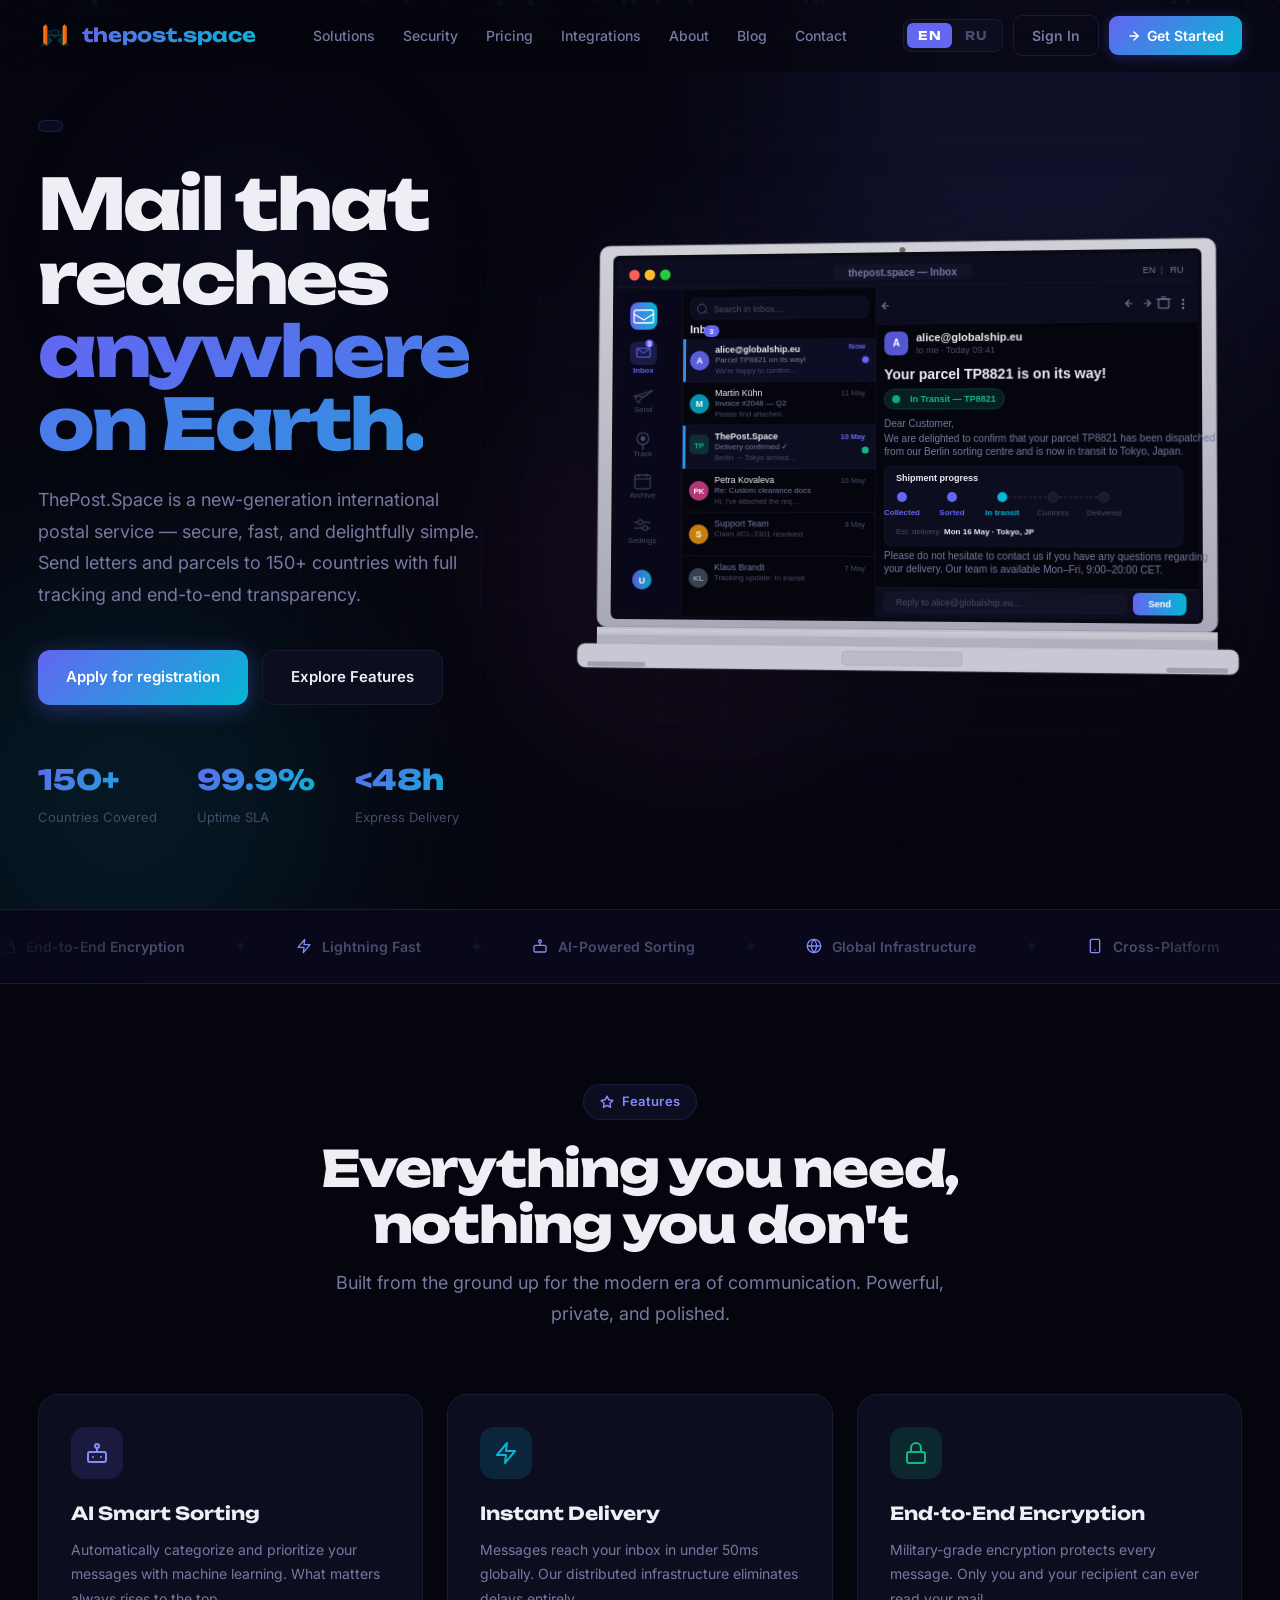
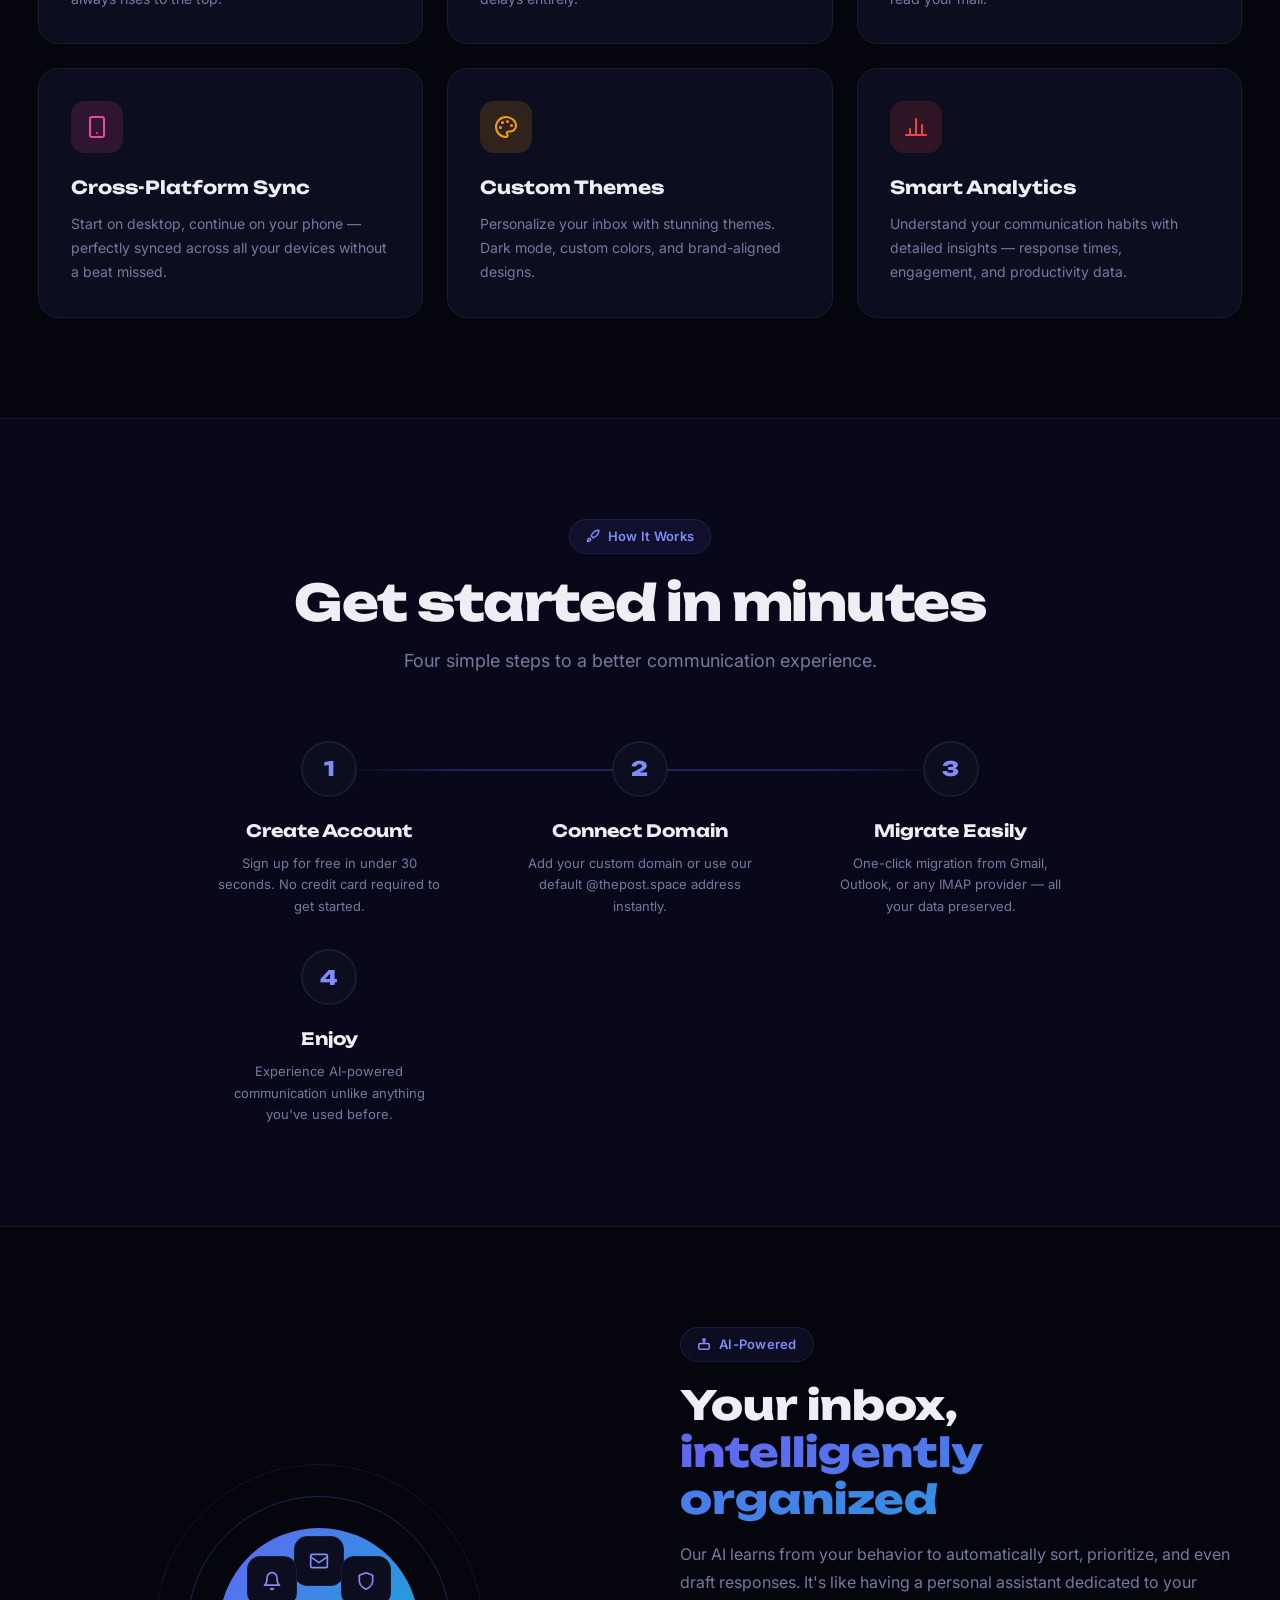
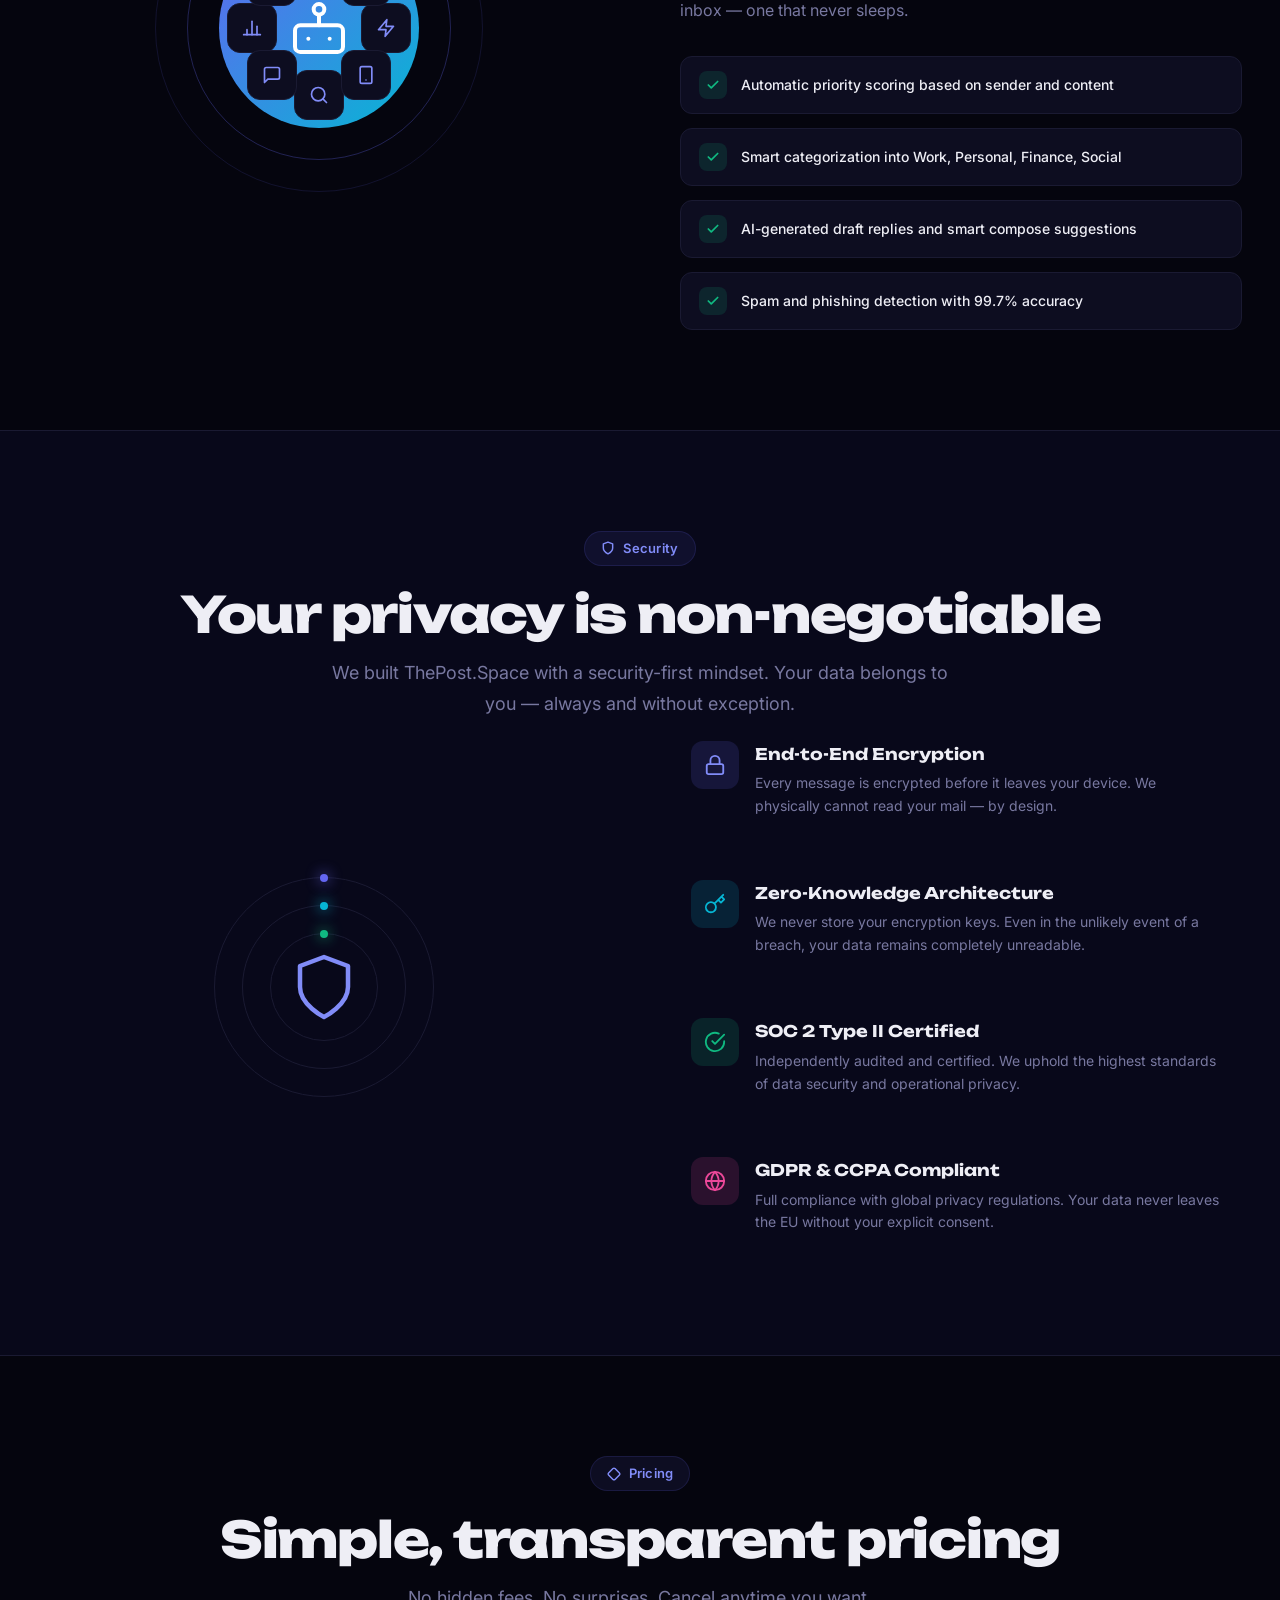
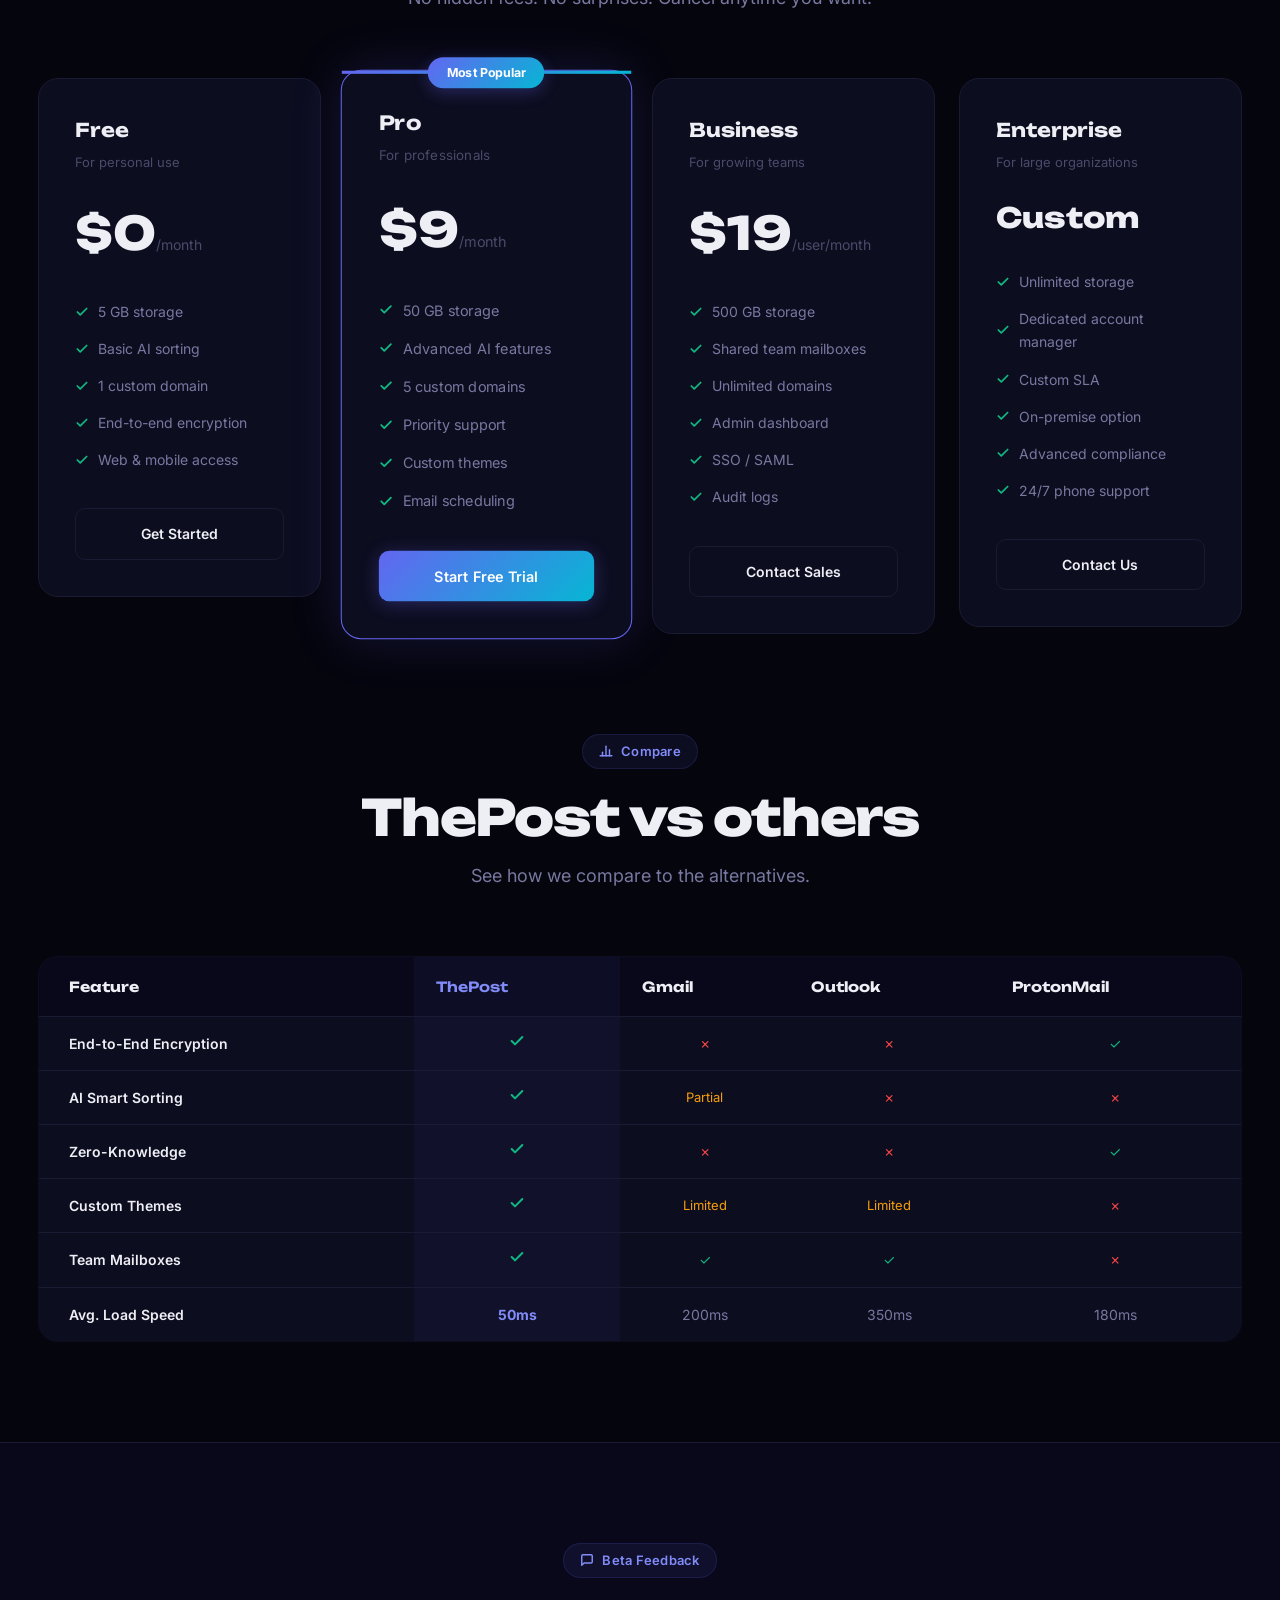
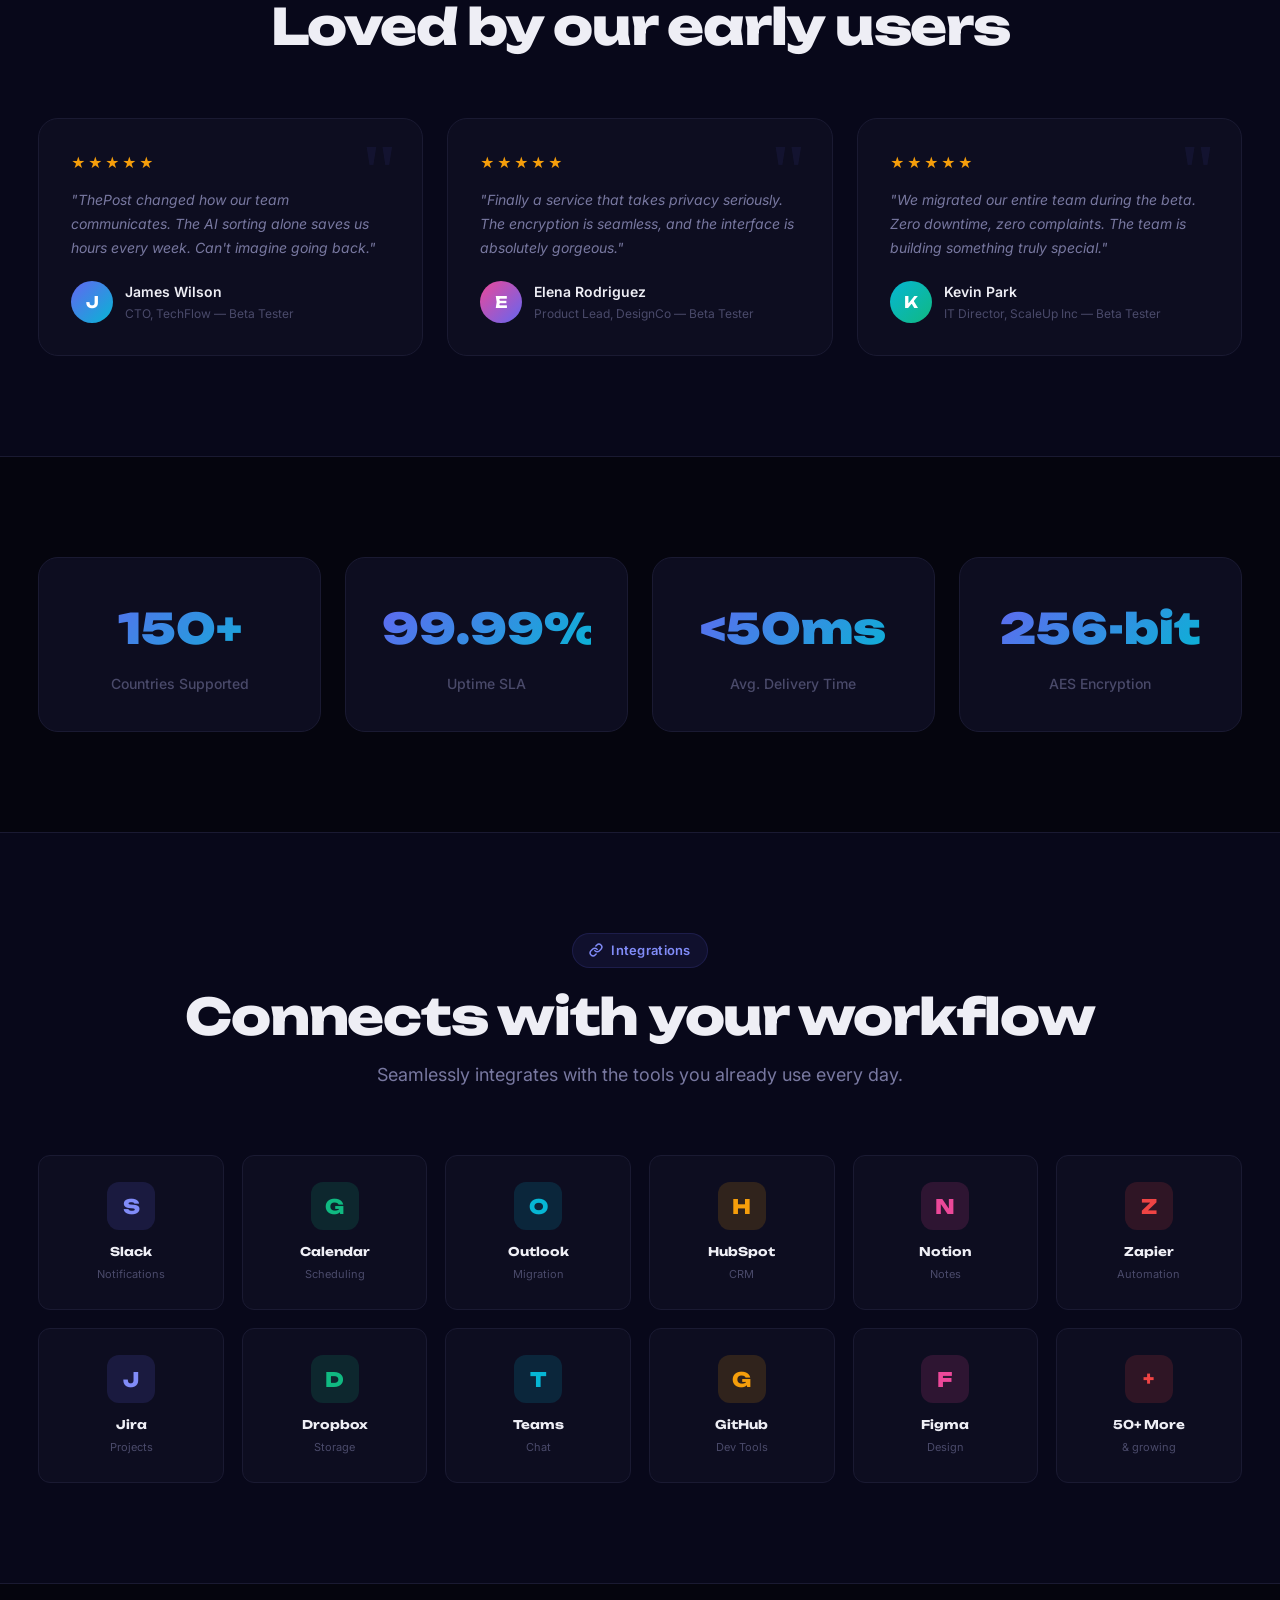
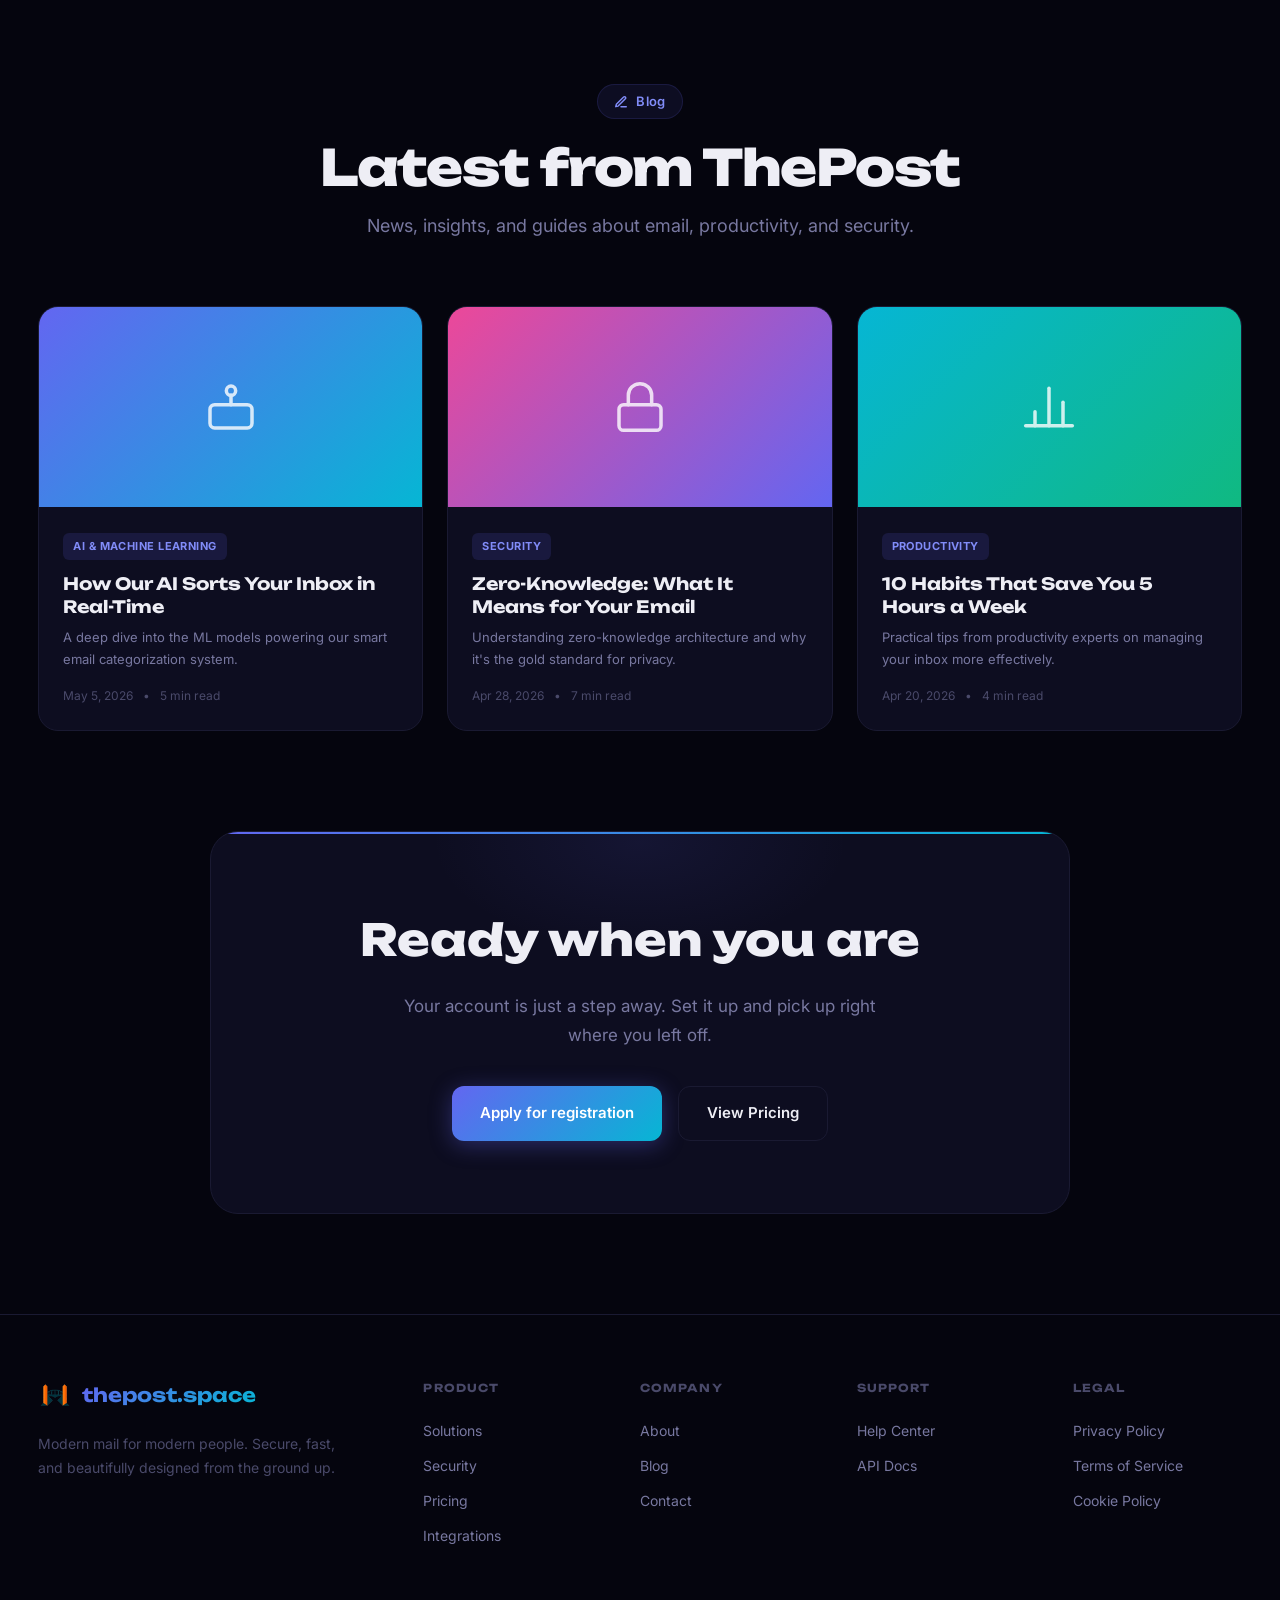
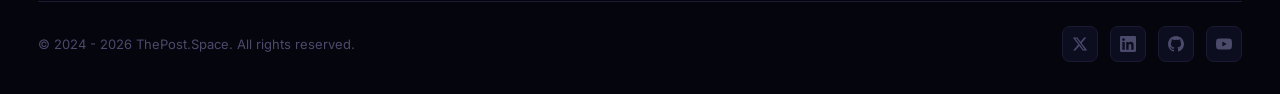
==== commit 8711afd1: "Add files via upload" ====
--- a/index.html
+++ b/index.html
@@ -25,10 +25,6 @@
     </div>
     <div class="loader-text">Loading ThePost</div>
     <div class="loader-bar"><div class="loader-bar-fill"></div></div>
-    <div class="mobile-lang-switch" style="display:flex;justify-content:center;gap:8px;padding-top:4px;">
-      <button class="lang-btn" data-lang="en" style="padding:8px 20px;border:1px solid var(--border);border-radius:8px;background:transparent;color:var(--text-muted);font-size:13px;font-weight:700;cursor:pointer;font-family:var(--font-display);">EN</button>
-      <button class="lang-btn" data-lang="ru" style="padding:8px 20px;border:1px solid var(--border);border-radius:8px;background:transparent;color:var(--text-muted);font-size:13px;font-weight:700;cursor:pointer;font-family:var(--font-display);">RU</button>
-    </div>
   </div>
 </div>
 
@@ -50,7 +46,7 @@
     <a href="blog.html" data-i18n="nav_blog">Blog</a>
     <a href="contact.html" data-i18n="nav_contact">Contact</a>
   </div>
-  <div class="navbar-actions">
+    <div class="navbar-actions">
     <div class="lang-switch" role="group" aria-label="Language selector">
       <button class="lang-btn active" id="langEn" data-lang="en" aria-pressed="true">EN</button>
       <button class="lang-btn" id="langRu" data-lang="ru" aria-pressed="false">RU</button>
@@ -68,18 +64,19 @@
 
 <!-- MOBILE MENU -->
 <div class="mobile-menu" id="mobileMenu" role="dialog" aria-label="Mobile navigation" aria-hidden="true">
-  <a href="solutions.html">Solutions</a>
-  <a href="security.html">Security</a>
-  <a href="pricing.html">Pricing</a>
-  <a href="integrations.html">Integrations</a>
-  <a href="about.html">About</a>
-  <a href="blog.html">Blog</a>
-  <a href="contact.html">Contact</a>
-  <a href="help.html">Help Center</a>
+  <a href="solutions.html" data-i18n="nav_solutions">Solutions</a>
+  <a href="security.html" data-i18n="nav_security">Security</a>
+  <a href="pricing.html" data-i18n="nav_pricing">Pricing</a>
+  <a href="integrations.html" data-i18n="nav_integrations">Integrations</a>
+  <a href="about.html" data-i18n="nav_about">About</a>
+  <a href="blog.html" data-i18n="nav_blog">Blog</a>
+  <a href="contact.html" data-i18n="nav_contact">Contact</a>
+  <a href="help.html" data-i18n="nav_help">Help Center</a>
   <div class="mobile-menu-actions">
-    <a class="btn" href="sign_in.html" style="justify-content:center;border:1px solid var(--border);color:var(--text-primary);background:transparent;" data-i18n="nav_signin">Sign In</a>
-    <a class="btn btn-primary" href="contact.html" style="justify-content:center;" data-i18n="nav_cta">Request Early Access</a>
-  </div>
+    <a class="nav-btn nav-btn-ghost" href="sign_in.html" style="justify-content:center;" data-i18n="nav_signin">Sign In</a>
+    <a class="nav-btn nav-btn-primary" href="contact.html" style="justify-content:center;" data-i18n="nav_getstarted">Get Started</a>
+  </div>
+</div>
 </div>
 
 <!-- ==================== HERO ==================== -->
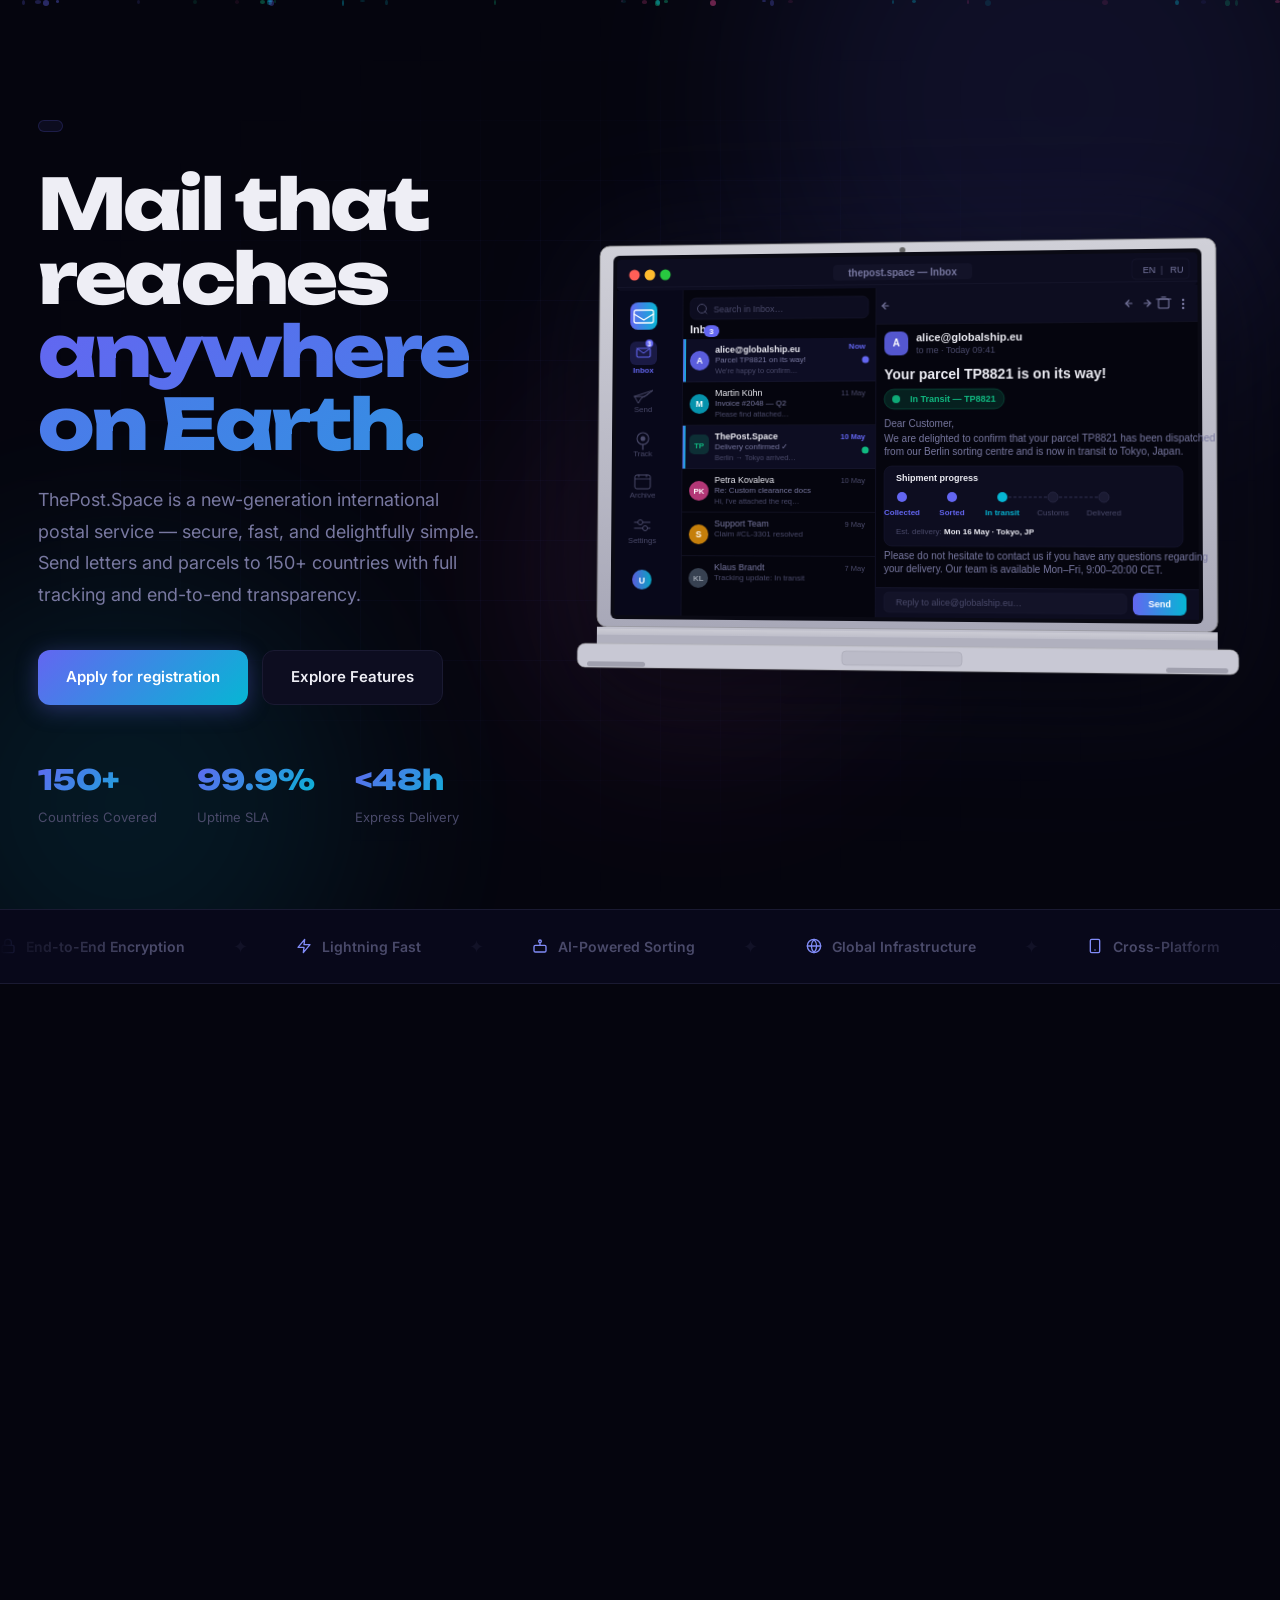
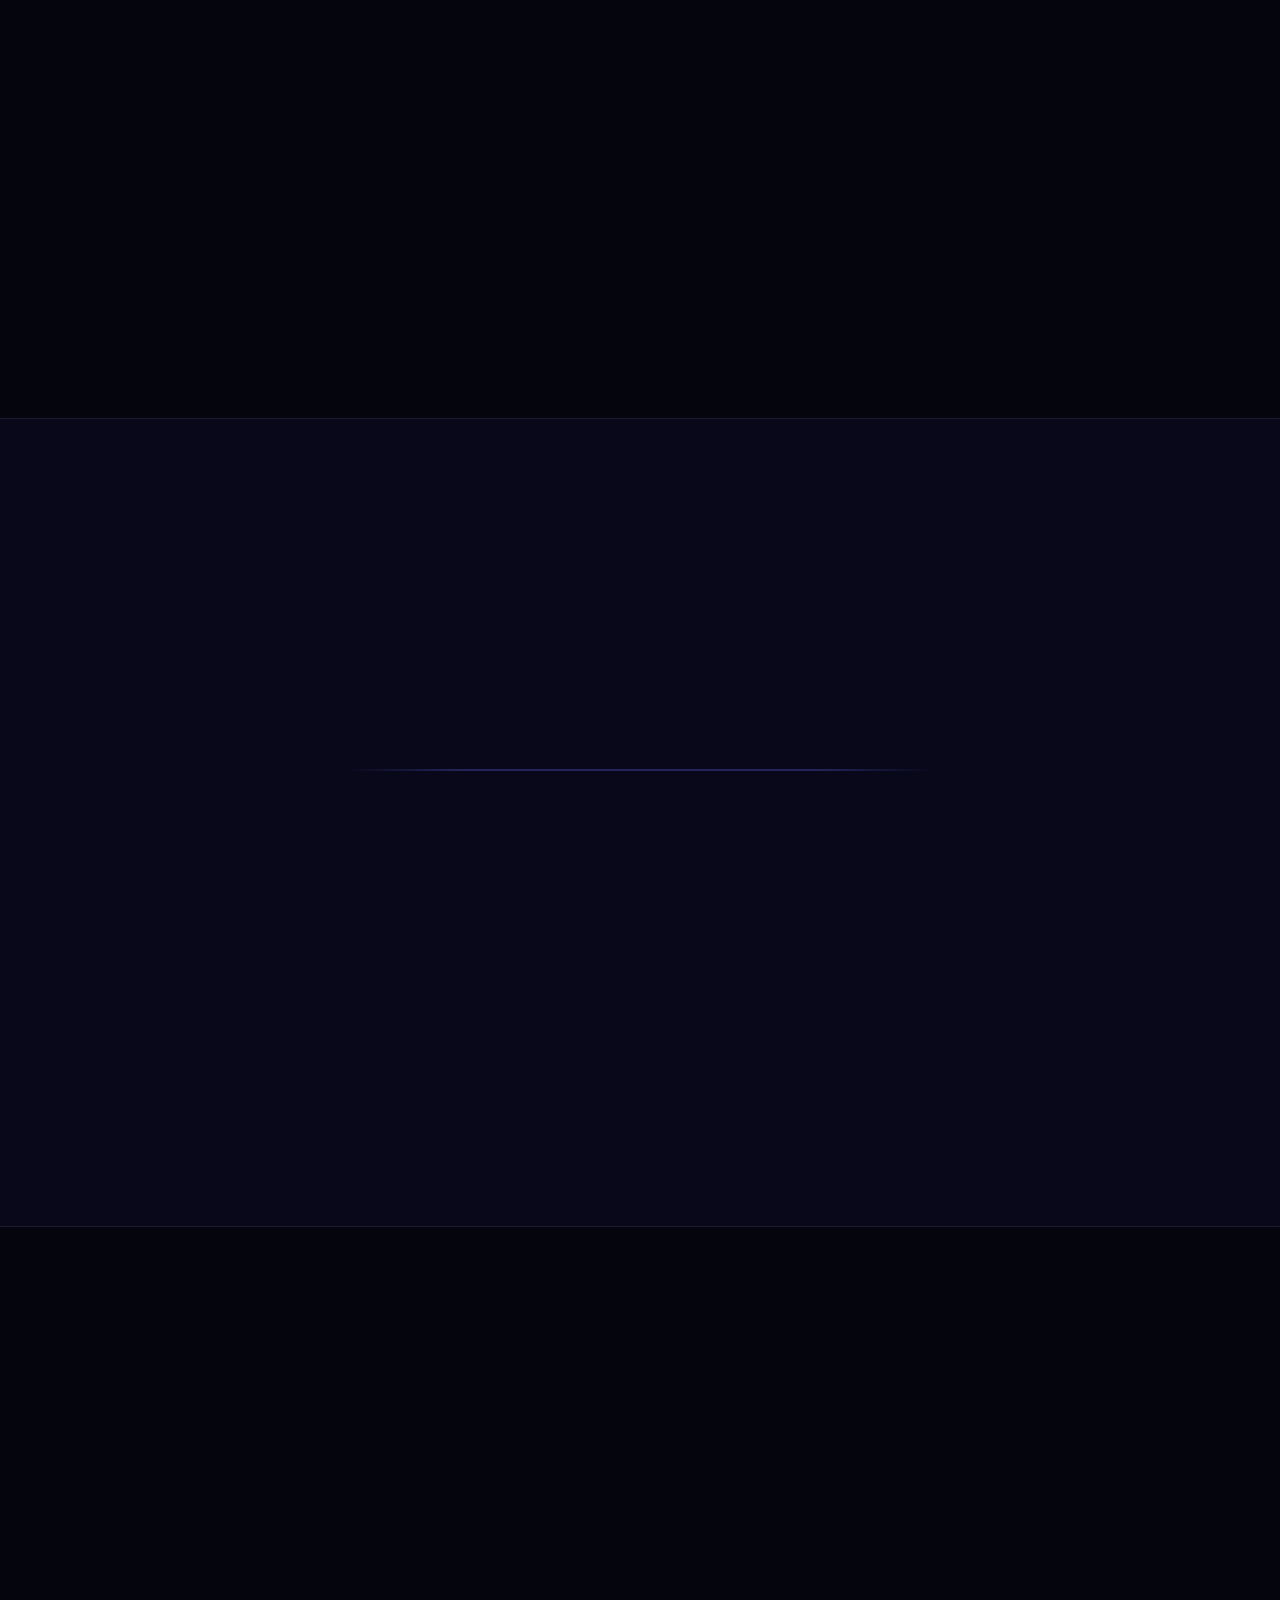
==== commit e644b339: "Add files via upload" ====
--- a/index.html
+++ b/index.html
@@ -17,67 +17,7 @@
 </head>
 <body>
 
-<!-- LOADING SCREEN -->
-<div class="loading-screen" id="loadingScreen" role="status" aria-label="Loading">
-  <div class="loader">
-    <div class="loader-icon" aria-hidden="true">
-      <svg width="38" height="38" viewBox="0 0 24 24" fill="none" stroke="currentColor" stroke-width="2" stroke-linecap="round" stroke-linejoin="round"><rect x="2" y="4" width="20" height="16" rx="2"/><path d="m22 7-10 7L2 7"/></svg>
-    </div>
-    <div class="loader-text">Loading ThePost</div>
-    <div class="loader-bar"><div class="loader-bar-fill"></div></div>
-  </div>
-</div>
-
-<!-- CURSOR GLOW (desktop only) -->
-<div class="cursor-glow" id="cursorGlow" aria-hidden="true"></div>
-
-<!-- ==================== NAVBAR ==================== -->
-<nav class="navbar" id="navbar" role="navigation" aria-label="Main navigation">
-  <a class="navbar-logo" href="index.html" aria-label="ThePost.Space homepage">
-    <div class="navbar-logo-icon" aria-hidden="true"><img src="assets/logo.png" alt="Logo" style="width:100%;height:100%;object-fit:contain;"></div>
-    <span>thepost.space</span>
-  </a>
-  <div class="navbar-links">
-    <a href="solutions.html" data-i18n="nav_solutions">Solutions</a>
-    <a href="security.html" data-i18n="nav_security">Security</a>
-    <a href="pricing.html" data-i18n="nav_pricing">Pricing</a>
-    <a href="integrations.html" data-i18n="nav_integrations">Integrations</a>
-    <a href="about.html" data-i18n="nav_about">About</a>
-    <a href="blog.html" data-i18n="nav_blog">Blog</a>
-    <a href="contact.html" data-i18n="nav_contact">Contact</a>
-  </div>
-    <div class="navbar-actions">
-    <div class="lang-switch" role="group" aria-label="Language selector">
-      <button class="lang-btn active" id="langEn" data-lang="en" aria-pressed="true">EN</button>
-      <button class="lang-btn" id="langRu" data-lang="ru" aria-pressed="false">RU</button>
-    </div>
-    <a href="sign_in.html" class="nav-btn nav-btn-ghost" data-i18n="nav_signin">Sign In</a>
-    <a href="contact.html" class="nav-btn nav-btn-primary">
-      <svg width="14" height="14" viewBox="0 0 24 24" fill="none" stroke="currentColor" stroke-width="2.5" stroke-linecap="round" stroke-linejoin="round" aria-hidden="true"><path d="M5 12h14"/><path d="m12 5 7 7-7 7"/></svg>
-      <span data-i18n="nav_getstarted">Get Started</span>
-    </a>
-  </div>
-  <button class="mobile-menu-btn" id="mobileMenuBtn" aria-expanded="false" aria-controls="mobileMenu" aria-label="Toggle navigation menu">
-    <span></span><span></span><span></span>
-  </button>
-</nav>
-
-<!-- MOBILE MENU -->
-<div class="mobile-menu" id="mobileMenu" role="dialog" aria-label="Mobile navigation" aria-hidden="true">
-  <a href="solutions.html" data-i18n="nav_solutions">Solutions</a>
-  <a href="security.html" data-i18n="nav_security">Security</a>
-  <a href="pricing.html" data-i18n="nav_pricing">Pricing</a>
-  <a href="integrations.html" data-i18n="nav_integrations">Integrations</a>
-  <a href="about.html" data-i18n="nav_about">About</a>
-  <a href="blog.html" data-i18n="nav_blog">Blog</a>
-  <a href="contact.html" data-i18n="nav_contact">Contact</a>
-  <a href="help.html" data-i18n="nav_help">Help Center</a>
-  <div class="mobile-menu-actions">
-    <a class="nav-btn nav-btn-ghost" href="sign_in.html" style="justify-content:center;" data-i18n="nav_signin">Sign In</a>
-    <a class="nav-btn nav-btn-primary" href="contact.html" style="justify-content:center;" data-i18n="nav_getstarted">Get Started</a>
-  </div>
-</div>
-</div>
+<div id="site-header"></div>
 
 <!-- ==================== HERO ==================== -->
 <section class="hero" aria-labelledby="heroTitle">
@@ -606,138 +546,11 @@
 </section>
 
 <!-- ==================== FOOTER ==================== -->
-<footer class="footer" role="contentinfo">
-  <div class="footer-grid">
-    <div class="footer-brand">
-      <a class="navbar-logo" href="index.html" style="display:inline-flex;" aria-label="ThePost.Space homepage">
-        <div class="navbar-logo-icon" aria-hidden="true"><img src="assets/logo.png" alt="Logo" style="width:100%;height:100%;object-fit:contain;"></div>
-        <span>thepost.space</span>
-      </a>
-      <p data-i18n="foot_desc">Modern mail for modern people. Secure, fast, and beautifully designed from the ground up.</p>
-    </div>
-    <div class="footer-col">
-      <h4 data-i18n="foot_prod">Product</h4>
-      <a href="solutions.html" data-i18n="foot_solutions">Solutions</a>
-      <a href="security.html" data-i18n="foot_security">Security</a>
-      <a href="pricing.html" data-i18n="foot_pricing">Pricing</a>
-      <a href="integrations.html" data-i18n="foot_integrations">Integrations</a>
-    </div>
-    <div class="footer-col">
-      <h4 data-i18n="foot_comp">Company</h4>
-      <a href="about.html" data-i18n="foot_about">About</a>
-      <a href="blog.html" data-i18n="foot_blog">Blog</a>
-      <a href="contact.html" data-i18n="foot_contact">Contact</a>
-    </div>
-    <div class="footer-col">
-      <h4 data-i18n="foot_sup">Support</h4>
-      <a href="help.html" data-i18n="foot_help">Help Center</a>
-      <a href="help.html" data-i18n="foot_api">API Docs</a>
-    </div>
-    <div class="footer-col">
-      <h4 data-i18n="foot_legal">Legal</h4>
-      <a href="privacy.html" data-i18n="foot_priv">Privacy Policy</a>
-      <a href="terms.html" data-i18n="foot_terms">Terms of Service</a>
-      <a href="cookies.html" data-i18n="foot_cookies">Cookie Policy</a>
-    </div>
-  </div>
-  <div class="footer-bottom">
-    <span>© 2024 - 2026 ThePost.Space. All rights reserved.</span>
-    <div class="footer-social">
-      <a href="#" aria-label="X (Twitter)">
-        <svg viewBox="0 0 24 24" fill="currentColor"><path d="M18.244 2.25h3.308l-7.227 8.26 8.502 11.24H16.17l-5.214-6.817L4.99 21.75H1.68l7.73-8.835L1.254 2.25H8.08l4.713 6.231zm-1.161 17.52h1.833L7.084 4.126H5.117z"/></svg>
-      </a>
-      <a href="#" aria-label="LinkedIn">
-        <svg viewBox="0 0 24 24" fill="currentColor"><path d="M20.447 20.452h-3.554v-5.569c0-1.328-.027-3.037-1.852-3.037-1.853 0-2.136 1.445-2.136 2.939v5.667H9.351V9h3.414v1.561h.046c.477-.9 1.637-1.85 3.37-1.85 3.601 0 4.267 2.37 4.267 5.455v6.286zM5.337 7.433a2.062 2.062 0 01-2.063-2.065 2.064 2.064 0 112.063 2.065zm1.782 13.019H3.555V9h3.564v11.452zM22.225 0H1.771C.792 0 0 .774 0 1.729v20.542C0 23.227.792 24 1.771 24h20.451C23.2 24 24 23.227 24 22.271V1.729C24 .774 23.2 0 22.222 0h.003z"/></svg>
-      </a>
-      <a href="#" aria-label="GitHub">
-        <svg viewBox="0 0 24 24" fill="currentColor"><path d="M12 0c-6.626 0-12 5.373-12 12 0 5.302 3.438 9.8 8.207 11.387.599.111.793-.261.793-.577v-2.234c-3.338.726-4.033-1.416-4.033-1.416-.546-1.387-1.333-1.756-1.333-1.756-1.089-.745.083-.729.083-.729 1.205.084 1.839 1.237 1.839 1.237 1.07 1.834 2.807 1.304 3.492.997.107-.775.418-1.305.762-1.604-2.665-.305-5.467-1.334-5.467-5.931 0-1.311.469-2.381 1.236-3.221-.124-.303-.535-1.524.117-3.176 0 0 1.008-.322 3.301 1.23A11.509 11.509 0 0112 5.803c1.02.005 2.047.138 3.006.404 2.291-1.552 3.297-1.23 3.297-1.23.653 1.653.242 2.874.118 3.176.77.84 1.235 1.911 1.235 3.221 0 4.609-2.807 5.624-5.479 5.921.43.372.823 1.102.823 2.222v3.293c0 .319.192.694.801.576C20.566 21.797 24 17.3 24 12c0-6.627-5.373-12-12-12z"/></svg>
-      </a>
-      <a href="#" aria-label="YouTube">
-        <svg viewBox="0 0 24 24" fill="currentColor"><path d="M23.495 6.205a3.007 3.007 0 00-2.088-2.088c-1.87-.501-9.396-.501-9.396-.501s-7.507-.01-9.396.501A3.007 3.007 0 00.527 6.205a31.247 31.247 0 00-.522 5.805 31.247 31.247 0 00.522 5.783 3.007 3.007 0 002.088 2.088c1.868.502 9.396.502 9.396.502s7.506 0 9.396-.502a3.007 3.007 0 002.088-2.088 31.247 31.247 0 00.5-5.783 31.247 31.247 0 00-.5-5.805zM9.609 15.601V8.408l6.264 3.602z"/></svg>
-      </a>
-    </div>
-  </div>
-</footer>
+<div id="site-footer"></div>
 
 <!-- ==================== JAVASCRIPT ==================== -->
 <script>
-'use strict';
-
-/* ===== TRANSLATIONS ===== */
-// T loaded from assets/i18n.js
-
-let lang = 'en';
-  try { const saved = localStorage.getItem('lang'); if (saved === 'ru') lang = 'ru'; } catch(e) {}
-
-/* ===== LANGUAGE SWITCH ===== */
-/* ===== BUTTON EVENT DELEGATION (replaces inline onclick) ===== */
-document.addEventListener('click', e => {
-  const langBtn = e.target.closest('[data-lang]');
-  if (langBtn) { switchLang(langBtn.dataset.lang); return; }
-  const menuBtn = e.target.closest('#mobileMenuBtn');
-  if (menuBtn) { toggleMobileMenu(); return; }
-}, { passive: true });
-
-function switchLang(l) {
-  try { localStorage.setItem('lang', l); } catch(e) {}
-  document.documentElement.lang = l;
-  document.getElementById('langEn').classList.toggle('active', l === 'en');
-  document.getElementById('langEn').setAttribute('aria-pressed', l === 'en');
-  document.getElementById('langRu').classList.toggle('active', l === 'ru');
-  document.getElementById('langRu').setAttribute('aria-pressed', l === 'ru');
-  document.querySelectorAll('[data-i18n]').forEach(el => {
-    const key = el.getAttribute('data-i18n');
-    if (T[l][key] !== undefined) el.innerHTML = T[l][key];
-  });
-}
-
-/* ===== CURSOR GLOW ===== */
-const cg = document.getElementById('cursorGlow');
-if (window.matchMedia('(hover: hover)').matches) {
-  document.addEventListener('mousemove', e => {
-    cg.style.transform = `translate(calc(${e.clientX}px - 50%), calc(${e.clientY}px - 50%))`;
-  }, { passive: true });
-}
-
-/* ===== NAVBAR SCROLL ===== */
-const navbar = document.getElementById('navbar');
-window.addEventListener('scroll', () => {
-  navbar.classList.toggle('scrolled', window.scrollY > 20);
-}, { passive: true });
-
-/* ===== MOBILE MENU ===== */
-function toggleMobileMenu() {
-  const btn = document.getElementById('mobileMenuBtn');
-  const menu = document.getElementById('mobileMenu');
-  const isOpen = menu.classList.toggle('active');
-  btn.classList.toggle('open', isOpen);
-  btn.setAttribute('aria-expanded', isOpen);
-  menu.setAttribute('aria-hidden', !isOpen);
-  document.body.style.overflow = isOpen ? 'hidden' : '';
-}
-
-// Close mobile menu on link click
-document.querySelectorAll('.mobile-menu a').forEach(a => {
-  a.addEventListener('click', () => {
-    const menu = document.getElementById('mobileMenu');
-    const btn = document.getElementById('mobileMenuBtn');
-    menu.classList.remove('active');
-    btn.classList.remove('open');
-    btn.setAttribute('aria-expanded', 'false');
-    menu.setAttribute('aria-hidden', 'true');
-    document.body.style.overflow = '';
-  });
-});
-
-/* ===== SCROLL ANIMATIONS ===== */
-function initAOS() {
-  const obs = new IntersectionObserver(entries => {
-    entries.forEach(e => { if (e.isIntersecting) e.target.classList.add('visible'); });
-  }, { threshold: 0.1, rootMargin: '0px 0px -40px 0px' });
-  document.querySelectorAll('.aos, .aos-left, .aos-right, .aos-scale').forEach(el => obs.observe(el));
-}
-
-/* ===== PARTICLES ===== */
+/* ===== PARTICLES (index.html only) ===== */
 function createParticles() {
   const container = document.getElementById('heroParticles');
   if (!container) return;
@@ -758,52 +571,21 @@
   }
 }
 
-/* ===== FEATURE CARD MOUSE FOLLOW ===== */
-document.querySelectorAll('.feature-card').forEach(card => {
-  card.addEventListener('mousemove', e => {
-    const r = card.getBoundingClientRect();
-    card.style.setProperty('--mx', ((e.clientX - r.left) / r.width * 100) + '%');
-    card.style.setProperty('--my', ((e.clientY - r.top) / r.height * 100) + '%');
-  }, { passive: true });
+/* ===== FEATURE CARD MOUSE FOLLOW (index.html only) ===== */
+document.addEventListener('DOMContentLoaded', () => {
+  document.querySelectorAll('.feature-card').forEach(card => {
+    card.addEventListener('mousemove', e => {
+      const r = card.getBoundingClientRect();
+      card.style.setProperty('--mx', ((e.clientX - r.left) / r.width * 100) + '%');
+      card.style.setProperty('--my', ((e.clientY - r.top) / r.height * 100) + '%');
+    }, { passive: true });
+  });
 });
 
-/* ===== RIPPLE EFFECT ===== */
-document.addEventListener('click', e => {
-  const btn = e.target.closest('.btn, .pricing-btn, .nav-btn-primary');
-  if (!btn) return;
-  const r = btn.getBoundingClientRect();
-  const rip = document.createElement('span');
-  rip.className = 'ripple';
-  const size = Math.max(r.width, r.height);
-  rip.style.cssText = `width:${size}px;height:${size}px;left:${e.clientX-r.left-size/2}px;top:${e.clientY-r.top-size/2}px;`;
-  btn.appendChild(rip);
-  setTimeout(() => rip.remove(), 700);
-}, { passive: true });
-
-/* ===== TOAST ===== */
-function showToast(msg, type = 'success') {
-  const t = document.querySelector('.toast');
-  if (t) t.remove();
-  const el = document.createElement('div');
-  el.className = `toast ${type}`;
-  const icon = type === 'success'
-    ? '<svg width="16" height="16" viewBox="0 0 24 24" fill="none" stroke="currentColor" stroke-width="3" stroke-linecap="round" stroke-linejoin="round" style="color:var(--green)"><polyline points="20,6 9,17 4,12"/></svg>'
-    : '<svg width="16" height="16" viewBox="0 0 24 24" fill="none" stroke="currentColor" stroke-width="3" stroke-linecap="round" stroke-linejoin="round" style="color:var(--red)"><line x1="18" y1="6" x2="6" y2="18"/><line x1="6" y1="6" x2="18" y2="18"/></svg>';
-  el.innerHTML = icon + msg;
-  document.body.appendChild(el);
-  setTimeout(() => {
-    el.style.cssText += 'opacity:0;transform:translateY(20px);transition:all 0.3s ease;';
-    setTimeout(() => el.remove(), 350);
-  }, 3200);
-}
-
-/* ===== INIT ===== */
-(function(){ var ls=document.getElementById('loadingScreen'); if(ls) ls.classList.add('hidden'); })();
-window.addEventListener('load', () => {
-  if (typeof lang !== 'undefined' && lang !== 'en') switchLang(lang);
-  createParticles();
-  initAOS();
-}, { once: true });
+window.addEventListener('load', () => { createParticles(); }, { once: true });
 </script>
+<script src="assets/i18n.js"></script>
+<script src="assets/components.js"></script>
+
 </body>
 </html>
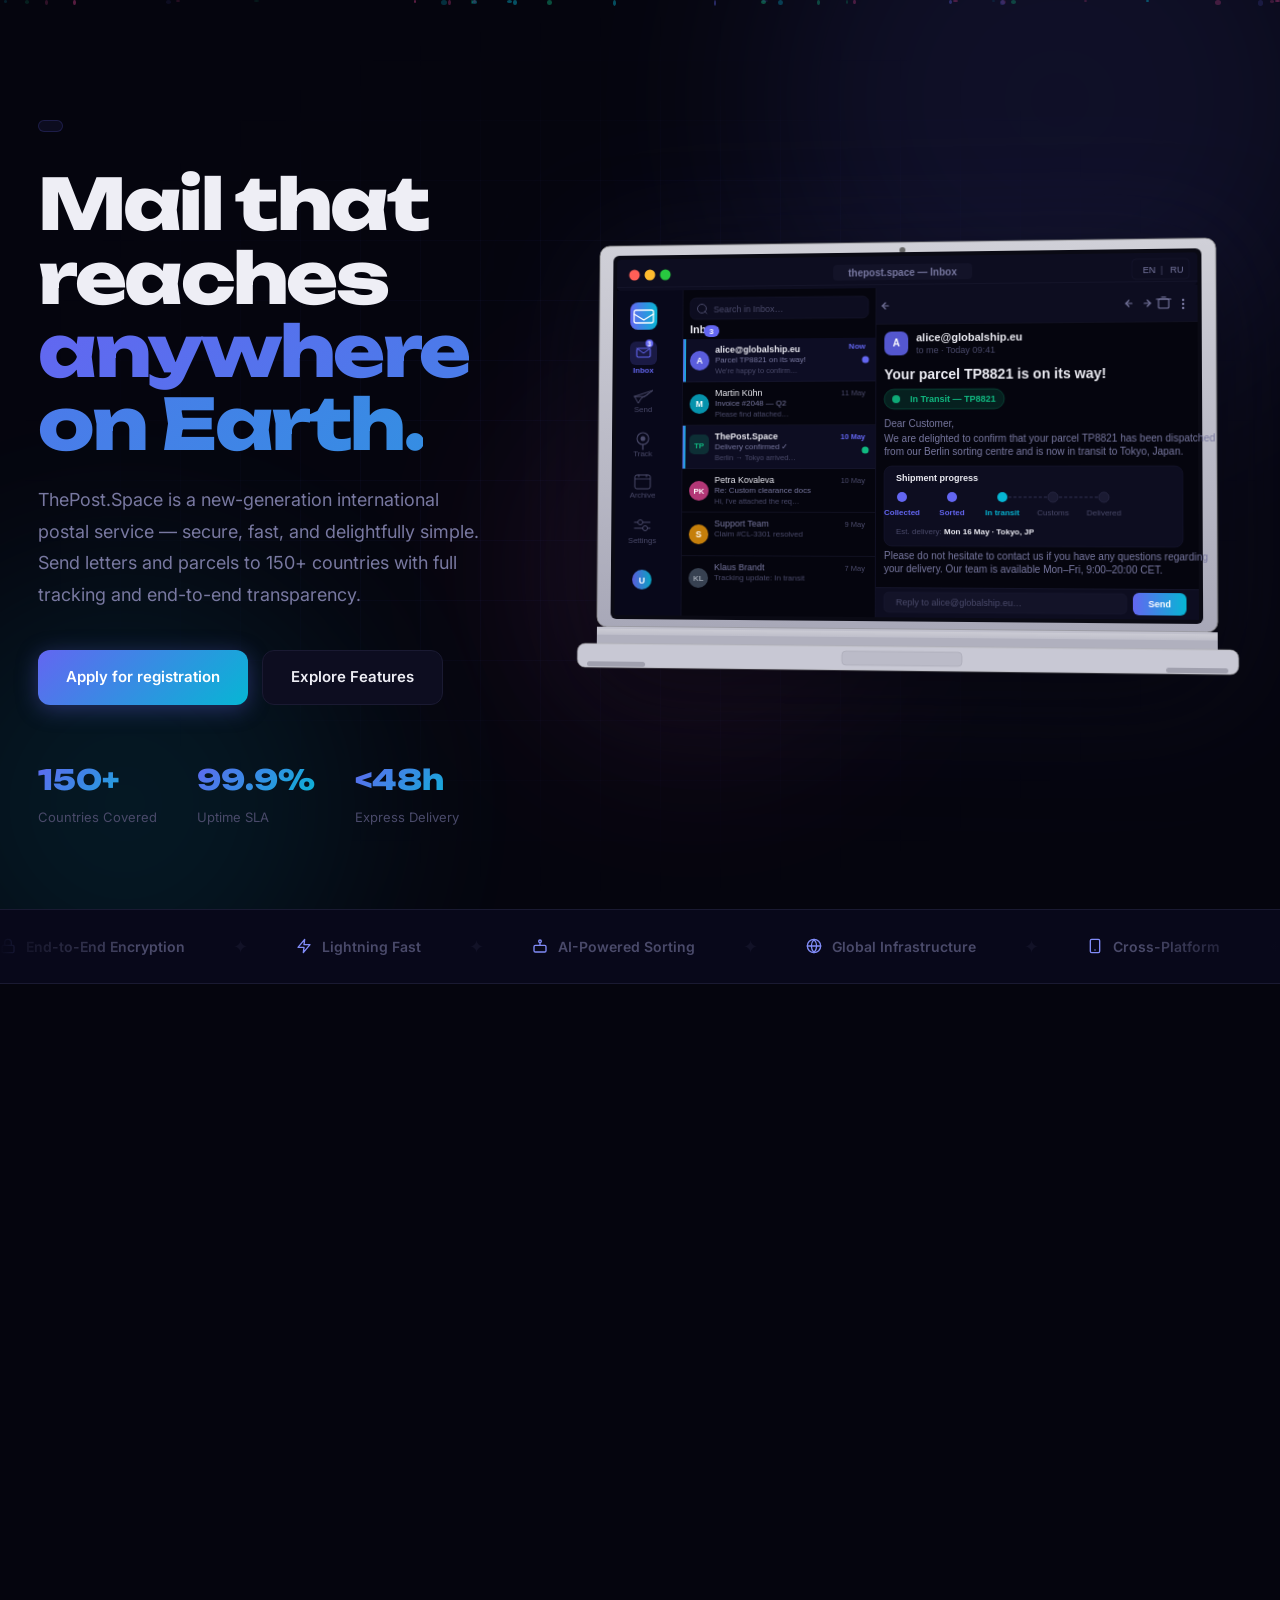
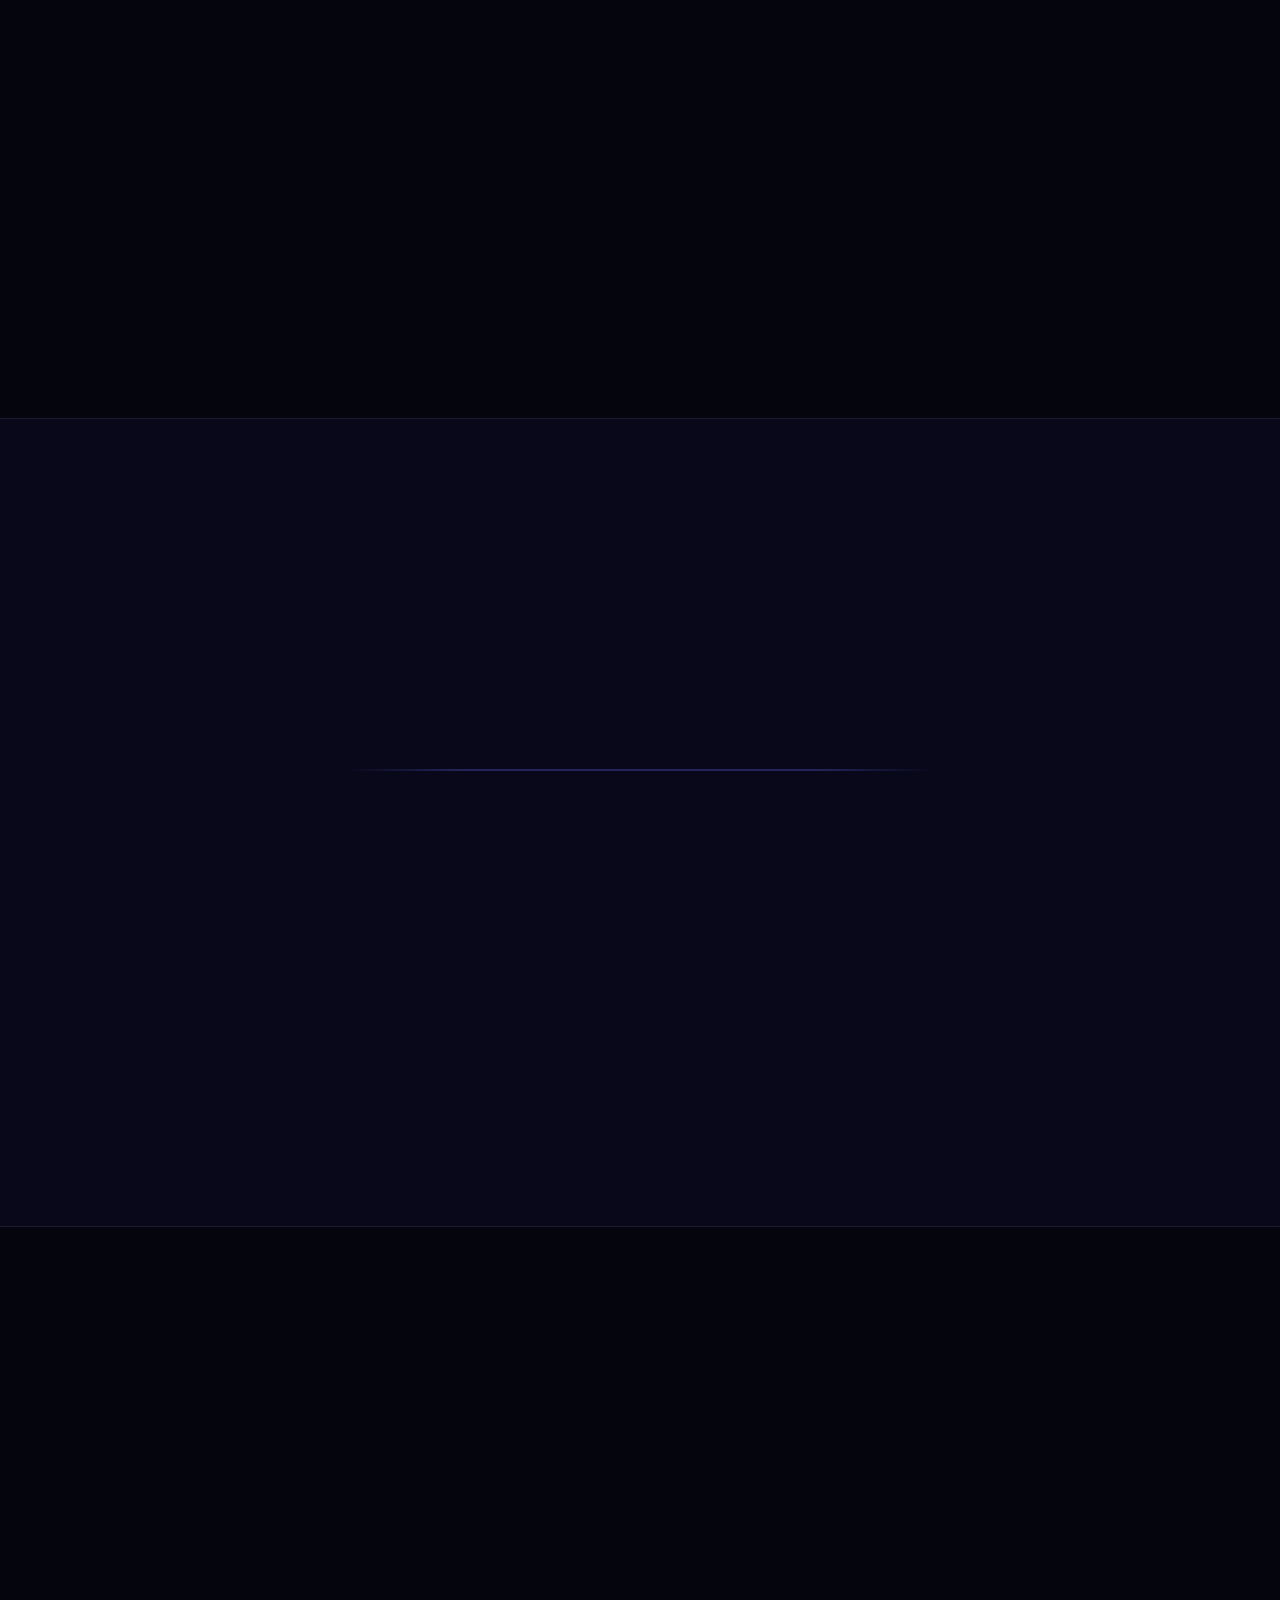
==== commit 8ebd08c0: "Add files via upload" ====
--- a/index.html
+++ b/index.html
@@ -2,7 +2,7 @@
 <html lang="en">
 <head>
 <meta charset="UTF-8">
-<meta name="viewport" content="width=device-width, initial-scale=1.0">
+<meta name="viewport" content="width=device-width, initial-scale=1.0, viewport-fit=cover">
 <title>ThePost.Space — Modern International Mail Service</title>
 <meta name="description" content="ThePost.Space — a new-generation international postal service. Fast, secure, and beautifully simple delivery to 150+ countries worldwide.">
 <meta property="og:title" content="ThePost.Space — Modern International Mail Service">
@@ -12,7 +12,7 @@
 <link rel="icon" href="assets/logo.png" type="image/png">
 <link rel="preconnect" href="https://fonts.googleapis.com">
 <link rel="preconnect" href="https://fonts.gstatic.com" crossorigin>
-<link href="https://fonts.googleapis.com/css2?family=Unbounded:wght@400;500;600;700;800&family=Inter:wght@300;400;500;600;700;800&display=swap" rel="stylesheet">
+<link href="https://fonts.googleapis.com/css2?family=Unbounded:wght@400;500;600;700;800&family=Inter:wght@300;400;500;600;700;800&display=swap" rel="stylesheet" media="print" onload="this.media='all'"><noscript><link href="https://fonts.googleapis.com/css2?family=Unbounded:wght@400;500;600;700;800&family=Inter:wght@300;400;500;600;700;800&display=swap" rel="stylesheet" media="print" onload="this.media='all'"><noscript><link href="https://fonts.googleapis.com/css2?family=Unbounded:wght@400;500;600;700;800&family=Inter:wght@300;400;500;600;700;800&display=swap" rel="stylesheet"></noscript></noscript>
 <link rel="stylesheet" href="assets/styles.css">
 </head>
 <body>
@@ -312,7 +312,7 @@
         <li><span class="chk" aria-hidden="true"><svg width="14" height="14" viewBox="0 0 24 24" fill="none" stroke="currentColor" stroke-width="3" stroke-linecap="round" stroke-linejoin="round"><polyline points="20,6 9,17 4,12"/></svg></span><span data-i18n="pf4">End-to-end encryption</span></li>
         <li><span class="chk" aria-hidden="true"><svg width="14" height="14" viewBox="0 0 24 24" fill="none" stroke="currentColor" stroke-width="3" stroke-linecap="round" stroke-linejoin="round"><polyline points="20,6 9,17 4,12"/></svg></span><span data-i18n="pf5">Web &amp; mobile access</span></li>
       </ul>
-      <a class="pricing-btn pb-outline" href="contact.html" data-i18n="p_btn_free">Get Started</a>
+      <a class="pricing-btn pb-outline" href="contact.html" data-i18n="p_btn_free">Contact us</a>
     </div>
     <div class="pricing-card popular aos d2">
       <div class="pricing-badge" data-i18n="p_popular">Most Popular</div>
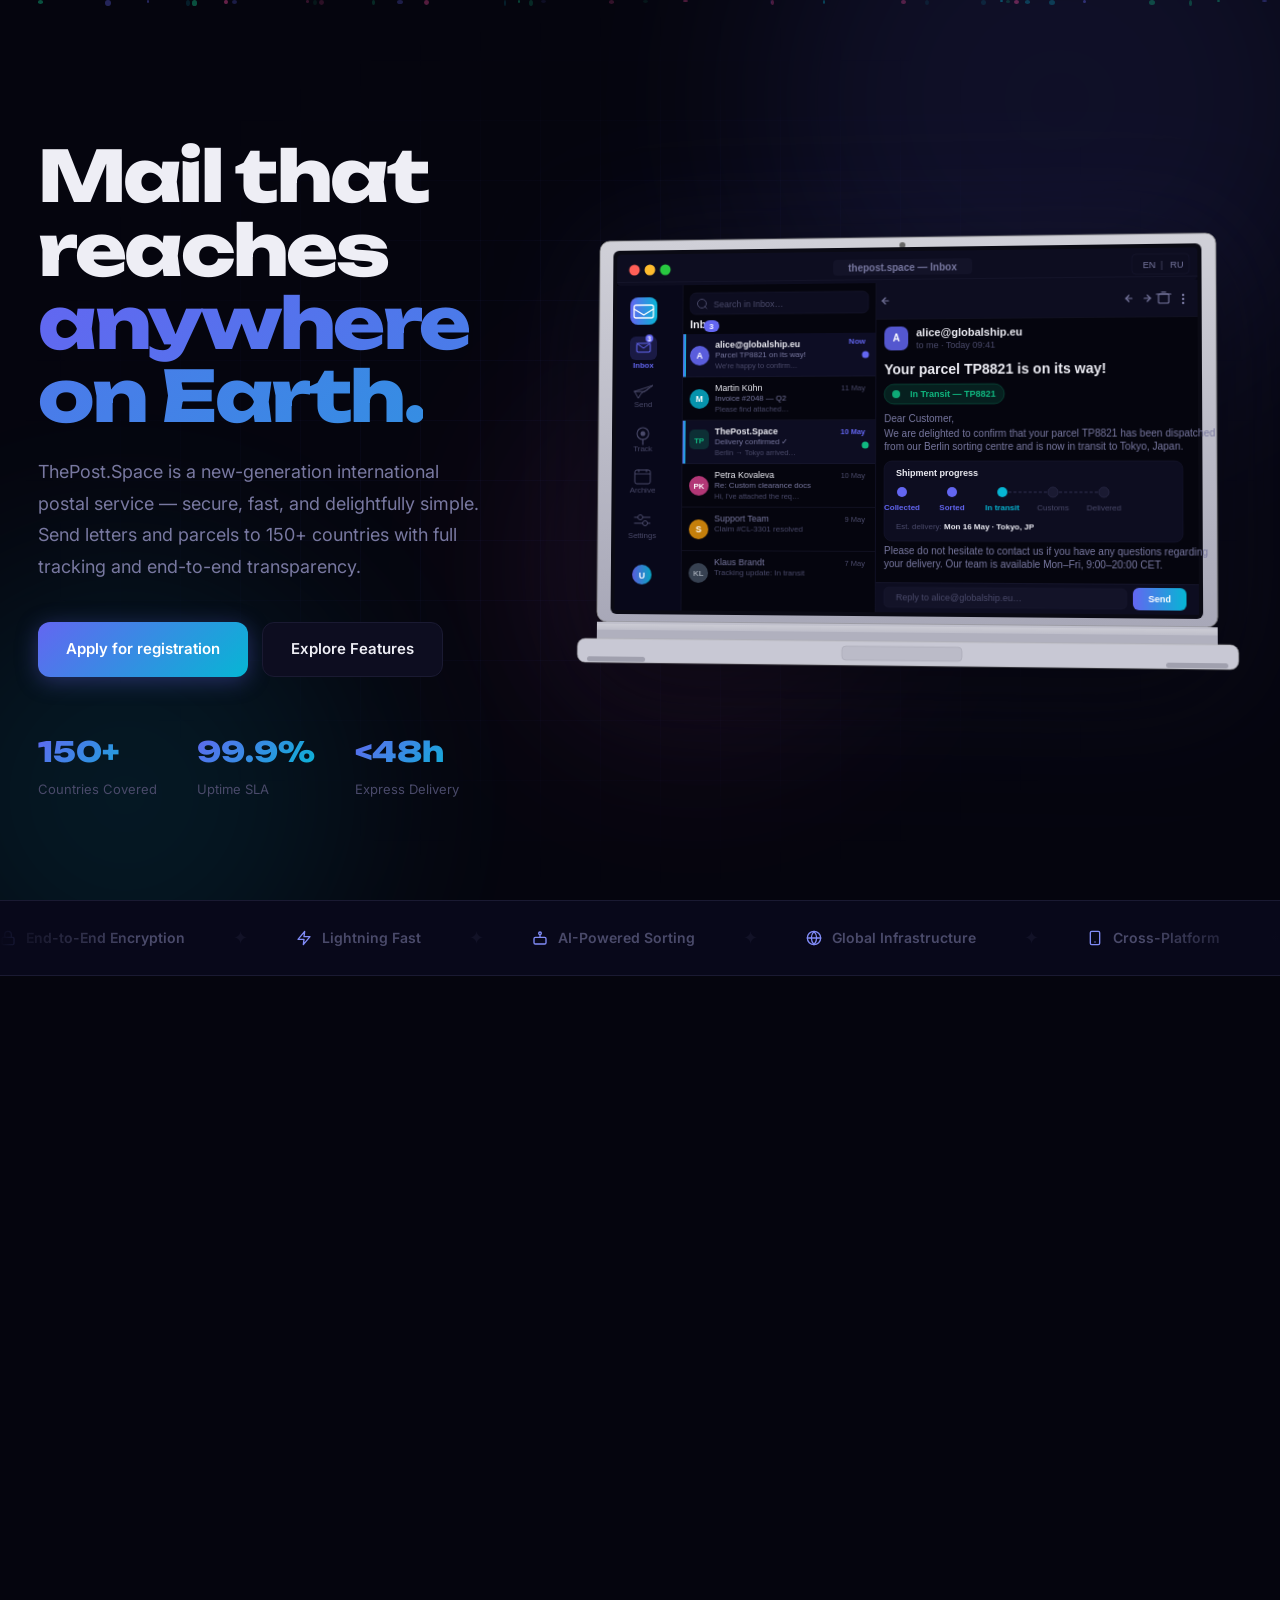
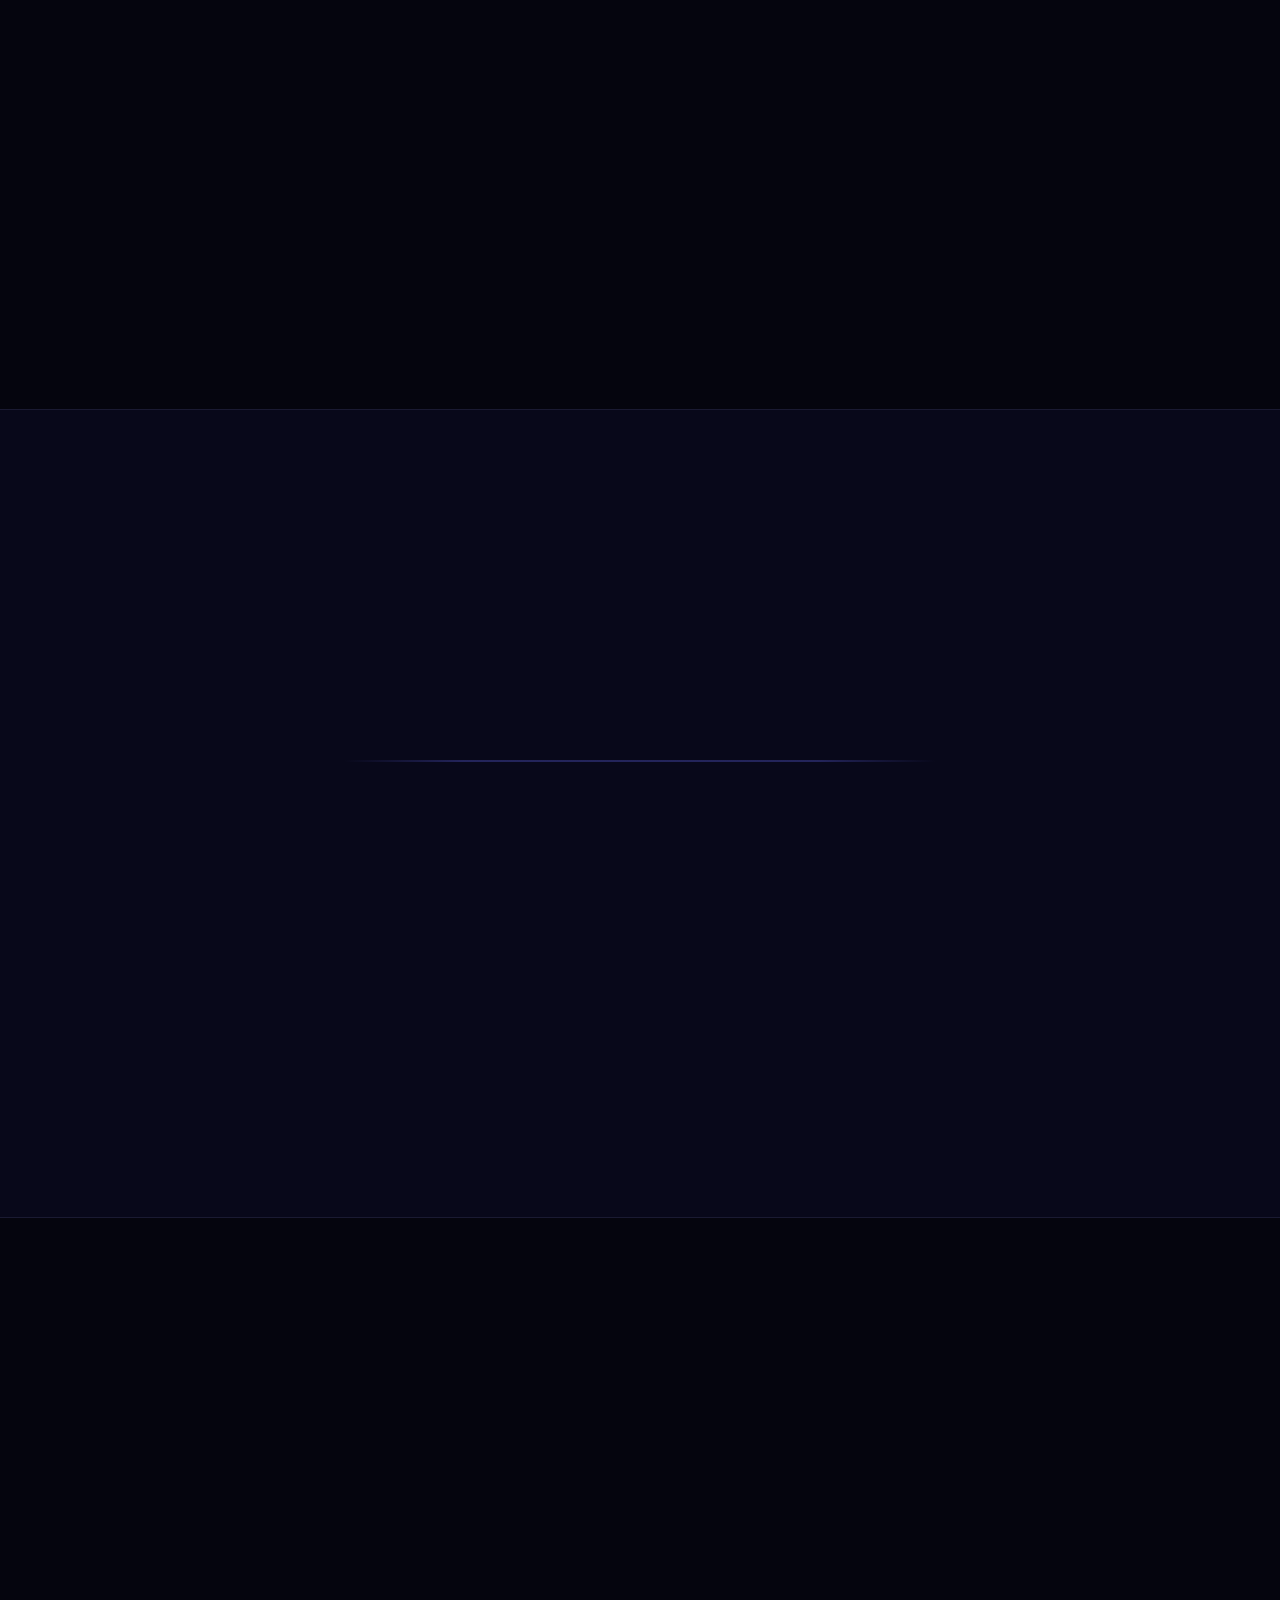
==== commit 570aeb93: "Add files via upload" ====
--- a/index.html
+++ b/index.html
@@ -31,8 +31,6 @@
 
   <div class="hero-content">
     <div class="hero-text">
-      <div class="hero-badge" aria-label="Status">
-      </div>
       <h1 id="heroTitle">
         <span class="line" data-i18n="hero_h1_1">Mail that reaches</span>
         <span class="line"><span class="gradient-text" data-i18n="hero_h1_2">anywhere on Earth.</span></span>
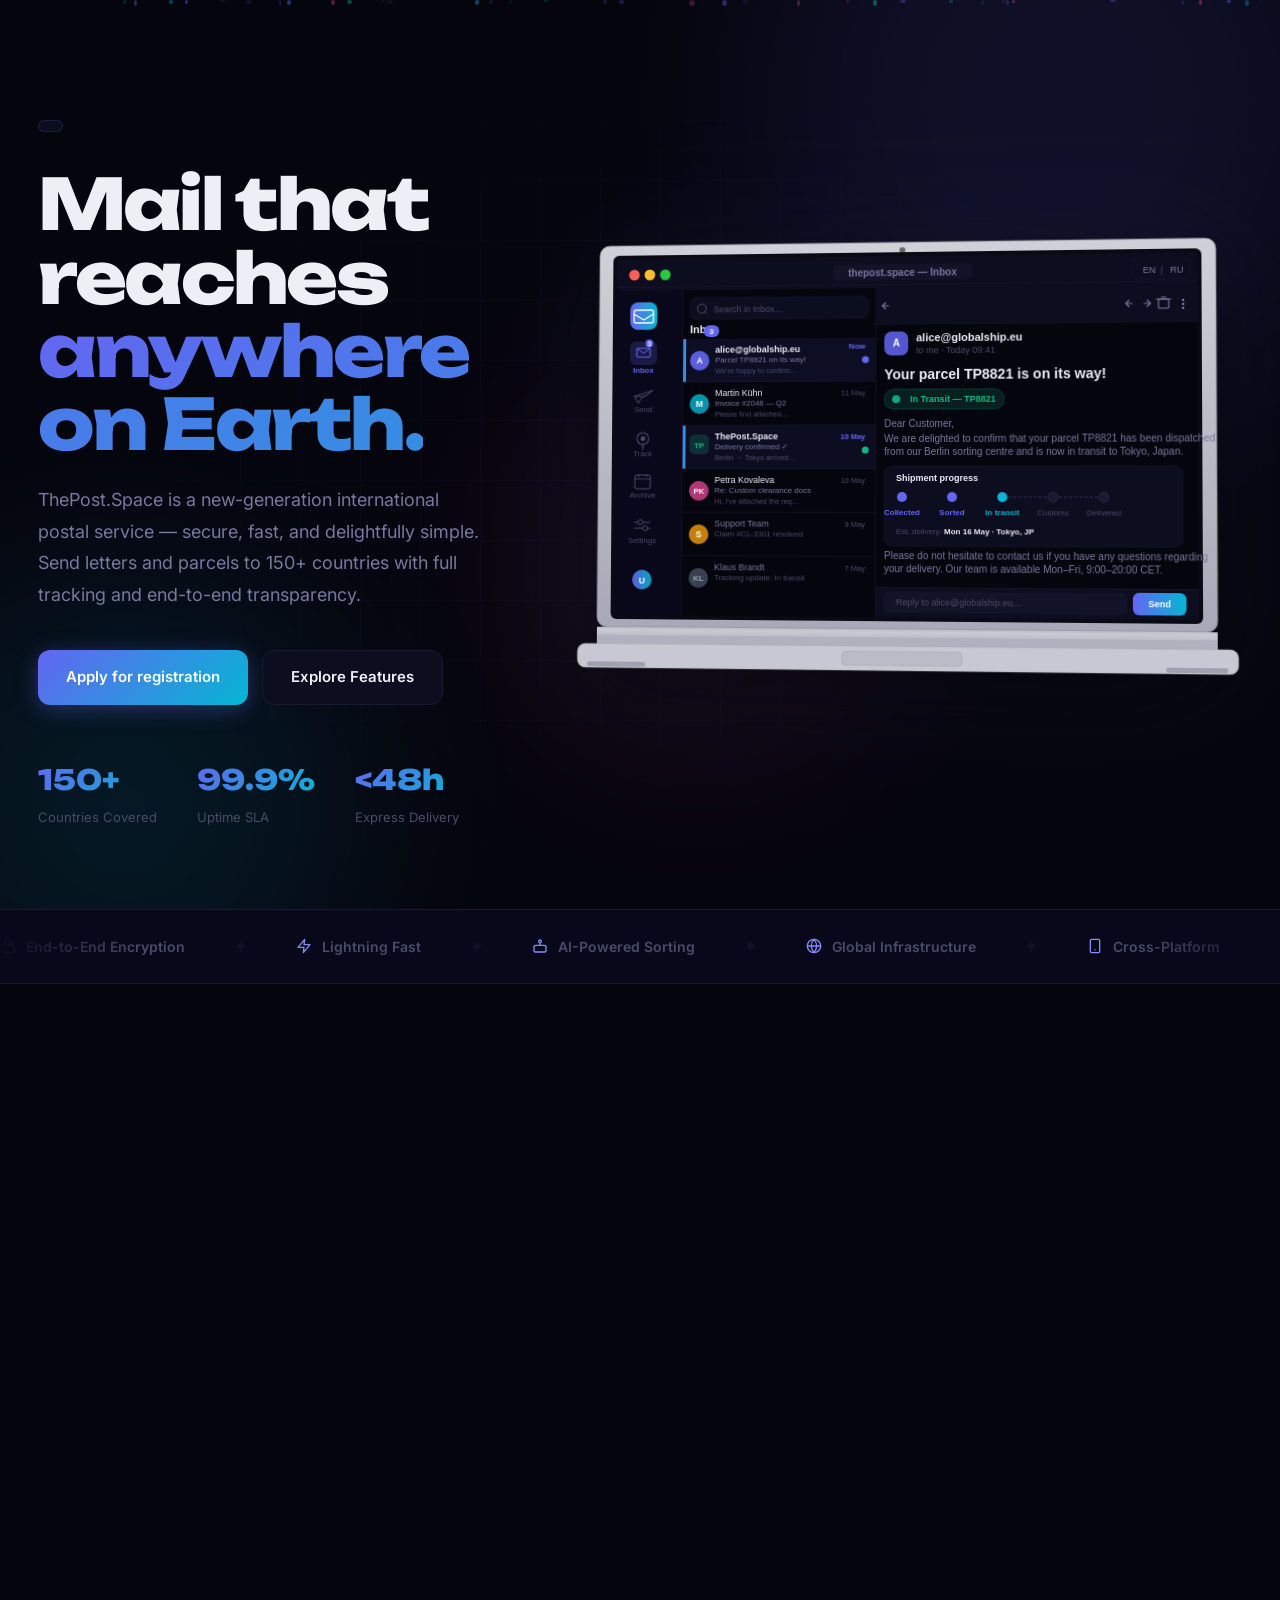
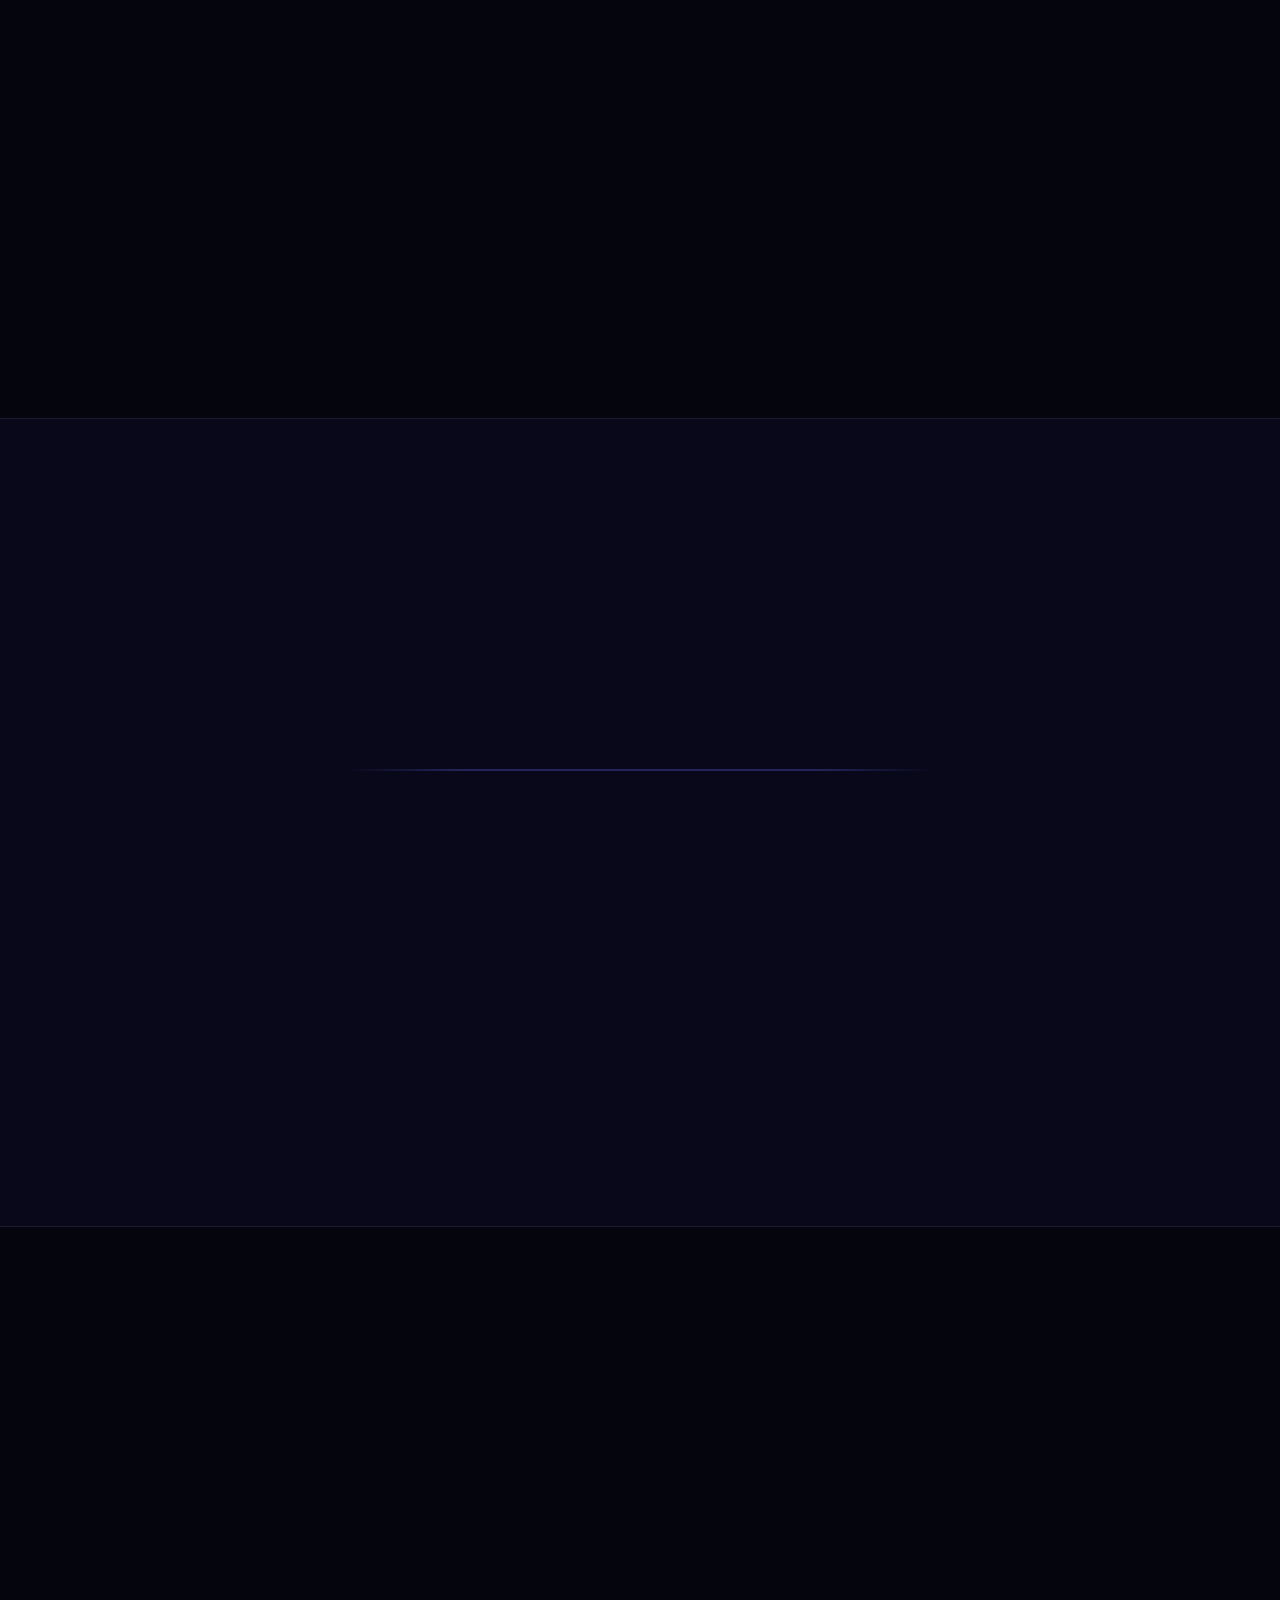
==== commit fb77e633: "Add files via upload" ====
--- a/index.html
+++ b/index.html
@@ -31,6 +31,8 @@
 
   <div class="hero-content">
     <div class="hero-text">
+      <div class="hero-badge" aria-label="Status">
+      </div>
       <h1 id="heroTitle">
         <span class="line" data-i18n="hero_h1_1">Mail that reaches</span>
         <span class="line"><span class="gradient-text" data-i18n="hero_h1_2">anywhere on Earth.</span></span>
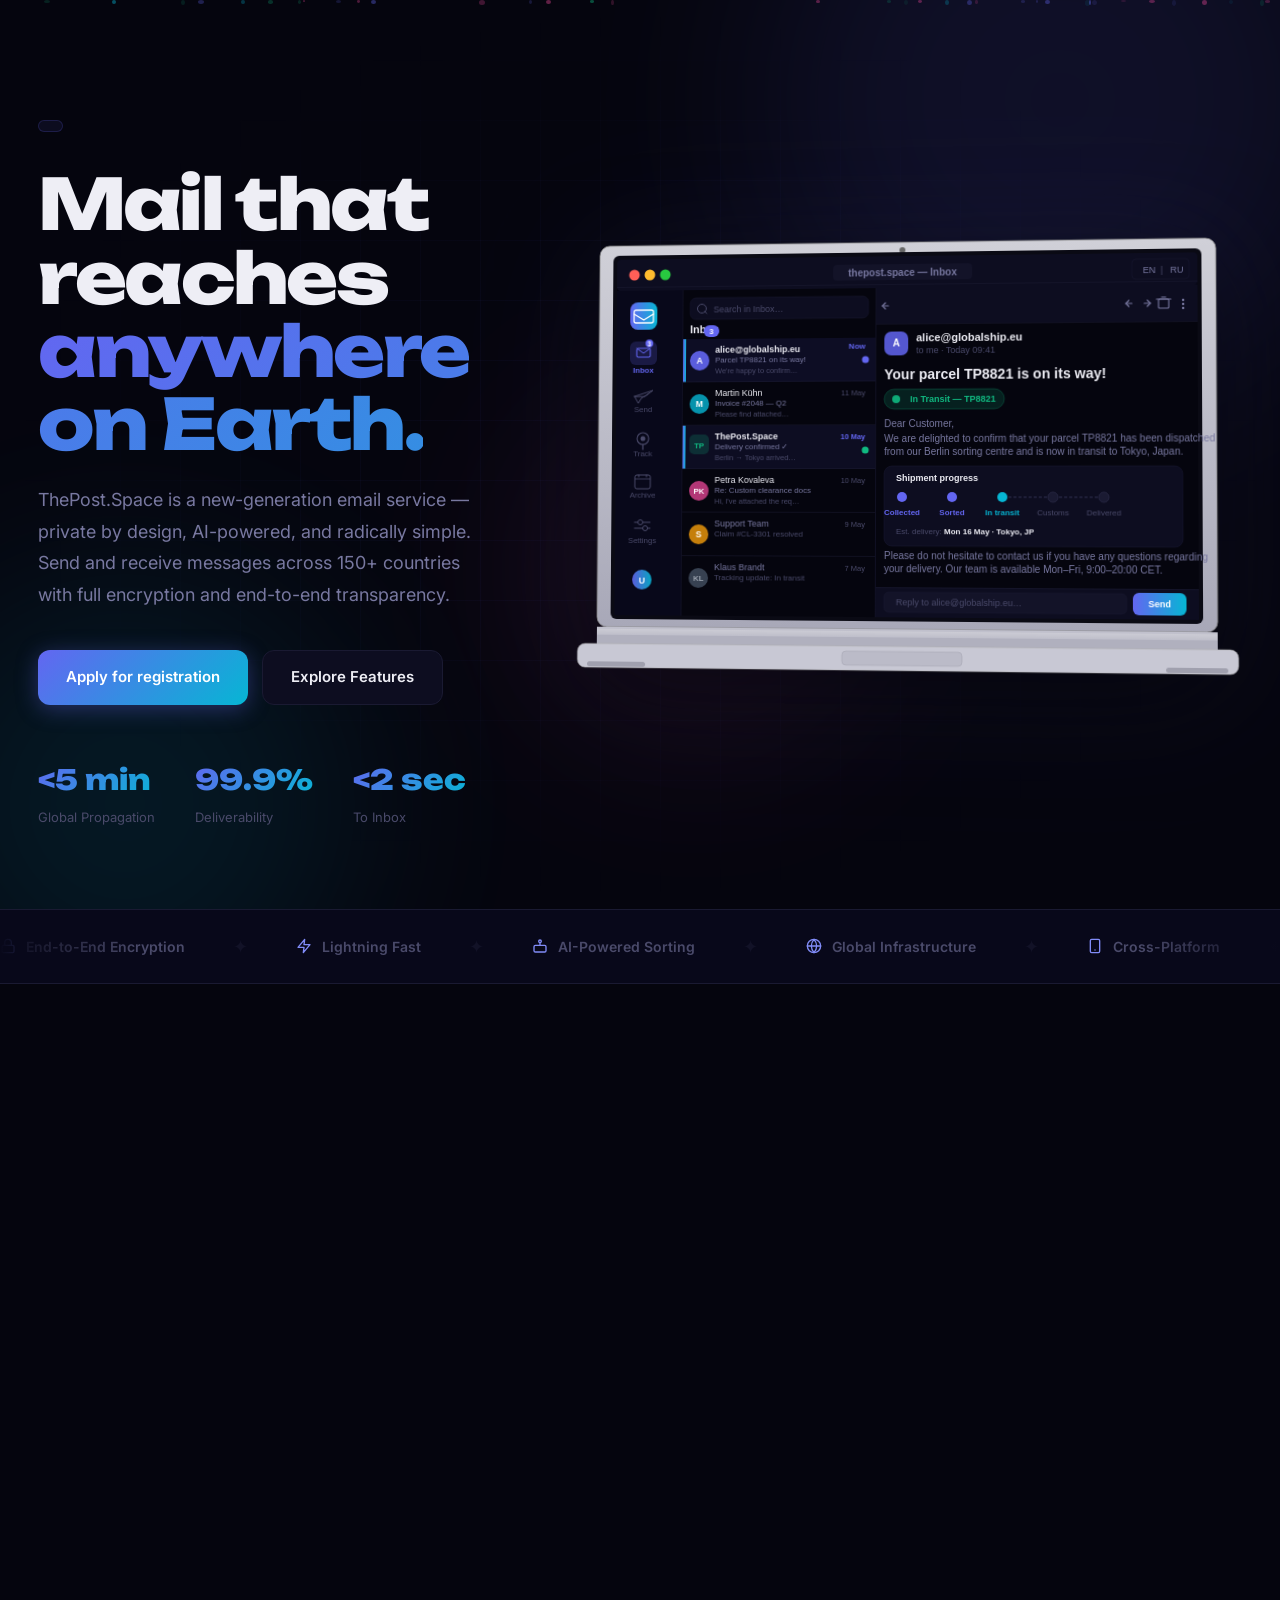
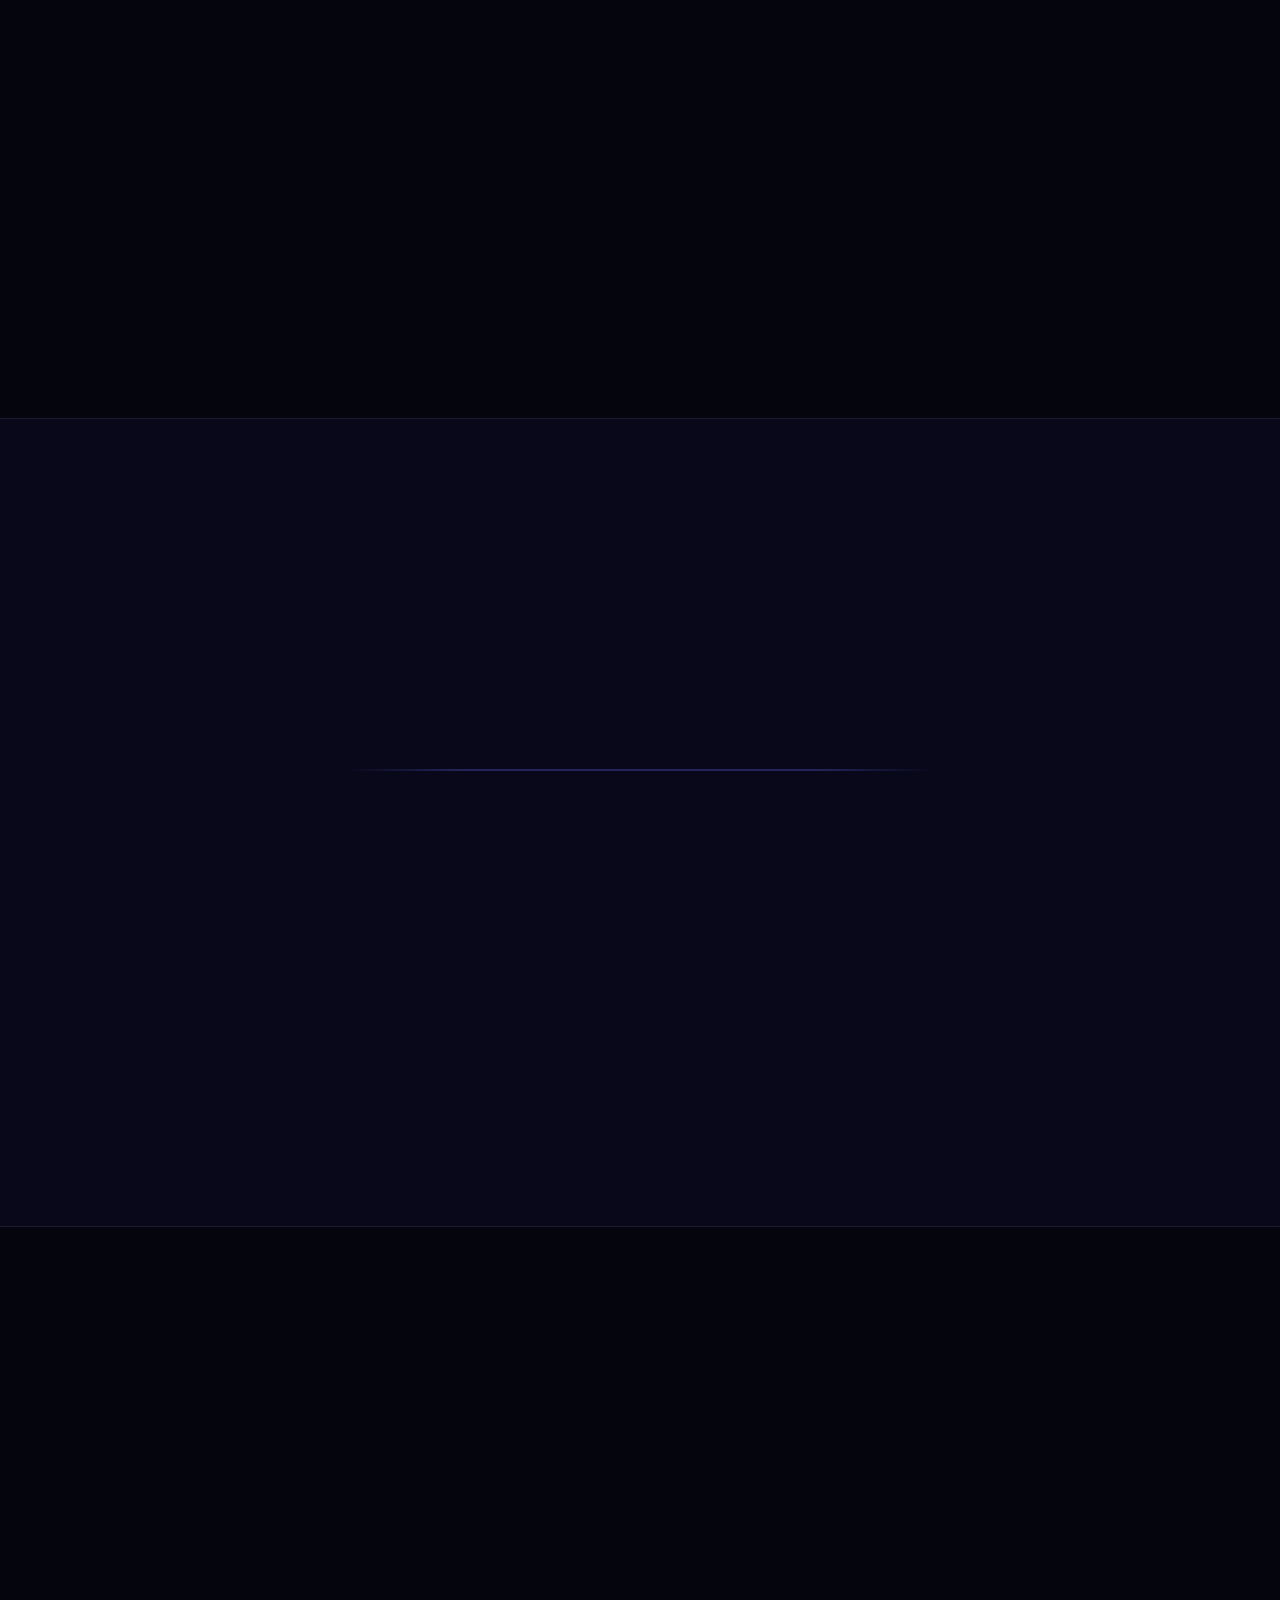
==== commit bffac747: "Add files via upload" ====
--- a/index.html
+++ b/index.html
@@ -4,9 +4,9 @@
 <meta charset="UTF-8">
 <meta name="viewport" content="width=device-width, initial-scale=1.0, viewport-fit=cover">
 <title>ThePost.Space — Modern International Mail Service</title>
-<meta name="description" content="ThePost.Space — a new-generation international postal service. Fast, secure, and beautifully simple delivery to 150+ countries worldwide.">
+<meta name="description" content="ThePost.Space — a new-generation email service. Private by design, AI-powered, and radically simple. Available in 150+ countries worldwide.">
 <meta property="og:title" content="ThePost.Space — Modern International Mail Service">
-<meta property="og:description" content="Fast, secure, and beautifully simple delivery worldwide.">
+<meta property="og:description" content="Private, AI-powered email built for the modern world.">
 <meta property="og:type" content="website">
 <meta property="og:url" content="https://thepost.space">
 <link rel="icon" href="assets/logo.png" type="image/png">
@@ -38,7 +38,7 @@
         <span class="line"><span class="gradient-text" data-i18n="hero_h1_2">anywhere on Earth.</span></span>
       </h1>
       <p class="hero-desc" data-i18n="hero_desc">
-        ThePost.Space is a new-generation international postal service — secure, fast, and delightfully simple. Send letters and parcels to 150+ countries with full tracking and end-to-end transparency.
+        ThePost.Space is a new-generation email service — private by design, AI-powered, and radically simple. Send and receive messages across 150+ countries with full encryption and end-to-end transparency.
       </p>
       <div class="hero-actions">
         <a class="btn btn-primary" href="contact.html" data-i18n="hero_cta_primary">
@@ -48,16 +48,16 @@
       </div>
       <div class="hero-stats" role="list">
         <div class="hero-stat" role="listitem">
-          <div class="hero-stat-value">150+</div>
-          <div class="hero-stat-label" data-i18n="stat_countries">Countries Covered</div>
+          <div class="hero-stat-value">&lt;5 min</div>
+          <div class="hero-stat-label" data-i18n="stat_countries">Global Propagation</div>
         </div>
         <div class="hero-stat" role="listitem">
           <div class="hero-stat-value">99.9%</div>
-          <div class="hero-stat-label" data-i18n="stat_uptime">Uptime SLA</div>
+          <div class="hero-stat-label" data-i18n="stat_uptime">Deliverability </div>
         </div>
         <div class="hero-stat" role="listitem">
-          <div class="hero-stat-value">&lt;48h</div>
-          <div class="hero-stat-label" data-i18n="stat_speed">Express Delivery</div>
+          <div class="hero-stat-value">&lt;2 sec</div>
+          <div class="hero-stat-label" data-i18n="stat_speed">To Inbox</div>
         </div>
       </div>
     </div>
@@ -247,16 +247,6 @@
     <p class="section-subtitle aos d2" data-i18n="sec_sub">We built ThePost.Space with a security-first mindset. Your data belongs to you — always and without exception.</p>
   </div>
   <div class="security-grid">
-    <div class="shield-visual aos-left" aria-hidden="true">
-      <div class="shield-container">
-        <div class="shield-ring"></div>
-        <div class="shield-ring shield-ring-2"></div>
-        <div class="shield-ring shield-ring-3"></div>
-        <div class="shield-icon">
-          <svg width="72" height="72" viewBox="0 0 24 24" fill="none" stroke="currentColor" stroke-width="1.5" stroke-linecap="round" stroke-linejoin="round"><path d="M12 22s8-4 8-10V5l-8-3-8 3v7c0 6 8 10 8 10z"/></svg>
-        </div>
-      </div>
-    </div>
     <div class="security-items">
       <div class="sec-item aos-right d1">
         <div class="sec-icon fi-purple" aria-hidden="true"><svg width="22" height="22" viewBox="0 0 24 24" fill="none" stroke="currentColor" stroke-width="2" stroke-linecap="round" stroke-linejoin="round"><rect x="3" y="11" width="18" height="11" rx="2" ry="2"/><path d="M7 11V7a5 5 0 0110 0v4"/></svg></div>
@@ -443,7 +433,7 @@
     </div>
     <div class="stat-card aos d2" role="listitem">
       <div class="stat-num">99.99%</div>
-      <div class="stat-lbl" data-i18n="st2">Uptime SLA</div>
+      <div class="stat-lbl" data-i18n="st2">Deliverability </div>
     </div>
     <div class="stat-card aos d3" role="listitem">
       <div class="stat-num">&lt;50ms</div>
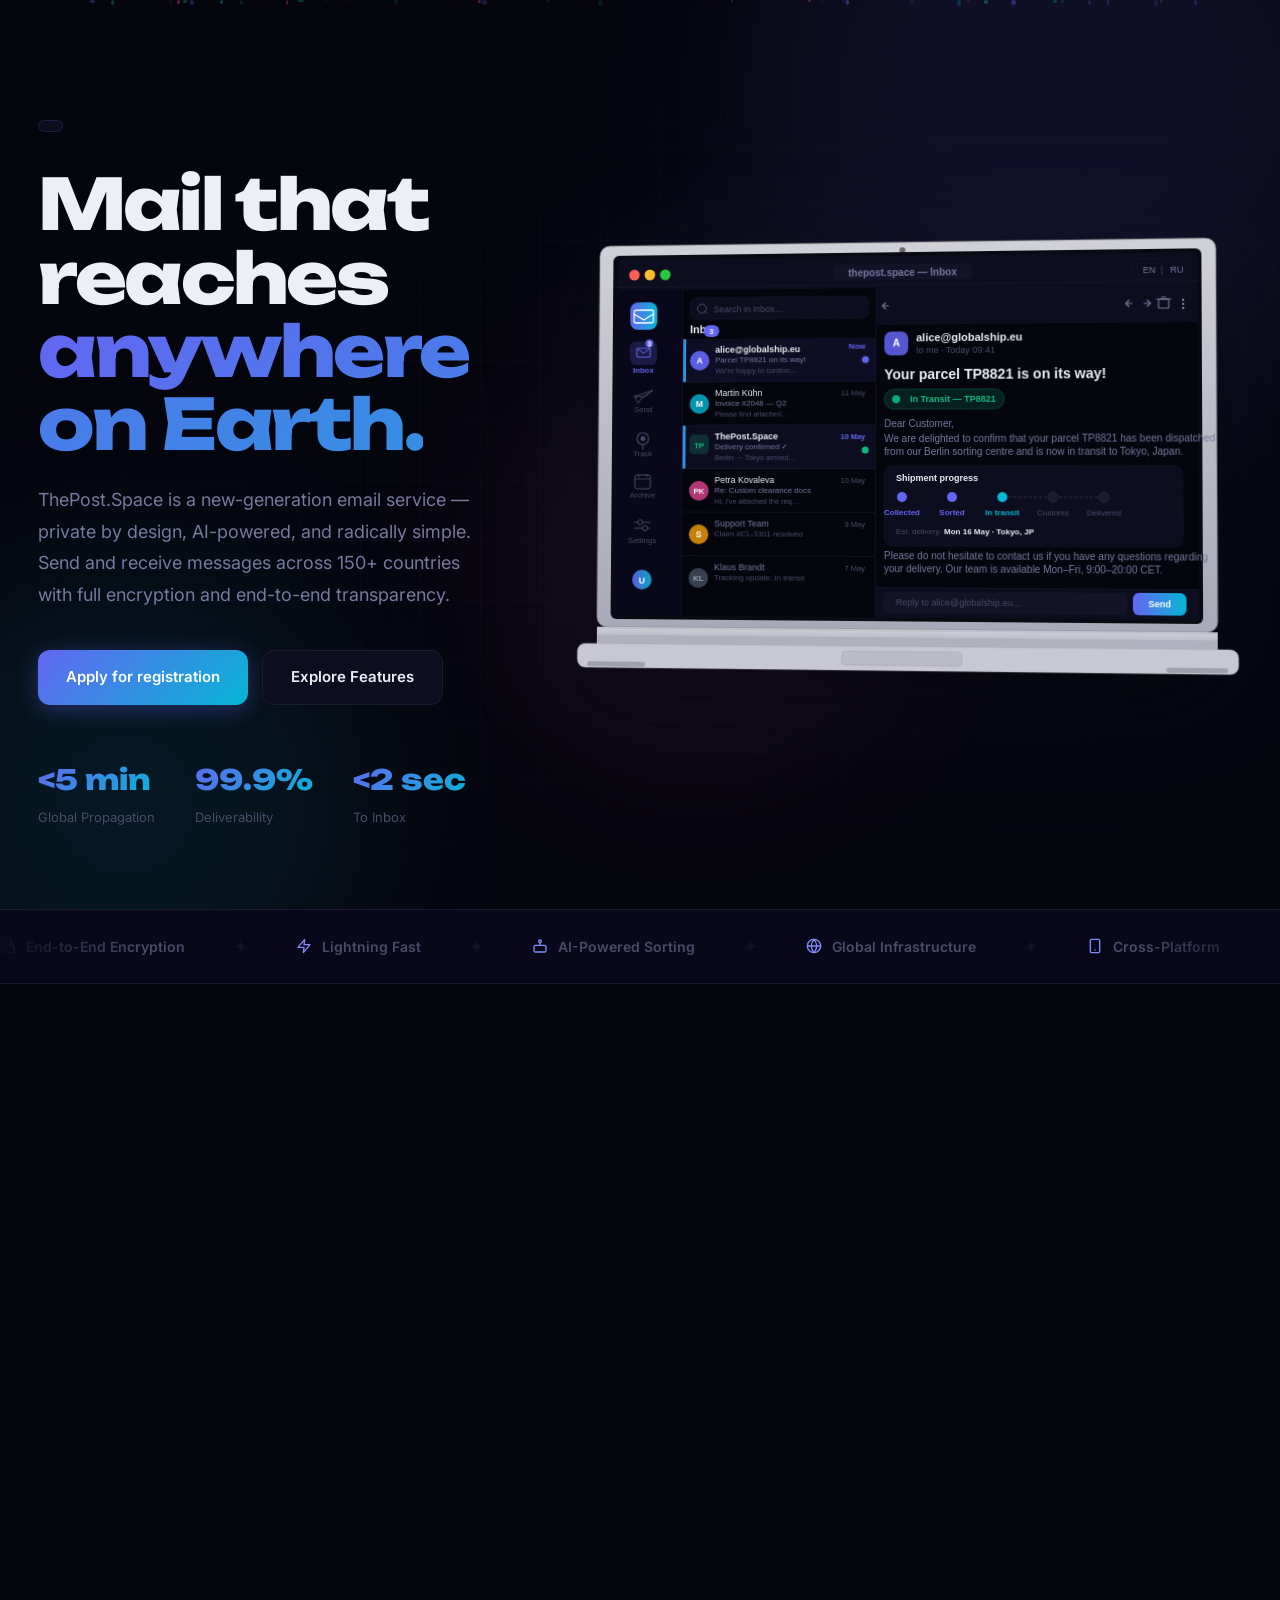
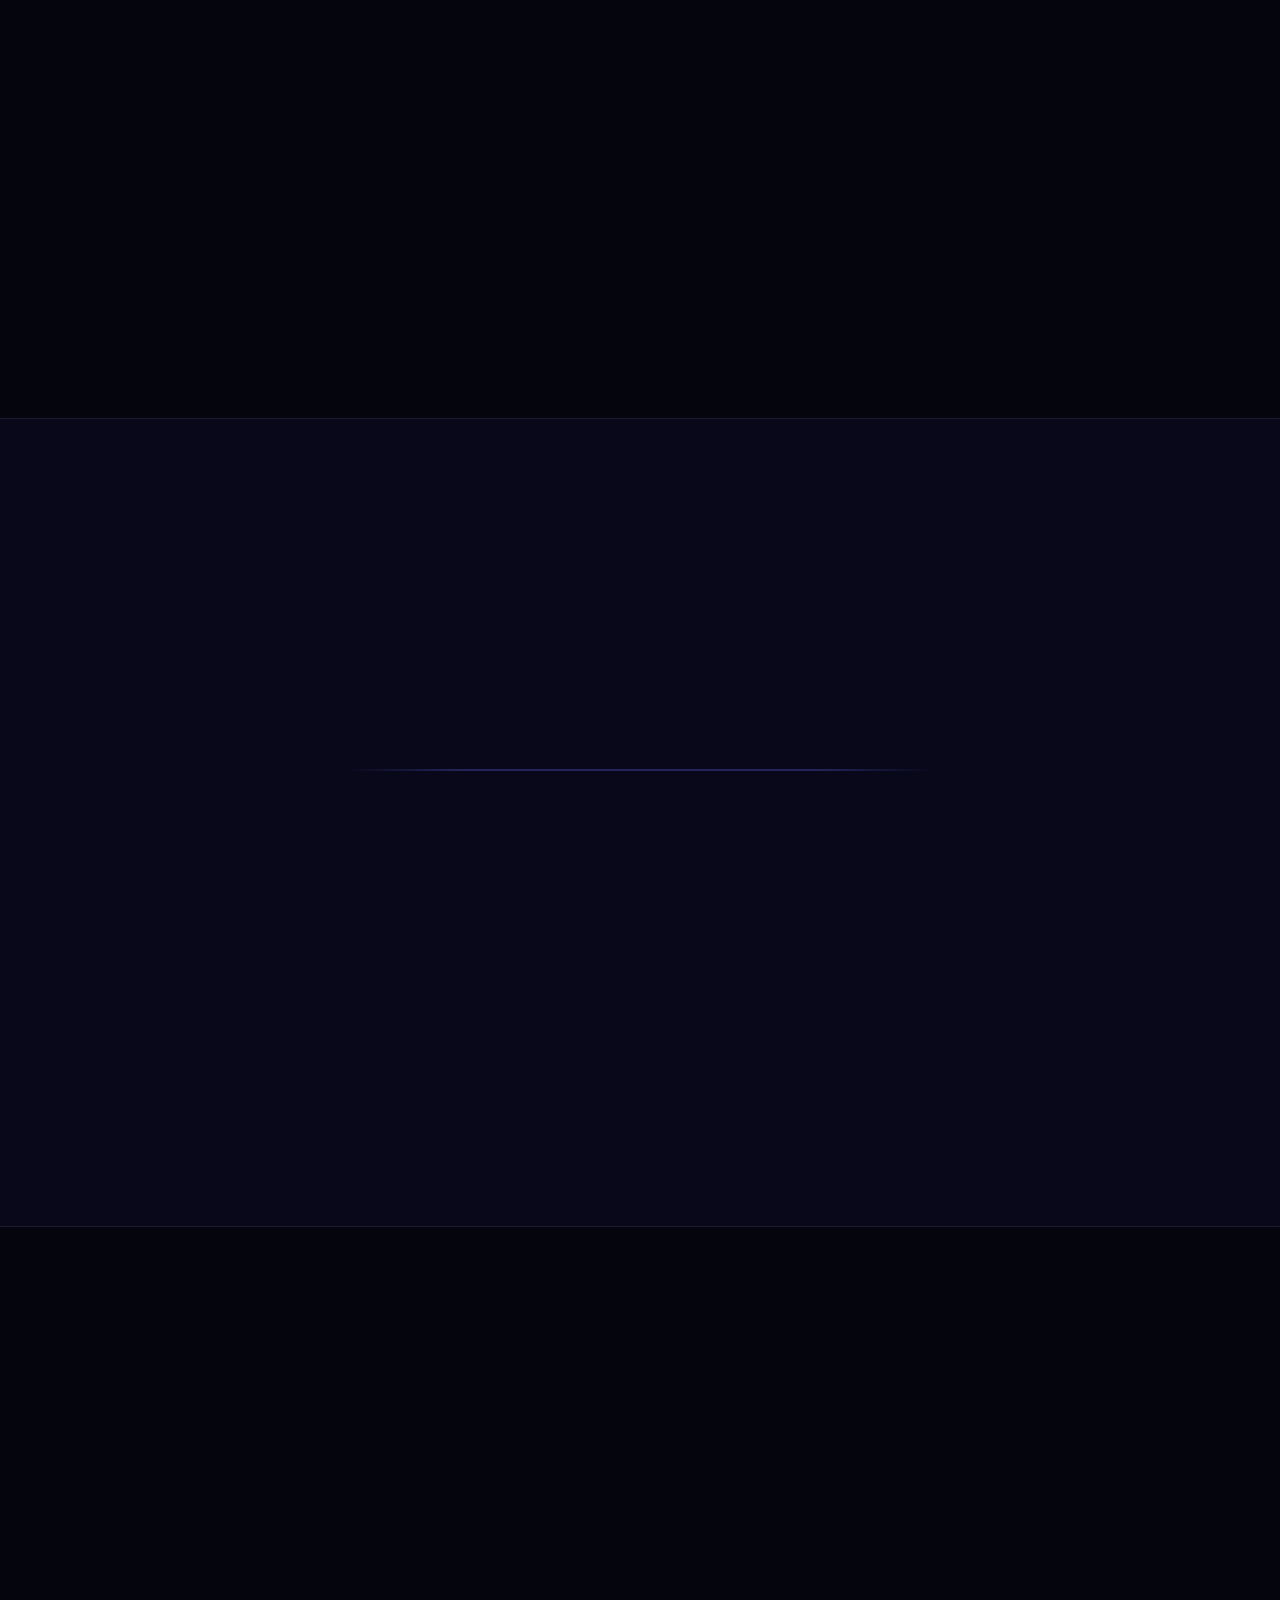
==== commit ee006e98: "Add files via upload" ====
--- a/index.html
+++ b/index.html
@@ -3,9 +3,9 @@
 <head>
 <meta charset="UTF-8">
 <meta name="viewport" content="width=device-width, initial-scale=1.0, viewport-fit=cover">
-<title>ThePost.Space — Modern International Mail Service</title>
+<title>ThePost.Space — Modern International Email Service</title>
 <meta name="description" content="ThePost.Space — a new-generation email service. Private by design, AI-powered, and radically simple. Available in 150+ countries worldwide.">
-<meta property="og:title" content="ThePost.Space — Modern International Mail Service">
+<meta property="og:title" content="ThePost.Space — Modern International Email Service">
 <meta property="og:description" content="Private, AI-powered email built for the modern world.">
 <meta property="og:type" content="website">
 <meta property="og:url" content="https://thepost.space">
